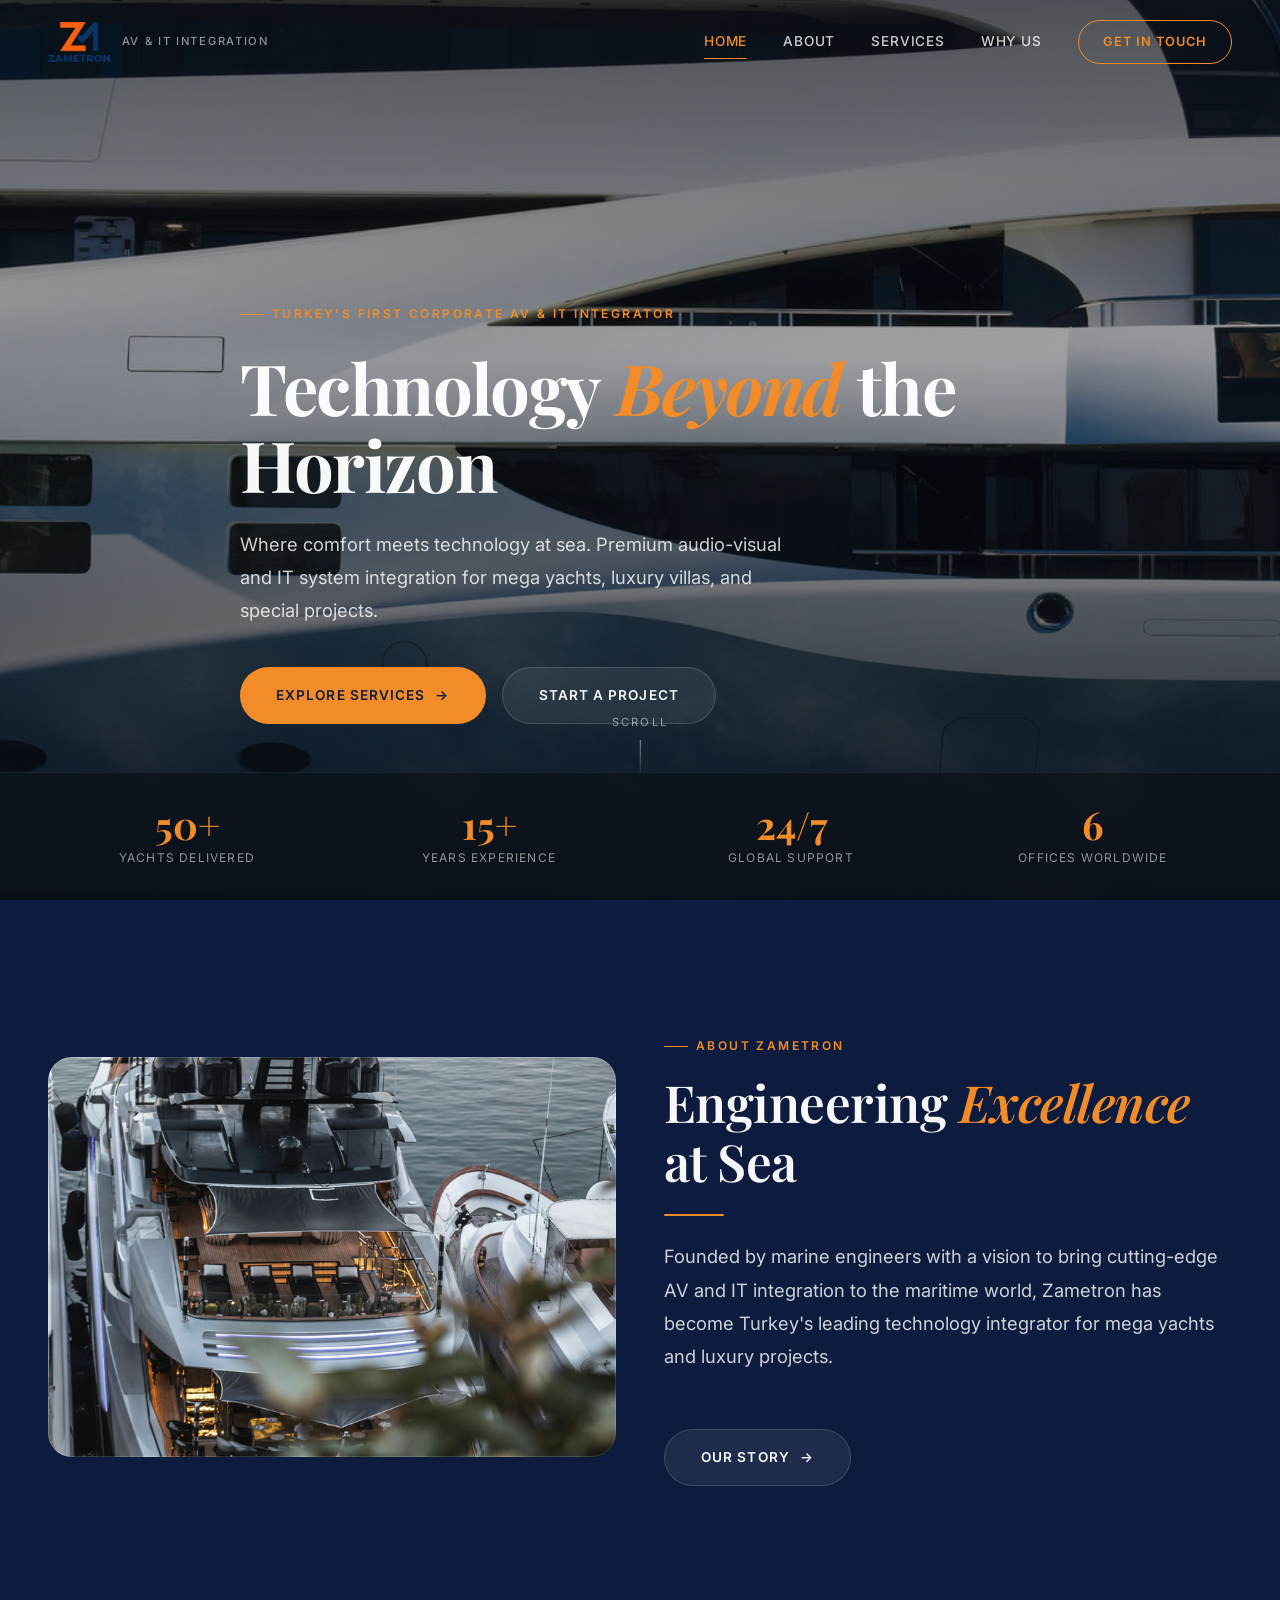
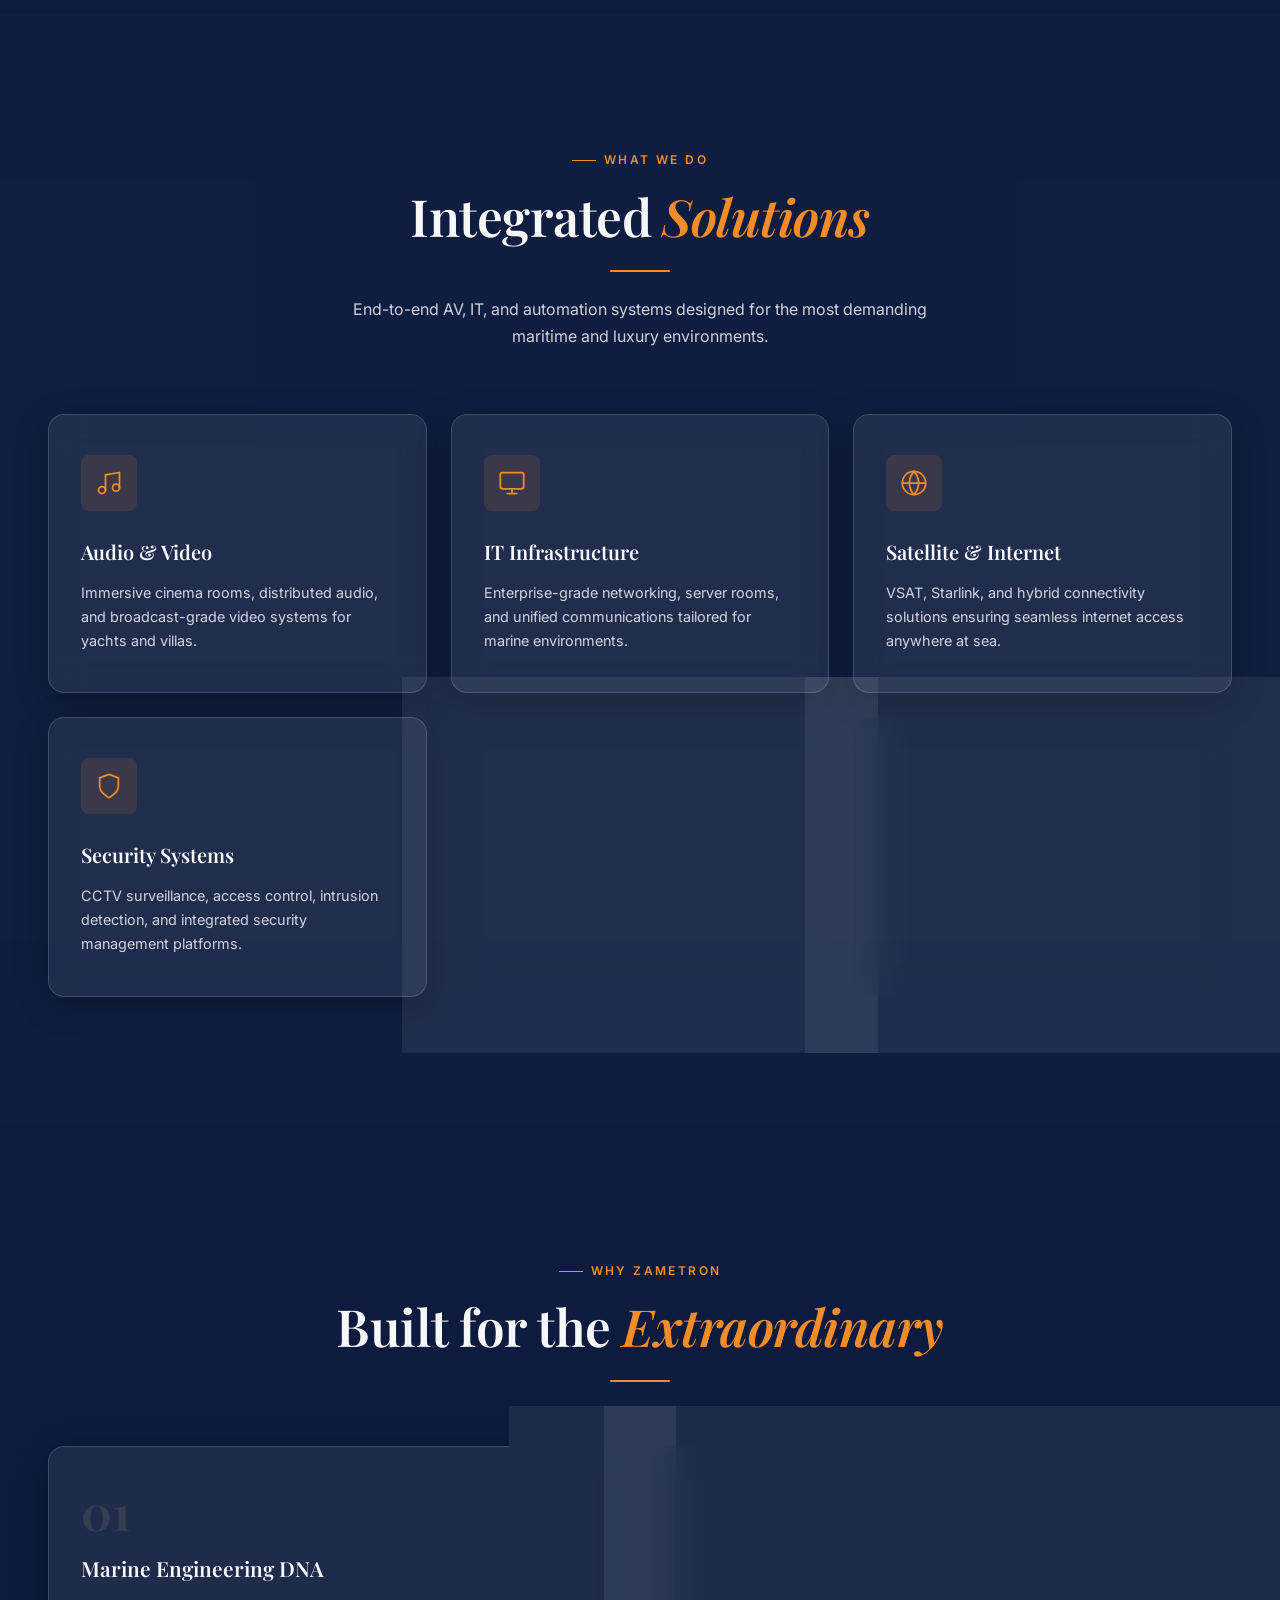
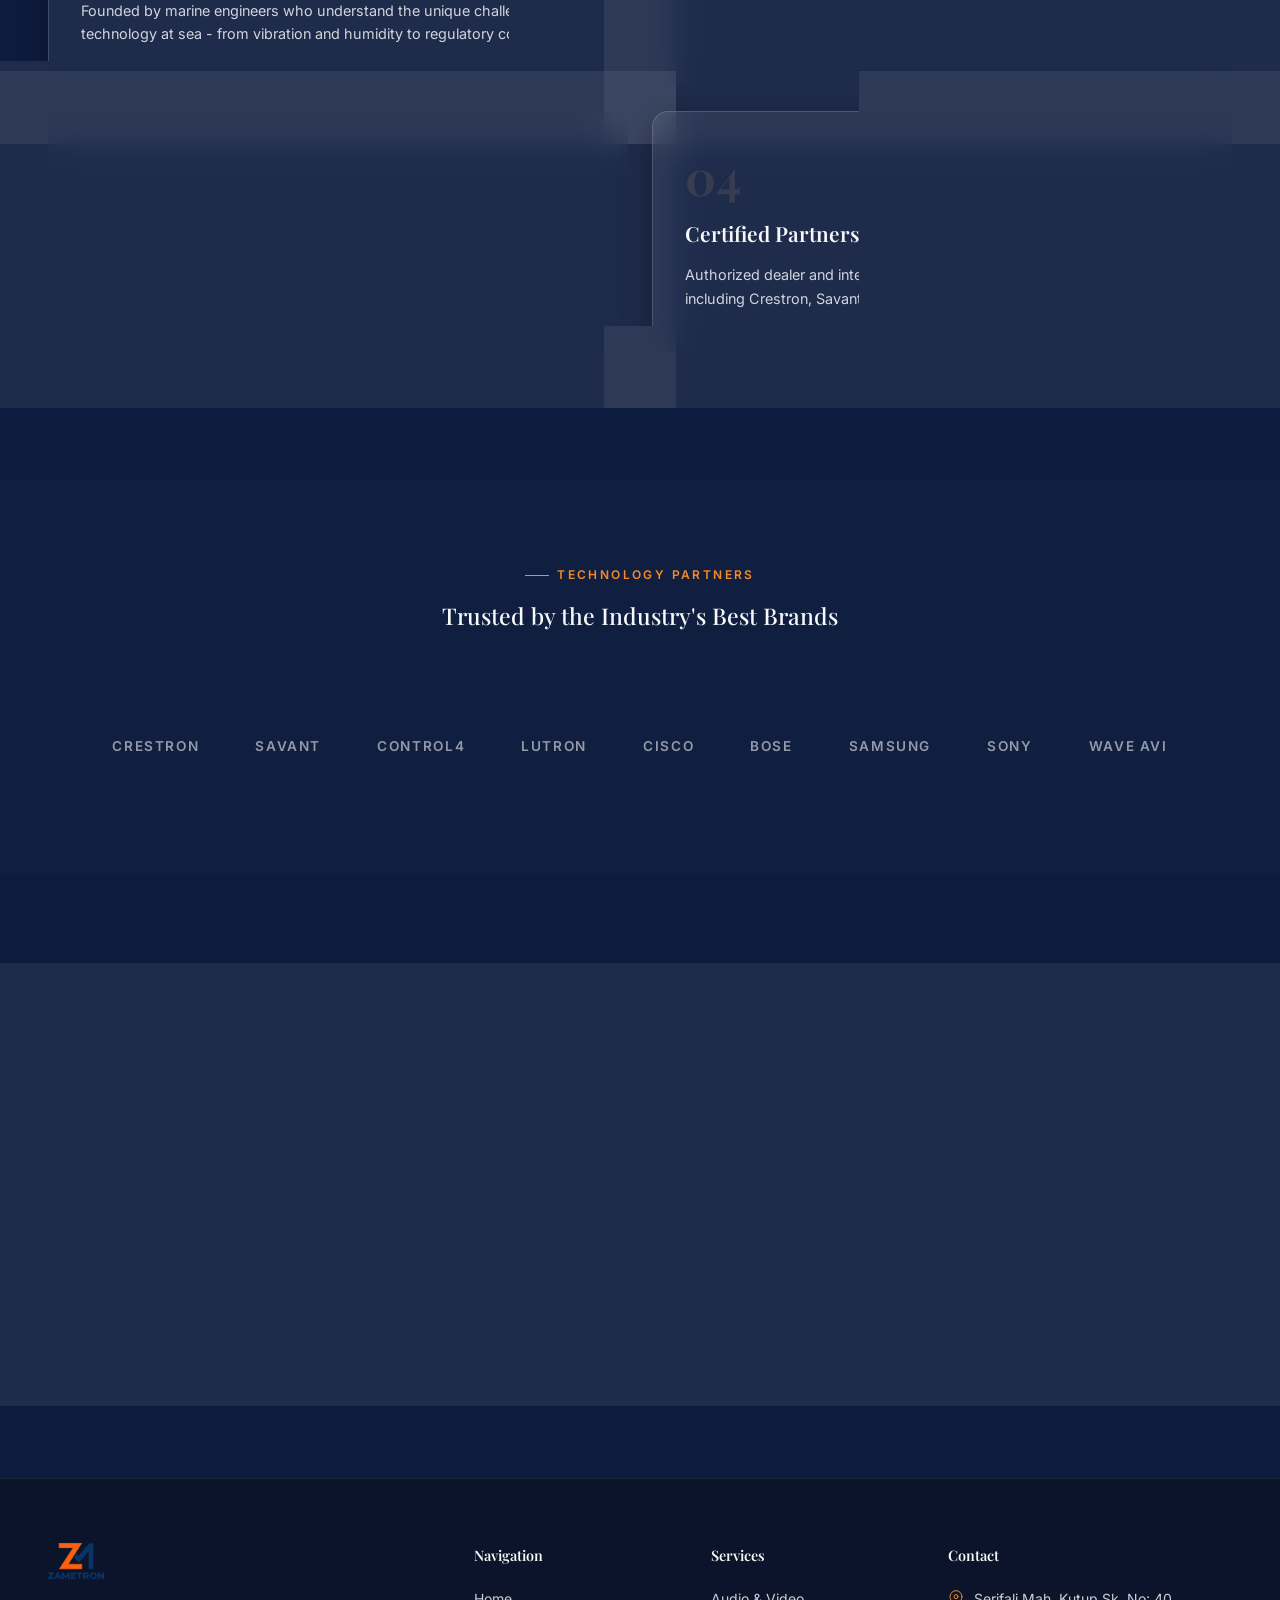
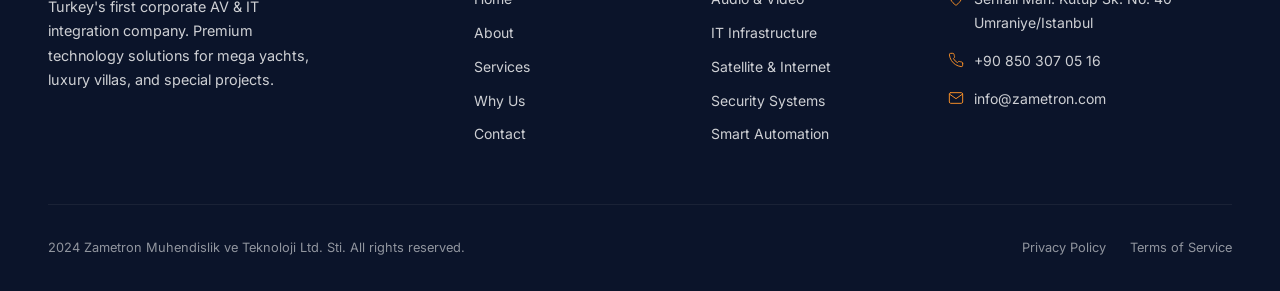
==== index.html @ a3fe6716 "Initial commit - Zametron website Glassmorphism premium marine design with blue-orange-white brand p" ====
<!DOCTYPE html>
<html lang="en">
<head>
  <meta charset="UTF-8">
  <meta name="viewport" content="width=device-width, initial-scale=1.0">
  <meta name="description" content="Zametron - Turkey's first corporate AV and IT integration company, specializing in mega yachts, luxury villas, and special projects.">
  <title>Zametron - AV &amp; IT Integration for Mega Yachts</title>
  <link rel="stylesheet" href="style.css">
  <link rel="preconnect" href="https://fonts.googleapis.com">
  <link rel="preconnect" href="https://fonts.gstatic.com" crossorigin>
  <link href="https://fonts.googleapis.com/css2?family=Playfair+Display:ital,wght@0,400;0,500;0,600;0,700;0,800;1,400;1,500;1,600;1,700&family=Inter:wght@300;400;500;600;700&display=swap" rel="stylesheet">
</head>
<body>

  <!-- Loading Screen -->
  <div class="loader" aria-hidden="true">
    <div class="loader__inner">
      <img src="images/logo.png" alt="" class="loader__logo">
      <div class="loader__bar"><div class="loader__bar-fill"></div></div>
    </div>
  </div>

  <!-- Particle Background -->
  <canvas id="particles-canvas" aria-hidden="true"></canvas>

  <!-- Cursor Glow -->
  <div class="cursor-glow" aria-hidden="true"></div>

  <!-- Navigation -->
  <header class="nav" role="banner">
    <div class="nav__inner">
      <a href="index.html" class="nav__logo" aria-label="Zametron Home">
        <img src="images/logo.png" alt="Zametron logo" class="nav__logo-img">
        <span class="nav__logo-tagline">AV &amp; IT Integration</span>
      </a>

      <nav class="nav__links" role="navigation" aria-label="Main navigation">
        <a href="index.html" class="nav__link nav__link--active">Home</a>
        <a href="about.html" class="nav__link">About</a>
        <a href="services.html" class="nav__link">Services</a>
        <a href="why-us.html" class="nav__link">Why Us</a>
        <a href="contact.html" class="nav__link nav__cta">Get in Touch</a>
      </nav>

      <button class="nav__toggle" aria-label="Toggle menu" aria-expanded="false">
        <span></span><span></span><span></span>
      </button>
    </div>

    <nav class="nav__mobile" role="navigation" aria-label="Mobile navigation">
      <a href="index.html" class="nav__link nav__link--active">Home</a>
      <a href="about.html" class="nav__link">About</a>
      <a href="services.html" class="nav__link">Services</a>
      <a href="why-us.html" class="nav__link">Why Us</a>
      <a href="contact.html" class="nav__cta">Get in Touch</a>
    </nav>
  </header>

  <!-- Hero -->
  <section class="hero">
    <div class="hero__bg">
      <img src="images/hero.jpg" alt="Mega yacht exterior with blue sky reflections">
    </div>
    <div class="hero__overlay"></div>

    <div class="hero__content">
      <p class="label hero__label">Turkey's First Corporate AV &amp; IT Integrator</p>
      <h1 class="heading-xl hero__title">
        <span class="word">Technology</span>
        <span class="word"><em class="text-accent">Beyond</em></span>
        <span class="word">the</span>
        <span class="word">Horizon</span>
      </h1>
      <p class="body-lg hero__subtitle">
        Where comfort meets technology at sea. Premium audio-visual and IT
        system integration for mega yachts, luxury villas, and special projects.
      </p>
      <div class="hero__actions">
        <a href="services.html" class="btn btn--gold">
          Explore Services
          <span class="btn__arrow" aria-hidden="true">&rarr;</span>
        </a>
        <a href="contact.html" class="btn btn--outline">Start a Project</a>
      </div>
    </div>

    <div class="hero__scroll" aria-hidden="true">
      <span>Scroll</span>
      <div class="hero__scroll-line"></div>
    </div>

    <div class="hero__stats">
      <div class="hero__stats-inner">
        <div class="stat">
          <div class="stat__number"><span data-count="50" data-suffix="+">0</span></div>
          <div class="stat__label">Yachts Delivered</div>
        </div>
        <div class="stat">
          <div class="stat__number"><span data-count="15" data-suffix="+">0</span></div>
          <div class="stat__label">Years Experience</div>
        </div>
        <div class="stat">
          <div class="stat__number"><span data-count="24" data-suffix="/7">0</span></div>
          <div class="stat__label">Global Support</div>
        </div>
        <div class="stat">
          <div class="stat__number"><span data-count="6" data-suffix="">0</span></div>
          <div class="stat__label">Offices Worldwide</div>
        </div>
      </div>
    </div>
  </section>

  <!-- About Teaser -->
  <section class="section">
    <div class="container">
      <div class="about-teaser">
        <div class="about-teaser__image reveal-left">
          <img src="images/about.jpg" alt="Yacht from above at night with warm lighting in marina">
        </div>
        <div class="about-teaser__content reveal-right">
          <p class="label">About Zametron</p>
          <h2 class="heading-lg">Engineering <em class="text-accent">Excellence</em> at Sea</h2>
          <div class="section-divider"></div>
          <p class="body-lg">
            Founded by marine engineers with a vision to bring cutting-edge AV and IT
            integration to the maritime world, Zametron has become Turkey's leading
            technology integrator for mega yachts and luxury projects.
          </p>
          <a href="about.html" class="btn btn--outline" style="margin-top: 24px;">
            Our Story
            <span class="btn__arrow" aria-hidden="true">&rarr;</span>
          </a>
        </div>
      </div>
    </div>
  </section>

  <!-- Services Grid -->
  <section class="section" style="background: rgba(255,255,255,0.01);">
    <div class="container">
      <div class="section__header section__header--center reveal">
        <p class="label">What We Do</p>
        <h2 class="heading-lg">Integrated <em class="text-accent">Solutions</em></h2>
        <div class="section-divider"></div>
        <p class="body-md">End-to-end AV, IT, and automation systems designed for the most demanding maritime and luxury environments.</p>
      </div>

      <div class="services-grid">
        <!-- Card 1 -->
        <div class="glass service-card reveal stagger-1">
          <div class="service-card__icon">
            <svg viewBox="0 0 24 24" fill="none" stroke="currentColor" stroke-width="1.5" stroke-linecap="round" stroke-linejoin="round"><path d="M9 18V5l12-2v13"/><circle cx="6" cy="18" r="3"/><circle cx="18" cy="16" r="3"/></svg>
          </div>
          <h3 class="service-card__title">Audio &amp; Video</h3>
          <p class="service-card__text">Immersive cinema rooms, distributed audio, and broadcast-grade video systems for yachts and villas.</p>
        </div>
        <!-- Card 2 -->
        <div class="glass service-card reveal stagger-2">
          <div class="service-card__icon">
            <svg viewBox="0 0 24 24" fill="none" stroke="currentColor" stroke-width="1.5" stroke-linecap="round" stroke-linejoin="round"><rect x="2" y="3" width="20" height="14" rx="2"/><line x1="8" y1="21" x2="16" y2="21"/><line x1="12" y1="17" x2="12" y2="21"/></svg>
          </div>
          <h3 class="service-card__title">IT Infrastructure</h3>
          <p class="service-card__text">Enterprise-grade networking, server rooms, and unified communications tailored for marine environments.</p>
        </div>
        <!-- Card 3 -->
        <div class="glass service-card reveal stagger-3">
          <div class="service-card__icon">
            <svg viewBox="0 0 24 24" fill="none" stroke="currentColor" stroke-width="1.5" stroke-linecap="round" stroke-linejoin="round"><circle cx="12" cy="12" r="10"/><line x1="2" y1="12" x2="22" y2="12"/><path d="M12 2a15.3 15.3 0 0 1 4 10 15.3 15.3 0 0 1-4 10 15.3 15.3 0 0 1-4-10 15.3 15.3 0 0 1 4-10z"/></svg>
          </div>
          <h3 class="service-card__title">Satellite &amp; Internet</h3>
          <p class="service-card__text">VSAT, Starlink, and hybrid connectivity solutions ensuring seamless internet access anywhere at sea.</p>
        </div>
        <!-- Card 4 -->
        <div class="glass service-card reveal stagger-4">
          <div class="service-card__icon">
            <svg viewBox="0 0 24 24" fill="none" stroke="currentColor" stroke-width="1.5" stroke-linecap="round" stroke-linejoin="round"><path d="M12 22s8-4 8-10V5l-8-3-8 3v7c0 6 8 10 8 10z"/></svg>
          </div>
          <h3 class="service-card__title">Security Systems</h3>
          <p class="service-card__text">CCTV surveillance, access control, intrusion detection, and integrated security management platforms.</p>
        </div>
        <!-- Card 5 -->
        <div class="glass service-card reveal stagger-5">
          <div class="service-card__icon">
            <svg viewBox="0 0 24 24" fill="none" stroke="currentColor" stroke-width="1.5" stroke-linecap="round" stroke-linejoin="round"><circle cx="12" cy="12" r="5"/><line x1="12" y1="1" x2="12" y2="3"/><line x1="12" y1="21" x2="12" y2="23"/><line x1="4.22" y1="4.22" x2="5.64" y2="5.64"/><line x1="18.36" y1="18.36" x2="19.78" y2="19.78"/><line x1="1" y1="12" x2="3" y2="12"/><line x1="21" y1="12" x2="23" y2="12"/><line x1="4.22" y1="19.78" x2="5.64" y2="18.36"/><line x1="18.36" y1="5.64" x2="19.78" y2="4.22"/></svg>
          </div>
          <h3 class="service-card__title">Lighting &amp; DMX</h3>
          <p class="service-card__text">Architectural lighting design, DMX control, LED integration, and mood-setting scene programming.</p>
        </div>
        <!-- Card 6 -->
        <div class="glass service-card reveal stagger-6">
          <div class="service-card__icon">
            <svg viewBox="0 0 24 24" fill="none" stroke="currentColor" stroke-width="1.5" stroke-linecap="round" stroke-linejoin="round"><path d="M3 9l9-7 9 7v11a2 2 0 0 1-2 2H5a2 2 0 0 1-2-2z"/><polyline points="9 22 9 12 15 12 15 22"/></svg>
          </div>
          <h3 class="service-card__title">Smart Automation</h3>
          <p class="service-card__text">Crestron, Savant, and Control4 programming for total environment control from a single interface.</p>
        </div>
      </div>
    </div>
  </section>

  <!-- Why Us Teaser -->
  <section class="section">
    <div class="container">
      <div class="section__header section__header--center reveal">
        <p class="label">Why Zametron</p>
        <h2 class="heading-lg">Built for the <em class="text-accent">Extraordinary</em></h2>
        <div class="section-divider"></div>
      </div>

      <div class="diff-grid">
        <div class="glass diff-card reveal stagger-1">
          <div class="diff-card__number">01</div>
          <h3 class="diff-card__title">Marine Engineering DNA</h3>
          <p class="diff-card__text">Founded by marine engineers who understand the unique challenges of technology at sea - from vibration and humidity to regulatory compliance.</p>
        </div>
        <div class="glass diff-card reveal stagger-2">
          <div class="diff-card__number">02</div>
          <h3 class="diff-card__title">Global Reach, Local Expertise</h3>
          <p class="diff-card__text">With offices across key maritime hubs and partnerships worldwide, we deliver consistent quality wherever your vessel is located.</p>
        </div>
        <div class="glass diff-card reveal stagger-3">
          <div class="diff-card__number">03</div>
          <h3 class="diff-card__title">24/7 Technical Support</h3>
          <p class="diff-card__text">Round-the-clock remote and on-site support ensures your systems perform flawlessly at all times, anywhere in the world.</p>
        </div>
        <div class="glass diff-card reveal stagger-4">
          <div class="diff-card__number">04</div>
          <h3 class="diff-card__title">Certified Partnerships</h3>
          <p class="diff-card__text">Authorized dealer and integrator for the world's leading technology brands including Crestron, Savant, Cisco, and Lutron.</p>
        </div>
      </div>
    </div>
  </section>

  <!-- Partner Strip -->
  <section class="section--sm" style="background: rgba(255,255,255,0.01);">
    <div class="container">
      <div class="section__header section__header--center reveal">
        <p class="label">Technology Partners</p>
        <h2 class="heading-sm">Trusted by the Industry's Best Brands</h2>
      </div>
      <div class="partners reveal">
        <span class="partners__item">Crestron</span>
        <span class="partners__item">Savant</span>
        <span class="partners__item">Control4</span>
        <span class="partners__item">Lutron</span>
        <span class="partners__item">Cisco</span>
        <span class="partners__item">Bose</span>
        <span class="partners__item">Samsung</span>
        <span class="partners__item">Sony</span>
        <span class="partners__item">Wave AVI</span>
      </div>
    </div>
  </section>

  <!-- CTA Banner -->
  <section class="section">
    <div class="container">
      <div class="glass cta-banner reveal-scale">
        <h2 class="heading-lg cta-banner__title">Ready to Start Your <em class="text-accent">Project</em>?</h2>
        <p class="body-md cta-banner__sub">From initial concept to final commissioning, our team is ready to bring your vision to life.</p>
        <a href="contact.html" class="btn btn--gold">
          Get in Touch
          <span class="btn__arrow" aria-hidden="true">&rarr;</span>
        </a>
      </div>
    </div>
  </section>

  <!-- Footer -->
  <footer class="footer">
    <div class="container">
      <div class="footer__grid">
        <div>
          <img src="images/logo.png" alt="Zametron logo" class="footer__brand-logo">
          <p class="footer__brand-text">Turkey's first corporate AV &amp; IT integration company. Premium technology solutions for mega yachts, luxury villas, and special projects.</p>
        </div>
        <div>
          <h4 class="footer__heading">Navigation</h4>
          <a href="index.html" class="footer__link">Home</a>
          <a href="about.html" class="footer__link">About</a>
          <a href="services.html" class="footer__link">Services</a>
          <a href="why-us.html" class="footer__link">Why Us</a>
          <a href="contact.html" class="footer__link">Contact</a>
        </div>
        <div>
          <h4 class="footer__heading">Services</h4>
          <a href="services.html" class="footer__link">Audio &amp; Video</a>
          <a href="services.html" class="footer__link">IT Infrastructure</a>
          <a href="services.html" class="footer__link">Satellite &amp; Internet</a>
          <a href="services.html" class="footer__link">Security Systems</a>
          <a href="services.html" class="footer__link">Smart Automation</a>
        </div>
        <div>
          <h4 class="footer__heading">Contact</h4>
          <div class="footer__contact-item">
            <svg viewBox="0 0 24 24" fill="none" stroke="currentColor" stroke-width="1.5" stroke-linecap="round" stroke-linejoin="round"><path d="M21 10c0 7-9 13-9 13s-9-6-9-13a9 9 0 0 1 18 0z"/><circle cx="12" cy="10" r="3"/></svg>
            <span>Serifali Mah. Kutup Sk. No: 40 Umraniye/Istanbul</span>
          </div>
          <div class="footer__contact-item">
            <svg viewBox="0 0 24 24" fill="none" stroke="currentColor" stroke-width="1.5" stroke-linecap="round" stroke-linejoin="round"><path d="M22 16.92v3a2 2 0 0 1-2.18 2 19.79 19.79 0 0 1-8.63-3.07 19.5 19.5 0 0 1-6-6 19.79 19.79 0 0 1-3.07-8.67A2 2 0 0 1 4.11 2h3a2 2 0 0 1 2 1.72 12.84 12.84 0 0 0 .7 2.81 2 2 0 0 1-.45 2.11L8.09 9.91a16 16 0 0 0 6 6l1.27-1.27a2 2 0 0 1 2.11-.45 12.84 12.84 0 0 0 2.81.7A2 2 0 0 1 22 16.92z"/></svg>
            <a href="tel:+908503070516">+90 850 307 05 16</a>
          </div>
          <div class="footer__contact-item">
            <svg viewBox="0 0 24 24" fill="none" stroke="currentColor" stroke-width="1.5" stroke-linecap="round" stroke-linejoin="round"><path d="M4 4h16c1.1 0 2 .9 2 2v12c0 1.1-.9 2-2 2H4c-1.1 0-2-.9-2-2V6c0-1.1.9-2 2-2z"/><polyline points="22,6 12,13 2,6"/></svg>
            <a href="mailto:info@zametron.com">info@zametron.com</a>
          </div>
        </div>
      </div>
      <div class="footer__bottom">
        <p class="footer__copy">2024 Zametron Muhendislik ve Teknoloji Ltd. Sti. All rights reserved.</p>
        <div class="footer__legal">
          <a href="#">Privacy Policy</a>
          <a href="#">Terms of Service</a>
        </div>
      </div>
    </div>
  </footer>

  <script src="main.js"></script>
</body>
</html>
---- style.css ----
/* =========================================================
   Zametron Muhendislik ve Teknoloji Ltd. Sti.
   Complete Redesign - Glassmorphism Premium Marine
   ========================================================= */

@import url('https://fonts.googleapis.com/css2?family=Playfair+Display:ital,wght@0,400;0,500;0,600;0,700;0,800;1,400;1,500;1,600;1,700&family=Inter:wght@300;400;500;600;700&display=swap');

/* =========================================================
   CSS Custom Properties
   ========================================================= */

:root {
  --bg-deep: #0D1B3E;
  --bg-surface: #122550;
  --bg-elevated: #1A3068;

  --glass-bg: rgba(255, 255, 255, 0.07);
  --glass-bg-hover: rgba(255, 255, 255, 0.12);
  --glass-border: rgba(255, 255, 255, 0.15);
  --glass-border-hover: rgba(255, 255, 255, 0.28);
  --glass-shadow: 0 8px 32px rgba(0, 0, 0, 0.3);
  --glass-blur: blur(16px);

  --gold: #F28C28;
  --gold-light: #F5A54D;
  --gold-dim: rgba(242, 140, 40, 0.15);
  --gold-glow: rgba(242, 140, 40, 0.3);

  --teal: #F28C28;
  --teal-light: #F5A54D;
  --teal-dim: rgba(242, 140, 40, 0.12);
  --teal-glow: rgba(242, 140, 40, 0.25);

  --white: #FFFFFF;
  --text-primary: rgba(255, 255, 255, 0.97);
  --text-secondary: rgba(255, 255, 255, 0.80);
  --text-muted: rgba(255, 255, 255, 0.55);

  --font-display: 'Playfair Display', Georgia, 'Times New Roman', serif;
  --font-body: 'Inter', -apple-system, BlinkMacSystemFont, sans-serif;

  --radius-sm: 8px;
  --radius-md: 16px;
  --radius-lg: 24px;
  --radius-xl: 32px;

  --ease-out-expo: cubic-bezier(0.16, 1, 0.3, 1);
  --ease-out-quart: cubic-bezier(0.25, 1, 0.5, 1);
  --ease-spring: cubic-bezier(0.34, 1.56, 0.64, 1);

  --container-max: 1280px;
  --section-pad: clamp(80px, 10vw, 140px);
  --section-pad-sm: clamp(48px, 6vw, 80px);
}

/* =========================================================
   Reset & Base
   ========================================================= */

*, *::before, *::after {
  margin: 0;
  padding: 0;
  box-sizing: border-box;
}

html {
  scroll-behavior: smooth;
  -webkit-text-size-adjust: 100%;
  font-size: 16px;
}

body {
  font-family: var(--font-body);
  background: var(--bg-deep);
  color: var(--text-primary);
  line-height: 1.7;
  overflow-x: hidden;
  -webkit-font-smoothing: antialiased;
  -moz-osx-font-smoothing: grayscale;
}

img {
  max-width: 100%;
  height: auto;
  display: block;
}

a {
  color: inherit;
  text-decoration: none;
  transition: color 0.3s ease;
}

ul, ol {
  list-style: none;
}

button {
  border: none;
  background: none;
  cursor: pointer;
  font-family: inherit;
  color: inherit;
}

input, textarea, select {
  font-family: inherit;
  font-size: inherit;
  color: inherit;
}

::selection {
  background: var(--gold);
  color: var(--bg-deep);
}

/* =========================================================
   Loading Screen
   ========================================================= */

.loader {
  position: fixed;
  inset: 0;
  z-index: 10000;
  background: var(--bg-deep);
  display: flex;
  align-items: center;
  justify-content: center;
  transition: opacity 0.6s var(--ease-out-expo), visibility 0.6s;
}

.loader.loaded {
  opacity: 0;
  visibility: hidden;
  pointer-events: none;
}

.loader__inner {
  text-align: center;
}

.loader__logo {
  width: 80px;
  height: auto;
  animation: loaderPulse 1.5s ease-in-out infinite;
}

.loader__bar {
  width: 120px;
  height: 2px;
  background: rgba(255, 255, 255, 0.1);
  border-radius: 2px;
  margin: 24px auto 0;
  overflow: hidden;
}

.loader__bar-fill {
  width: 0;
  height: 100%;
  background: linear-gradient(90deg, var(--teal), var(--gold));
  border-radius: 2px;
  animation: loaderFill 1.2s var(--ease-out-expo) forwards;
}

@keyframes loaderPulse {
  0%, 100% { opacity: 0.6; transform: scale(1); }
  50% { opacity: 1; transform: scale(1.05); }
}

@keyframes loaderFill {
  to { width: 100%; }
}

/* =========================================================
   Particle Canvas
   ========================================================= */

#particles-canvas {
  position: fixed;
  inset: 0;
  z-index: 0;
  pointer-events: none;
}

/* =========================================================
   Cursor Glow
   ========================================================= */

.cursor-glow {
  position: fixed;
  width: 400px;
  height: 400px;
  border-radius: 50%;
  background: radial-gradient(circle, rgba(0, 180, 216, 0.06) 0%, transparent 70%);
  pointer-events: none;
  z-index: 1;
  transform: translate(-50%, -50%);
  transition: opacity 0.3s ease;
  will-change: left, top;
}

/* =========================================================
   Container
   ========================================================= */

.container {
  width: 100%;
  max-width: var(--container-max);
  margin: 0 auto;
  padding: 0 clamp(20px, 4vw, 48px);
}

/* =========================================================
   Navigation
   ========================================================= */

.nav {
  position: fixed;
  top: 0;
  left: 0;
  right: 0;
  z-index: 1000;
  padding: 20px 0;
  transition: all 0.4s var(--ease-out-expo);
}

.nav--scrolled {
  padding: 12px 0;
  background: rgba(11, 15, 23, 0.85);
  backdrop-filter: blur(20px);
  -webkit-backdrop-filter: blur(20px);
  border-bottom: 1px solid rgba(255, 255, 255, 0.06);
}

.nav__inner {
  max-width: var(--container-max);
  margin: 0 auto;
  padding: 0 clamp(20px, 4vw, 48px);
  display: flex;
  align-items: center;
  justify-content: space-between;
}

.nav__logo {
  display: flex;
  align-items: center;
  gap: 12px;
  z-index: 1001;
}

.nav__logo-img {
  height: 40px;
  width: auto;
  transition: transform 0.3s var(--ease-spring);
}

.nav__logo:hover .nav__logo-img {
  transform: scale(1.05);
}

.nav__logo-tagline {
  font-size: 0.7rem;
  letter-spacing: 0.15em;
  text-transform: uppercase;
  color: var(--text-muted);
  font-weight: 500;
}

.nav__links {
  display: flex;
  align-items: center;
  gap: 36px;
}

.nav__link {
  font-size: 0.85rem;
  font-weight: 500;
  letter-spacing: 0.06em;
  text-transform: uppercase;
  color: var(--text-secondary);
  position: relative;
  padding: 4px 0;
  transition: color 0.3s ease;
}

.nav__link::after {
  content: '';
  position: absolute;
  bottom: -2px;
  left: 0;
  width: 0;
  height: 1px;
  background: var(--gold);
  transition: width 0.4s var(--ease-out-expo);
}

.nav__link:hover,
.nav__link--active {
  color: var(--white);
}

.nav__link:hover::after,
.nav__link--active::after {
  width: 100%;
}

.nav__link--active {
  color: var(--gold);
}

.nav__cta {
  font-size: 0.8rem;
  font-weight: 600;
  letter-spacing: 0.08em;
  text-transform: uppercase;
  padding: 10px 24px;
  border: 1px solid var(--gold);
  color: var(--gold);
  border-radius: 100px;
  transition: all 0.3s ease;
}

.nav__cta:hover {
  background: var(--gold);
  color: var(--bg-deep);
}

/* Mobile toggle */
.nav__toggle {
  display: none;
  flex-direction: column;
  gap: 6px;
  width: 28px;
  padding: 4px 0;
  z-index: 1001;
}

.nav__toggle span {
  display: block;
  height: 2px;
  background: var(--text-primary);
  border-radius: 2px;
  transition: all 0.3s ease;
  transform-origin: center;
}

.nav__toggle.open span:nth-child(1) {
  transform: translateY(8px) rotate(45deg);
}

.nav__toggle.open span:nth-child(2) {
  opacity: 0;
  transform: scaleX(0);
}

.nav__toggle.open span:nth-child(3) {
  transform: translateY(-8px) rotate(-45deg);
}

/* Mobile menu overlay */
.nav__mobile {
  display: none;
  position: fixed;
  inset: 0;
  z-index: 999;
  background: rgba(11, 15, 23, 0.97);
  backdrop-filter: blur(24px);
  -webkit-backdrop-filter: blur(24px);
  flex-direction: column;
  align-items: center;
  justify-content: center;
  gap: 32px;
  opacity: 0;
  visibility: hidden;
  transition: opacity 0.4s ease, visibility 0.4s ease;
}

.nav__mobile.open {
  opacity: 1;
  visibility: visible;
}

.nav__mobile .nav__link {
  font-size: 1.4rem;
  letter-spacing: 0.1em;
  font-family: var(--font-display);
  text-transform: none;
  font-weight: 500;
}

.nav__mobile .nav__cta {
  margin-top: 16px;
  font-size: 0.9rem;
  padding: 14px 32px;
}

@media (max-width: 900px) {
  .nav__links {
    display: none;
  }
  .nav__toggle {
    display: flex;
  }
  .nav__mobile {
    display: flex;
  }
}

/* =========================================================
   Glass Card (reusable)
   ========================================================= */

.glass {
  background: var(--glass-bg);
  backdrop-filter: var(--glass-blur);
  -webkit-backdrop-filter: var(--glass-blur);
  border: 1px solid var(--glass-border);
  box-shadow: var(--glass-shadow);
  border-radius: var(--radius-md);
  position: relative;
  overflow: hidden;
}

.glass::before {
  content: '';
  position: absolute;
  inset: 0;
  border-radius: inherit;
  background: radial-gradient(
    600px circle at var(--mouse-x, 50%) var(--mouse-y, 50%),
    rgba(0, 180, 216, 0.04),
    transparent 40%
  );
  pointer-events: none;
  opacity: 0;
  transition: opacity 0.4s ease;
}

.glass:hover::before {
  opacity: 1;
}

.glass--gold::before {
  background: radial-gradient(
    600px circle at var(--mouse-x, 50%) var(--mouse-y, 50%),
    rgba(200, 169, 107, 0.06),
    transparent 40%
  );
}

/* =========================================================
   Typography Utilities
   ========================================================= */

.heading-xl {
  font-family: var(--font-display);
  font-size: clamp(2.8rem, 5.5vw, 5rem);
  font-weight: 700;
  line-height: 1.1;
  letter-spacing: -0.02em;
}

.heading-lg {
  font-family: var(--font-display);
  font-size: clamp(2rem, 4vw, 3.5rem);
  font-weight: 600;
  line-height: 1.15;
  letter-spacing: -0.01em;
}

.heading-md {
  font-family: var(--font-display);
  font-size: clamp(1.5rem, 2.5vw, 2.2rem);
  font-weight: 600;
  line-height: 1.25;
}

.heading-sm {
  font-family: var(--font-display);
  font-size: clamp(1.1rem, 1.8vw, 1.5rem);
  font-weight: 500;
  line-height: 1.3;
}

.text-accent {
  font-style: italic;
  color: var(--gold);
}

.text-teal {
  color: var(--teal);
}

.label {
  font-size: 0.75rem;
  font-weight: 600;
  letter-spacing: 0.2em;
  text-transform: uppercase;
  color: var(--teal);
  display: inline-flex;
  align-items: center;
  gap: 8px;
}

.label::before {
  content: '';
  width: 24px;
  height: 1px;
  background: var(--teal);
}

.body-lg {
  font-size: 1.15rem;
  line-height: 1.8;
  color: var(--text-secondary);
}

.body-md {
  font-size: 1rem;
  line-height: 1.7;
  color: var(--text-secondary);
}

.body-sm {
  font-size: 0.875rem;
  line-height: 1.6;
  color: var(--text-muted);
}

/* =========================================================
   Buttons
   ========================================================= */

.btn {
  display: inline-flex;
  align-items: center;
  gap: 10px;
  font-weight: 600;
  font-size: 0.85rem;
  letter-spacing: 0.08em;
  text-transform: uppercase;
  padding: 16px 36px;
  border-radius: 100px;
  transition: all 0.4s var(--ease-out-expo);
  position: relative;
  overflow: hidden;
}

.btn--gold {
  background: var(--gold);
  color: var(--bg-deep);
}

.btn--gold:hover {
  background: var(--gold-light);
  transform: translateY(-2px);
  box-shadow: 0 8px 24px var(--gold-glow);
}

.btn--outline {
  border: 1px solid var(--glass-border);
  color: var(--text-primary);
  background: var(--glass-bg);
  backdrop-filter: blur(8px);
  -webkit-backdrop-filter: blur(8px);
}

.btn--outline:hover {
  border-color: var(--gold);
  color: var(--gold);
  transform: translateY(-2px);
}

.btn--teal {
  background: var(--teal);
  color: var(--bg-deep);
}

.btn--teal:hover {
  background: var(--teal-light);
  transform: translateY(-2px);
  box-shadow: 0 8px 24px var(--teal-glow);
}

.btn__arrow {
  transition: transform 0.3s ease;
}

.btn:hover .btn__arrow {
  transform: translateX(4px);
}

/* =========================================================
   Hero
   ========================================================= */

.hero {
  position: relative;
  min-height: 100vh;
  display: flex;
  flex-direction: column;
  justify-content: center;
  overflow: hidden;
}

.hero__bg {
  position: absolute;
  inset: 0;
  z-index: 0;
}

.hero__bg img {
  width: 100%;
  height: 100%;
  object-fit: cover;
  object-position: center;
  will-change: transform;
}

.hero__overlay {
  position: absolute;
  inset: 0;
  background:
    linear-gradient(180deg,
      rgba(11, 15, 23, 0.7) 0%,
      rgba(11, 15, 23, 0.3) 40%,
      rgba(11, 15, 23, 0.6) 70%,
      rgba(11, 15, 23, 0.95) 100%
    );
  z-index: 1;
}

.hero__content {
  position: relative;
  z-index: 2;
  max-width: var(--container-max);
  margin: 0 auto;
  padding: 0 clamp(20px, 4vw, 48px);
  padding-top: 120px;
}

.hero__label {
  margin-bottom: 24px;
  opacity: 0;
  transform: translateY(20px);
  animation: heroFadeUp 0.8s 0.6s var(--ease-out-expo) forwards;
}

.hero__title {
  max-width: 800px;
  margin-bottom: 24px;
}

.hero__title .word {
  display: inline-block;
  opacity: 0;
  transform: translateY(40px);
  animation: heroWordReveal 0.7s var(--ease-out-expo) forwards;
}

.hero__subtitle {
  max-width: 560px;
  margin-bottom: 40px;
  opacity: 0;
  transform: translateY(20px);
  animation: heroFadeUp 0.8s 1.4s var(--ease-out-expo) forwards;
}

.hero__actions {
  display: flex;
  flex-wrap: wrap;
  gap: 16px;
  opacity: 0;
  transform: translateY(20px);
  animation: heroFadeUp 0.8s 1.6s var(--ease-out-expo) forwards;
}

@keyframes heroWordReveal {
  to {
    opacity: 1;
    transform: translateY(0);
  }
}

@keyframes heroFadeUp {
  to {
    opacity: 1;
    transform: translateY(0);
  }
}

/* Hero Scroll Indicator */
.hero__scroll {
  position: absolute;
  bottom: 120px;
  left: 50%;
  transform: translateX(-50%);
  z-index: 2;
  display: flex;
  flex-direction: column;
  align-items: center;
  gap: 8px;
  color: var(--text-muted);
  font-size: 0.7rem;
  letter-spacing: 0.2em;
  text-transform: uppercase;
  animation: scrollBounce 2s infinite;
}

.hero__scroll-line {
  width: 1px;
  height: 40px;
  background: linear-gradient(to bottom, var(--text-muted), transparent);
  animation: scrollLine 2s infinite;
}

@keyframes scrollBounce {
  0%, 100% { transform: translateX(-50%) translateY(0); }
  50% { transform: translateX(-50%) translateY(8px); }
}

@keyframes scrollLine {
  0% { opacity: 1; transform: scaleY(1); }
  50% { opacity: 0.3; transform: scaleY(0.5); }
  100% { opacity: 1; transform: scaleY(1); }
}

/* Hero Stats Bar */
.hero__stats {
  position: absolute;
  bottom: 0;
  left: 0;
  right: 0;
  z-index: 2;
  background: rgba(11, 15, 23, 0.6);
  backdrop-filter: blur(20px);
  -webkit-backdrop-filter: blur(20px);
  border-top: 1px solid rgba(255, 255, 255, 0.06);
}

.hero__stats-inner {
  max-width: var(--container-max);
  margin: 0 auto;
  padding: 32px clamp(20px, 4vw, 48px);
  display: grid;
  grid-template-columns: repeat(4, 1fr);
  gap: 24px;
}

.stat {
  text-align: center;
}

.stat__number {
  font-family: var(--font-display);
  font-size: clamp(1.8rem, 3vw, 2.8rem);
  font-weight: 700;
  color: var(--gold);
  line-height: 1;
  margin-bottom: 4px;
}

.stat__label {
  font-size: 0.75rem;
  letter-spacing: 0.1em;
  text-transform: uppercase;
  color: var(--text-muted);
}

@media (max-width: 600px) {
  .hero__stats-inner {
    grid-template-columns: repeat(2, 1fr);
    gap: 24px 16px;
  }
}

/* =========================================================
   Mini Hero (Interior Pages)
   ========================================================= */

.mini-hero {
  position: relative;
  padding: clamp(140px, 18vw, 200px) 0 var(--section-pad-sm);
  overflow: hidden;
}

.mini-hero__bg {
  position: absolute;
  inset: 0;
  z-index: 0;
}

.mini-hero__bg img {
  width: 100%;
  height: 100%;
  object-fit: cover;
  opacity: 0.25;
  will-change: transform;
}

.mini-hero__overlay {
  position: absolute;
  inset: 0;
  background: linear-gradient(180deg,
    var(--bg-deep) 0%,
    rgba(11, 15, 23, 0.5) 50%,
    var(--bg-deep) 100%
  );
  z-index: 1;
}

.mini-hero__content {
  position: relative;
  z-index: 2;
}

.mini-hero__title {
  margin-bottom: 16px;
}

.mini-hero__sub {
  max-width: 600px;
}

/* =========================================================
   Sections
   ========================================================= */

.section {
  position: relative;
  z-index: 2;
  padding: var(--section-pad) 0;
}

.section--sm {
  padding: var(--section-pad-sm) 0;
}

.section__header {
  margin-bottom: clamp(40px, 5vw, 64px);
  max-width: 640px;
}

.section__header--center {
  margin-left: auto;
  margin-right: auto;
  text-align: center;
}

.section__header .label {
  margin-bottom: 16px;
}

.section__header .heading-lg {
  margin-bottom: 16px;
}

/* Divider line accent */
.section-divider {
  width: 60px;
  height: 2px;
  background: linear-gradient(90deg, var(--gold), var(--teal));
  border-radius: 2px;
  margin: 24px 0;
}

.section__header--center .section-divider {
  margin-left: auto;
  margin-right: auto;
}

/* =========================================================
   Services Grid
   ========================================================= */

.services-grid {
  display: grid;
  grid-template-columns: repeat(3, 1fr);
  gap: 24px;
}

.service-card {
  padding: 40px 32px;
  transition: all 0.4s var(--ease-out-expo);
  cursor: default;
}

.service-card:hover {
  transform: translateY(-6px);
  border-color: var(--glass-border-hover);
  box-shadow: 0 16px 48px rgba(0, 0, 0, 0.5);
}

.service-card__icon {
  width: 56px;
  height: 56px;
  border-radius: var(--radius-sm);
  background: var(--teal-dim);
  display: flex;
  align-items: center;
  justify-content: center;
  margin-bottom: 24px;
  transition: background 0.3s ease;
}

.service-card:hover .service-card__icon {
  background: var(--teal-glow);
}

.service-card__icon svg {
  width: 28px;
  height: 28px;
  color: var(--teal);
}

.service-card__title {
  font-family: var(--font-display);
  font-size: 1.25rem;
  font-weight: 600;
  margin-bottom: 12px;
}

.service-card__text {
  font-size: 0.9rem;
  line-height: 1.65;
  color: var(--text-secondary);
}

@media (max-width: 900px) {
  .services-grid {
    grid-template-columns: repeat(2, 1fr);
  }
}

@media (max-width: 600px) {
  .services-grid {
    grid-template-columns: 1fr;
  }
}

/* =========================================================
   About Teaser (Home Page)
   ========================================================= */

.about-teaser {
  display: grid;
  grid-template-columns: 1fr 1fr;
  gap: 48px;
  align-items: center;
}

.about-teaser__image {
  border-radius: var(--radius-lg);
  overflow: hidden;
  position: relative;
}

.about-teaser__image img {
  width: 100%;
  height: 400px;
  object-fit: cover;
  transition: transform 0.6s var(--ease-out-expo);
}

.about-teaser__image:hover img {
  transform: scale(1.03);
}

.about-teaser__image::after {
  content: '';
  position: absolute;
  inset: 0;
  border: 1px solid var(--glass-border);
  border-radius: inherit;
  pointer-events: none;
}

.about-teaser__content .label {
  margin-bottom: 16px;
}

.about-teaser__content .heading-lg {
  margin-bottom: 16px;
}

.about-teaser__content .body-lg {
  margin-bottom: 32px;
}

@media (max-width: 768px) {
  .about-teaser {
    grid-template-columns: 1fr;
  }
  .about-teaser__image img {
    height: 280px;
  }
}

/* =========================================================
   Why Us / Differentiators
   ========================================================= */

.diff-grid {
  display: grid;
  grid-template-columns: repeat(2, 1fr);
  gap: 24px;
}

.diff-card {
  padding: 40px 32px;
  transition: all 0.4s var(--ease-out-expo);
}

.diff-card:hover {
  transform: translateY(-4px);
  border-color: var(--glass-border-hover);
}

.diff-card__number {
  font-family: var(--font-display);
  font-size: 3rem;
  font-weight: 700;
  color: rgba(200, 169, 107, 0.15);
  line-height: 1;
  margin-bottom: 16px;
}

.diff-card__title {
  font-family: var(--font-display);
  font-size: 1.3rem;
  font-weight: 600;
  margin-bottom: 12px;
}

.diff-card__text {
  font-size: 0.9rem;
  color: var(--text-secondary);
  line-height: 1.65;
}

@media (max-width: 700px) {
  .diff-grid {
    grid-template-columns: 1fr;
  }
}

/* =========================================================
   Partner Strip
   ========================================================= */

.partners {
  display: flex;
  flex-wrap: wrap;
  align-items: center;
  justify-content: center;
  gap: 40px 56px;
  padding: 40px 0;
}

.partners__item {
  font-family: var(--font-body);
  font-size: 0.85rem;
  font-weight: 600;
  letter-spacing: 0.12em;
  text-transform: uppercase;
  color: var(--text-muted);
  transition: color 0.3s ease;
}

.partners__item:hover {
  color: var(--text-secondary);
}

/* =========================================================
   CTA Banner
   ========================================================= */

.cta-banner {
  padding: 64px 48px;
  text-align: center;
  position: relative;
  overflow: hidden;
  background:
    radial-gradient(ellipse at 30% 50%, var(--gold-dim), transparent 50%),
    radial-gradient(ellipse at 70% 50%, var(--teal-dim), transparent 50%),
    var(--glass-bg);
}

.cta-banner__title {
  margin-bottom: 16px;
}

.cta-banner__sub {
  margin-bottom: 32px;
  max-width: 480px;
  margin-left: auto;
  margin-right: auto;
}

@media (max-width: 600px) {
  .cta-banner {
    padding: 48px 24px;
  }
}

/* =========================================================
   Timeline
   ========================================================= */

.timeline {
  position: relative;
  padding-left: 40px;
}

.timeline::before {
  content: '';
  position: absolute;
  left: 15px;
  top: 0;
  bottom: 0;
  width: 1px;
  background: linear-gradient(to bottom, var(--gold), var(--teal), transparent);
}

.timeline__item {
  position: relative;
  margin-bottom: 48px;
}

.timeline__item:last-child {
  margin-bottom: 0;
}

.timeline__dot {
  position: absolute;
  left: -33px;
  top: 4px;
  width: 12px;
  height: 12px;
  border-radius: 50%;
  background: var(--gold);
  border: 2px solid var(--bg-deep);
  box-shadow: 0 0 12px var(--gold-glow);
}

.timeline__year {
  font-family: var(--font-display);
  font-size: 0.85rem;
  font-weight: 600;
  color: var(--teal);
  letter-spacing: 0.1em;
  margin-bottom: 8px;
}

.timeline__title {
  font-family: var(--font-display);
  font-size: 1.2rem;
  font-weight: 600;
  margin-bottom: 8px;
}

.timeline__text {
  font-size: 0.9rem;
  color: var(--text-secondary);
  line-height: 1.6;
}

/* =========================================================
   Service Detail Block
   ========================================================= */

.service-detail {
  display: grid;
  grid-template-columns: 1fr 1fr;
  gap: 48px;
  align-items: center;
  margin-bottom: 80px;
}

.service-detail:last-child {
  margin-bottom: 0;
}

.service-detail--reverse {
  direction: rtl;
}

.service-detail--reverse > * {
  direction: ltr;
}

.service-detail__image {
  border-radius: var(--radius-lg);
  overflow: hidden;
  position: relative;
}

.service-detail__image img {
  width: 100%;
  height: 360px;
  object-fit: cover;
}

.service-detail__image::after {
  content: '';
  position: absolute;
  inset: 0;
  border: 1px solid var(--glass-border);
  border-radius: inherit;
  pointer-events: none;
}

.service-detail__content .label {
  margin-bottom: 12px;
}

.service-detail__content .heading-md {
  margin-bottom: 16px;
}

.service-detail__content .body-md {
  margin-bottom: 24px;
}

.feature-list {
  display: flex;
  flex-direction: column;
  gap: 10px;
  margin-bottom: 24px;
}

.feature-list__item {
  display: flex;
  align-items: center;
  gap: 10px;
  font-size: 0.9rem;
  color: var(--text-secondary);
}

.feature-list__item::before {
  content: '';
  width: 6px;
  height: 6px;
  border-radius: 50%;
  background: var(--teal);
  flex-shrink: 0;
}

.brand-pills {
  display: flex;
  flex-wrap: wrap;
  gap: 8px;
}

.brand-pill {
  font-size: 0.7rem;
  font-weight: 600;
  letter-spacing: 0.08em;
  text-transform: uppercase;
  padding: 6px 14px;
  border-radius: 100px;
  background: var(--glass-bg);
  border: 1px solid var(--glass-border);
  color: var(--text-muted);
  transition: all 0.3s ease;
}

.brand-pill:hover {
  border-color: var(--teal);
  color: var(--teal);
}

@media (max-width: 768px) {
  .service-detail {
    grid-template-columns: 1fr;
  }
  .service-detail--reverse {
    direction: ltr;
  }
  .service-detail__image img {
    height: 260px;
  }
}

/* =========================================================
   Process Steps
   ========================================================= */

.process-grid {
  display: grid;
  grid-template-columns: repeat(4, 1fr);
  gap: 24px;
  position: relative;
}

.process-grid::before {
  content: '';
  position: absolute;
  top: 44px;
  left: 10%;
  right: 10%;
  height: 1px;
  background: linear-gradient(90deg, transparent, var(--glass-border), var(--glass-border), transparent);
}

.process-card {
  text-align: center;
  padding: 40px 24px;
  position: relative;
}

.process-card__step {
  font-family: var(--font-display);
  font-size: 2rem;
  font-weight: 700;
  color: var(--gold);
  margin-bottom: 16px;
  line-height: 1;
}

.process-card__title {
  font-family: var(--font-display);
  font-size: 1.1rem;
  font-weight: 600;
  margin-bottom: 8px;
}

.process-card__text {
  font-size: 0.85rem;
  color: var(--text-secondary);
  line-height: 1.6;
}

@media (max-width: 768px) {
  .process-grid {
    grid-template-columns: repeat(2, 1fr);
  }
  .process-grid::before {
    display: none;
  }
}

@media (max-width: 480px) {
  .process-grid {
    grid-template-columns: 1fr;
  }
}

/* =========================================================
   Comparison Table
   ========================================================= */

.compare-table {
  width: 100%;
  border-collapse: separate;
  border-spacing: 0;
  overflow: hidden;
  border-radius: var(--radius-md);
  background: var(--glass-bg);
  border: 1px solid var(--glass-border);
}

.compare-table th,
.compare-table td {
  padding: 18px 24px;
  text-align: left;
  border-bottom: 1px solid rgba(255, 255, 255, 0.05);
}

.compare-table thead th {
  font-size: 0.8rem;
  font-weight: 600;
  letter-spacing: 0.1em;
  text-transform: uppercase;
  color: var(--text-muted);
  background: rgba(255, 255, 255, 0.02);
}

.compare-table thead th:nth-child(2) {
  color: var(--gold);
}

.compare-table tbody td:first-child {
  font-weight: 500;
  color: var(--text-primary);
}

.compare-table tbody td {
  font-size: 0.9rem;
  color: var(--text-secondary);
}

.compare-table tbody tr:last-child td {
  border-bottom: none;
}

.check-yes {
  color: var(--teal);
  font-weight: 600;
}

.check-no {
  color: var(--text-muted);
}

/* =========================================================
   Testimonial Cards
   ========================================================= */

.testimonial-grid {
  display: grid;
  grid-template-columns: repeat(3, 1fr);
  gap: 24px;
}

.testimonial-card {
  padding: 36px 28px;
  transition: all 0.4s var(--ease-out-expo);
}

.testimonial-card:hover {
  transform: translateY(-4px);
}

.testimonial-card__quote {
  font-family: var(--font-display);
  font-style: italic;
  font-size: 1rem;
  line-height: 1.7;
  color: var(--text-secondary);
  margin-bottom: 24px;
  position: relative;
  padding-top: 32px;
}

.testimonial-card__quote::before {
  content: '\201C';
  position: absolute;
  top: -8px;
  left: 0;
  font-size: 4rem;
  color: var(--gold-dim);
  line-height: 1;
  font-family: var(--font-display);
}

.testimonial-card__author {
  font-weight: 600;
  font-size: 0.9rem;
  margin-bottom: 2px;
}

.testimonial-card__role {
  font-size: 0.8rem;
  color: var(--text-muted);
}

@media (max-width: 768px) {
  .testimonial-grid {
    grid-template-columns: 1fr;
  }
}

/* =========================================================
   Contact Form
   ========================================================= */

.contact-layout {
  display: grid;
  grid-template-columns: 1fr 1fr;
  gap: 48px;
}

.form-group {
  margin-bottom: 24px;
}

.form-label {
  display: block;
  font-size: 0.8rem;
  font-weight: 600;
  letter-spacing: 0.08em;
  text-transform: uppercase;
  color: var(--text-muted);
  margin-bottom: 8px;
}

.form-input,
.form-textarea,
.form-select {
  width: 100%;
  padding: 14px 18px;
  background: rgba(255, 255, 255, 0.03);
  border: 1px solid var(--glass-border);
  border-radius: var(--radius-sm);
  color: var(--text-primary);
  transition: all 0.3s ease;
  outline: none;
}

.form-input:focus,
.form-textarea:focus,
.form-select:focus {
  border-color: var(--teal);
  box-shadow: 0 0 0 3px var(--teal-dim);
}

.form-textarea {
  min-height: 140px;
  resize: vertical;
}

.form-select {
  appearance: none;
  background-image: url("data:image/svg+xml,%3Csvg width='12' height='8' viewBox='0 0 12 8' fill='none' xmlns='http://www.w3.org/2000/svg'%3E%3Cpath d='M1 1.5L6 6.5L11 1.5' stroke='rgba(255,255,255,0.4)' stroke-width='1.5' stroke-linecap='round' stroke-linejoin='round'/%3E%3C/svg%3E");
  background-repeat: no-repeat;
  background-position: right 16px center;
  cursor: pointer;
}

.form-select option {
  background: var(--bg-deep);
}

.contact-info-grid {
  display: grid;
  grid-template-columns: 1fr;
  gap: 20px;
}

.contact-info-card {
  padding: 28px 24px;
  display: flex;
  gap: 16px;
  align-items: flex-start;
}

.contact-info-card__icon {
  width: 44px;
  height: 44px;
  border-radius: var(--radius-sm);
  background: var(--teal-dim);
  display: flex;
  align-items: center;
  justify-content: center;
  flex-shrink: 0;
}

.contact-info-card__icon svg {
  width: 20px;
  height: 20px;
  color: var(--teal);
}

.contact-info-card__title {
  font-weight: 600;
  font-size: 0.85rem;
  margin-bottom: 4px;
}

.contact-info-card__text {
  font-size: 0.9rem;
  color: var(--text-secondary);
  line-height: 1.5;
}

.contact-info-card__text a {
  color: var(--teal);
  transition: color 0.3s ease;
}

.contact-info-card__text a:hover {
  color: var(--teal-light);
}

@media (max-width: 768px) {
  .contact-layout {
    grid-template-columns: 1fr;
  }
}

/* =========================================================
   Map Placeholder
   ========================================================= */

.map-placeholder {
  width: 100%;
  height: 320px;
  border-radius: var(--radius-md);
  background: var(--glass-bg);
  border: 1px solid var(--glass-border);
  display: flex;
  align-items: center;
  justify-content: center;
  overflow: hidden;
  position: relative;
}

.map-placeholder__inner {
  text-align: center;
  color: var(--text-muted);
}

.map-placeholder__inner svg {
  width: 48px;
  height: 48px;
  margin-bottom: 12px;
  opacity: 0.3;
}

/* =========================================================
   Footer
   ========================================================= */

.footer {
  position: relative;
  z-index: 2;
  border-top: 1px solid rgba(255, 255, 255, 0.06);
  padding: 64px 0 32px;
  background: rgba(11, 15, 23, 0.5);
}

.footer__grid {
  display: grid;
  grid-template-columns: 2fr 1fr 1fr 1.5fr;
  gap: 48px;
  margin-bottom: 48px;
}

.footer__brand-logo {
  height: 36px;
  width: auto;
  margin-bottom: 16px;
}

.footer__brand-text {
  font-size: 0.9rem;
  color: var(--text-secondary);
  line-height: 1.7;
  max-width: 280px;
}

.footer__heading {
  font-family: var(--font-display);
  font-size: 0.9rem;
  font-weight: 600;
  margin-bottom: 20px;
  color: var(--text-primary);
}

.footer__link {
  display: block;
  font-size: 0.875rem;
  color: var(--text-secondary);
  margin-bottom: 10px;
  transition: color 0.3s ease;
}

.footer__link:hover {
  color: var(--gold);
}

.footer__contact-item {
  display: flex;
  gap: 10px;
  align-items: flex-start;
  margin-bottom: 14px;
  font-size: 0.875rem;
  color: var(--text-secondary);
}

.footer__contact-item svg {
  width: 16px;
  height: 16px;
  color: var(--teal);
  flex-shrink: 0;
  margin-top: 3px;
}

.footer__bottom {
  padding-top: 32px;
  border-top: 1px solid rgba(255, 255, 255, 0.06);
  display: flex;
  justify-content: space-between;
  align-items: center;
  flex-wrap: wrap;
  gap: 16px;
}

.footer__copy {
  font-size: 0.8rem;
  color: var(--text-muted);
}

.footer__legal {
  display: flex;
  gap: 24px;
}

.footer__legal a {
  font-size: 0.8rem;
  color: var(--text-muted);
  transition: color 0.3s ease;
}

.footer__legal a:hover {
  color: var(--text-secondary);
}

@media (max-width: 768px) {
  .footer__grid {
    grid-template-columns: 1fr 1fr;
    gap: 32px;
  }
}

@media (max-width: 480px) {
  .footer__grid {
    grid-template-columns: 1fr;
  }
  .footer__bottom {
    flex-direction: column;
    text-align: center;
  }
}

/* =========================================================
   Scroll Reveal Animations
   ========================================================= */

.reveal {
  opacity: 0;
  transform: translateY(30px);
  transition: opacity 0.8s var(--ease-out-expo), transform 0.8s var(--ease-out-expo);
}

.reveal.visible {
  opacity: 1;
  transform: translateY(0);
}

.reveal-left {
  opacity: 0;
  transform: translateX(-40px);
  transition: opacity 0.8s var(--ease-out-expo), transform 0.8s var(--ease-out-expo);
}

.reveal-left.visible {
  opacity: 1;
  transform: translateX(0);
}

.reveal-right {
  opacity: 0;
  transform: translateX(40px);
  transition: opacity 0.8s var(--ease-out-expo), transform 0.8s var(--ease-out-expo);
}

.reveal-right.visible {
  opacity: 1;
  transform: translateX(0);
}

.reveal-scale {
  opacity: 0;
  transform: scale(0.95);
  transition: opacity 0.8s var(--ease-out-expo), transform 0.8s var(--ease-out-expo);
}

.reveal-scale.visible {
  opacity: 1;
  transform: scale(1);
}

/* Stagger delays */
.stagger-1 { transition-delay: 0.05s; }
.stagger-2 { transition-delay: 0.1s; }
.stagger-3 { transition-delay: 0.15s; }
.stagger-4 { transition-delay: 0.2s; }
.stagger-5 { transition-delay: 0.25s; }
.stagger-6 { transition-delay: 0.3s; }
.stagger-7 { transition-delay: 0.35s; }
.stagger-8 { transition-delay: 0.4s; }

/* =========================================================
   Emergency CTA
   ========================================================= */

.emergency-cta {
  padding: 48px 40px;
  text-align: center;
  background:
    radial-gradient(ellipse at 50% 50%, var(--gold-dim), transparent 60%),
    var(--glass-bg);
  border-color: rgba(200, 169, 107, 0.2);
}

.emergency-cta__title {
  margin-bottom: 12px;
}

.emergency-cta__text {
  margin-bottom: 24px;
  max-width: 500px;
  margin-left: auto;
  margin-right: auto;
}

/* =========================================================
   Values Grid
   ========================================================= */

.values-grid {
  display: grid;
  grid-template-columns: repeat(3, 1fr);
  gap: 24px;
}

.value-card {
  padding: 36px 28px;
  text-align: center;
  transition: all 0.4s var(--ease-out-expo);
}

.value-card:hover {
  transform: translateY(-4px);
  border-color: var(--glass-border-hover);
}

.value-card__icon {
  font-size: 2rem;
  margin-bottom: 16px;
  display: block;
  color: var(--teal);
}

.value-card__title {
  font-family: var(--font-display);
  font-size: 1.15rem;
  font-weight: 600;
  margin-bottom: 10px;
}

.value-card__text {
  font-size: 0.875rem;
  color: var(--text-secondary);
  line-height: 1.65;
}

@media (max-width: 768px) {
  .values-grid {
    grid-template-columns: 1fr;
  }
}

/* =========================================================
   Team Grid
   ========================================================= */

.team-grid {
  display: grid;
  grid-template-columns: repeat(3, 1fr);
  gap: 24px;
}

.team-card {
  text-align: center;
  padding: 40px 24px;
  transition: all 0.4s var(--ease-out-expo);
}

.team-card:hover {
  transform: translateY(-4px);
}

.team-card__avatar {
  width: 80px;
  height: 80px;
  border-radius: 50%;
  background: linear-gradient(135deg, var(--teal-dim), var(--gold-dim));
  margin: 0 auto 20px;
  display: flex;
  align-items: center;
  justify-content: center;
  border: 2px solid var(--glass-border);
}

.team-card__avatar-text {
  font-family: var(--font-display);
  font-size: 1.3rem;
  font-weight: 600;
  color: var(--text-secondary);
}

.team-card__avatar-img {
  width: 100%;
  height: 100%;
  border-radius: 50%;
  object-fit: cover;
  object-position: center top;
}

.team-card__name {
  font-family: var(--font-display);
  font-size: 1.1rem;
  font-weight: 600;
  margin-bottom: 4px;
}

.team-card__role {
  font-size: 0.8rem;
  color: var(--teal);
  letter-spacing: 0.05em;
  margin-bottom: 12px;
}

.team-card__text {
  font-size: 0.85rem;
  color: var(--text-secondary);
  line-height: 1.6;
}

@media (max-width: 768px) {
  .team-grid {
    grid-template-columns: 1fr;
  }
}

/* =========================================================
   About Content Split
   ========================================================= */

.about-split {
  display: grid;
  grid-template-columns: 1fr 1fr;
  gap: 64px;
  align-items: center;
}

.about-split--reverse {
  direction: rtl;
}

.about-split--reverse > * {
  direction: ltr;
}

.about-split__image {
  border-radius: var(--radius-lg);
  overflow: hidden;
  position: relative;
}

.about-split__image img {
  width: 100%;
  height: 480px;
  object-fit: cover;
}

.about-split__image::after {
  content: '';
  position: absolute;
  inset: 0;
  border: 1px solid var(--glass-border);
  border-radius: inherit;
  pointer-events: none;
}

@media (max-width: 768px) {
  .about-split {
    grid-template-columns: 1fr;
    gap: 32px;
  }
  .about-split--reverse {
    direction: ltr;
  }
  .about-split__image img {
    height: 300px;
  }
}

/* =========================================================
   Stat Counters (horizontal row)
   ========================================================= */

.stats-row {
  display: grid;
  grid-template-columns: repeat(4, 1fr);
  gap: 24px;
}

.stat-card {
  text-align: center;
  padding: 40px 24px;
}

.stat-card__number {
  font-family: var(--font-display);
  font-size: clamp(2.2rem, 4vw, 3.5rem);
  font-weight: 700;
  color: var(--gold);
  line-height: 1;
  margin-bottom: 8px;
}

.stat-card__label {
  font-size: 0.8rem;
  letter-spacing: 0.08em;
  text-transform: uppercase;
  color: var(--text-muted);
}

@media (max-width: 768px) {
  .stats-row {
    grid-template-columns: repeat(2, 1fr);
  }
}

@media (max-width: 480px) {
  .stats-row {
    grid-template-columns: 1fr;
  }
}

/* =========================================================
   Generic Utility
   ========================================================= */

.mb-0 { margin-bottom: 0; }
.mb-1 { margin-bottom: 8px; }
.mb-2 { margin-bottom: 16px; }
.mb-3 { margin-bottom: 24px; }
.mb-4 { margin-bottom: 32px; }
.mb-5 { margin-bottom: 48px; }
.mt-0 { margin-top: 0; }
.mt-3 { margin-top: 24px; }

.text-center { text-align: center; }

.sr-only {
  position: absolute;
  width: 1px;
  height: 1px;
  padding: 0;
  margin: -1px;
  overflow: hidden;
  clip: rect(0, 0, 0, 0);
  white-space: nowrap;
  border: 0;
}

/* =========================================================
   Responsive Image Full Width
   ========================================================= */

.full-image {
  width: 100%;
  border-radius: var(--radius-lg);
  overflow: hidden;
  position: relative;
}

.full-image img {
  width: 100%;
  height: 400px;
  object-fit: cover;
}

.full-image::after {
  content: '';
  position: absolute;
  inset: 0;
  border: 1px solid var(--glass-border);
  border-radius: inherit;
  pointer-events: none;
}

@media (max-width: 768px) {
  .full-image img {
    height: 260px;
  }
}
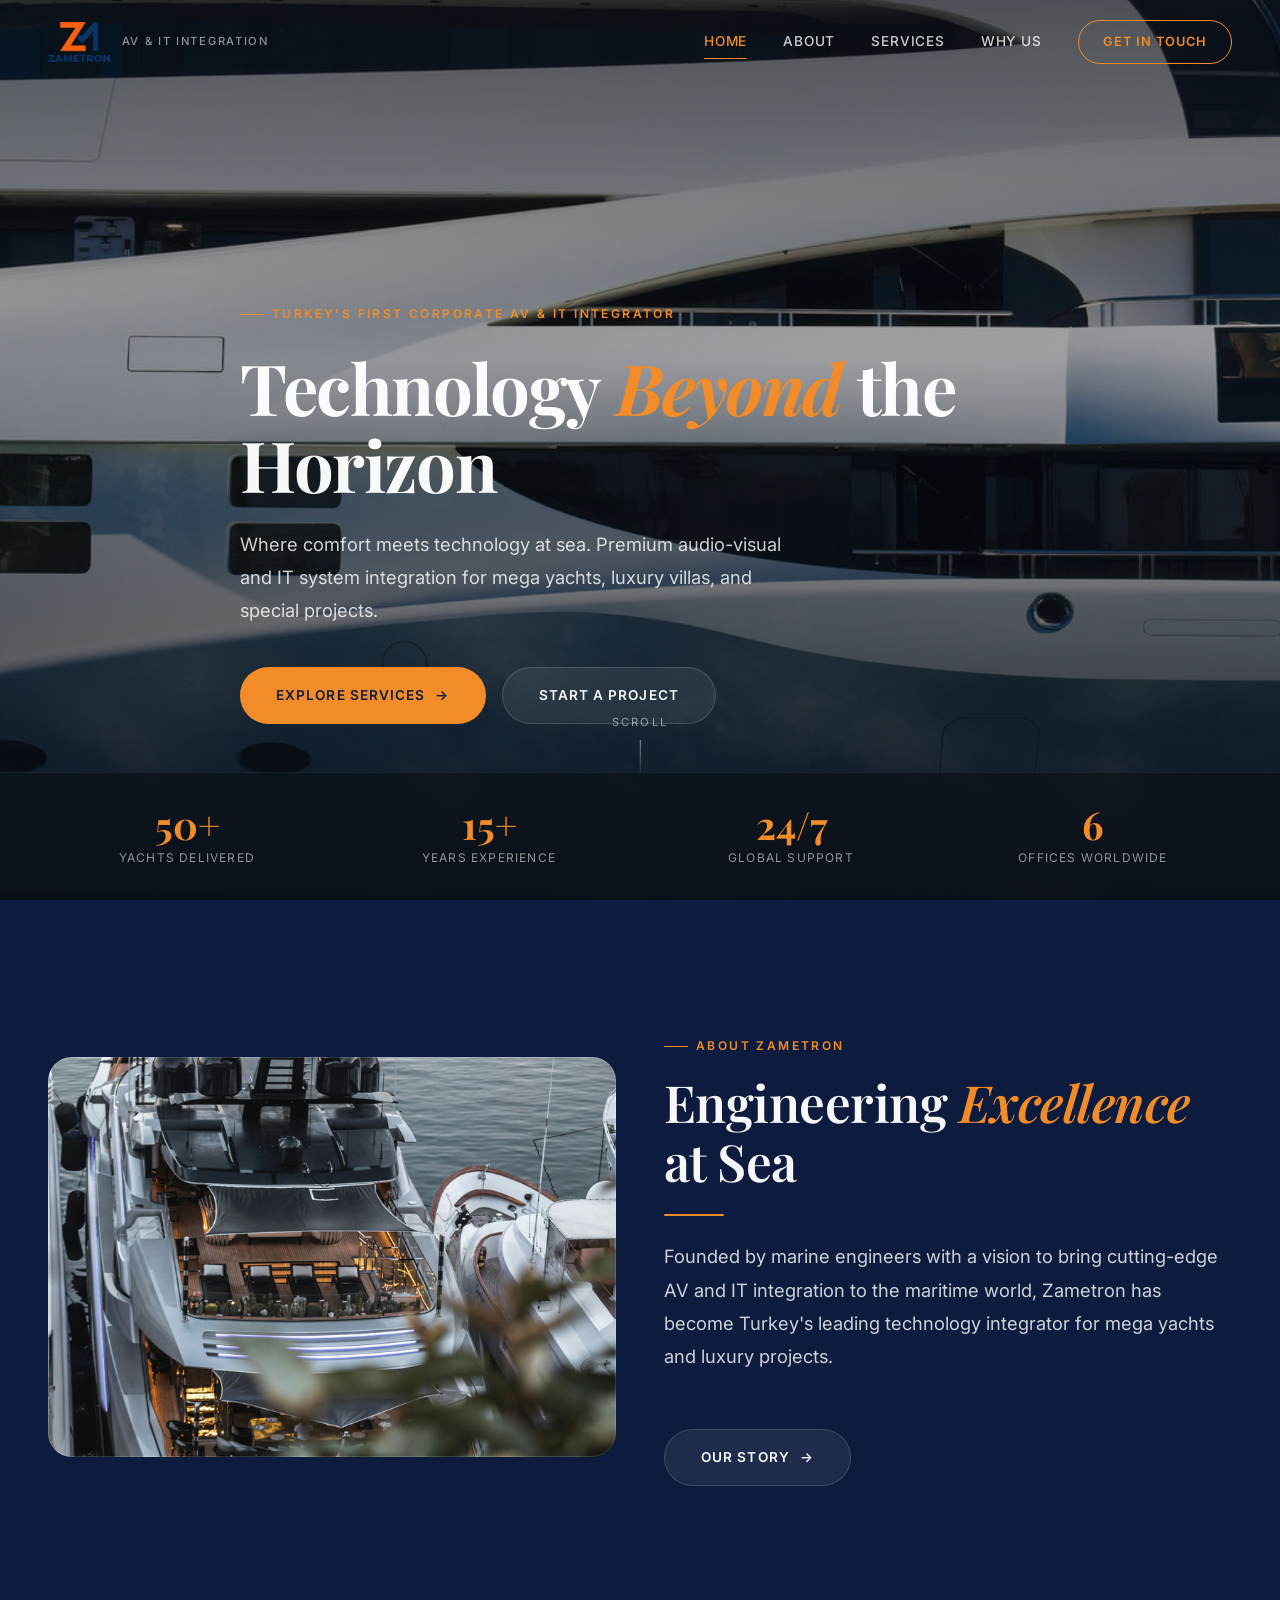
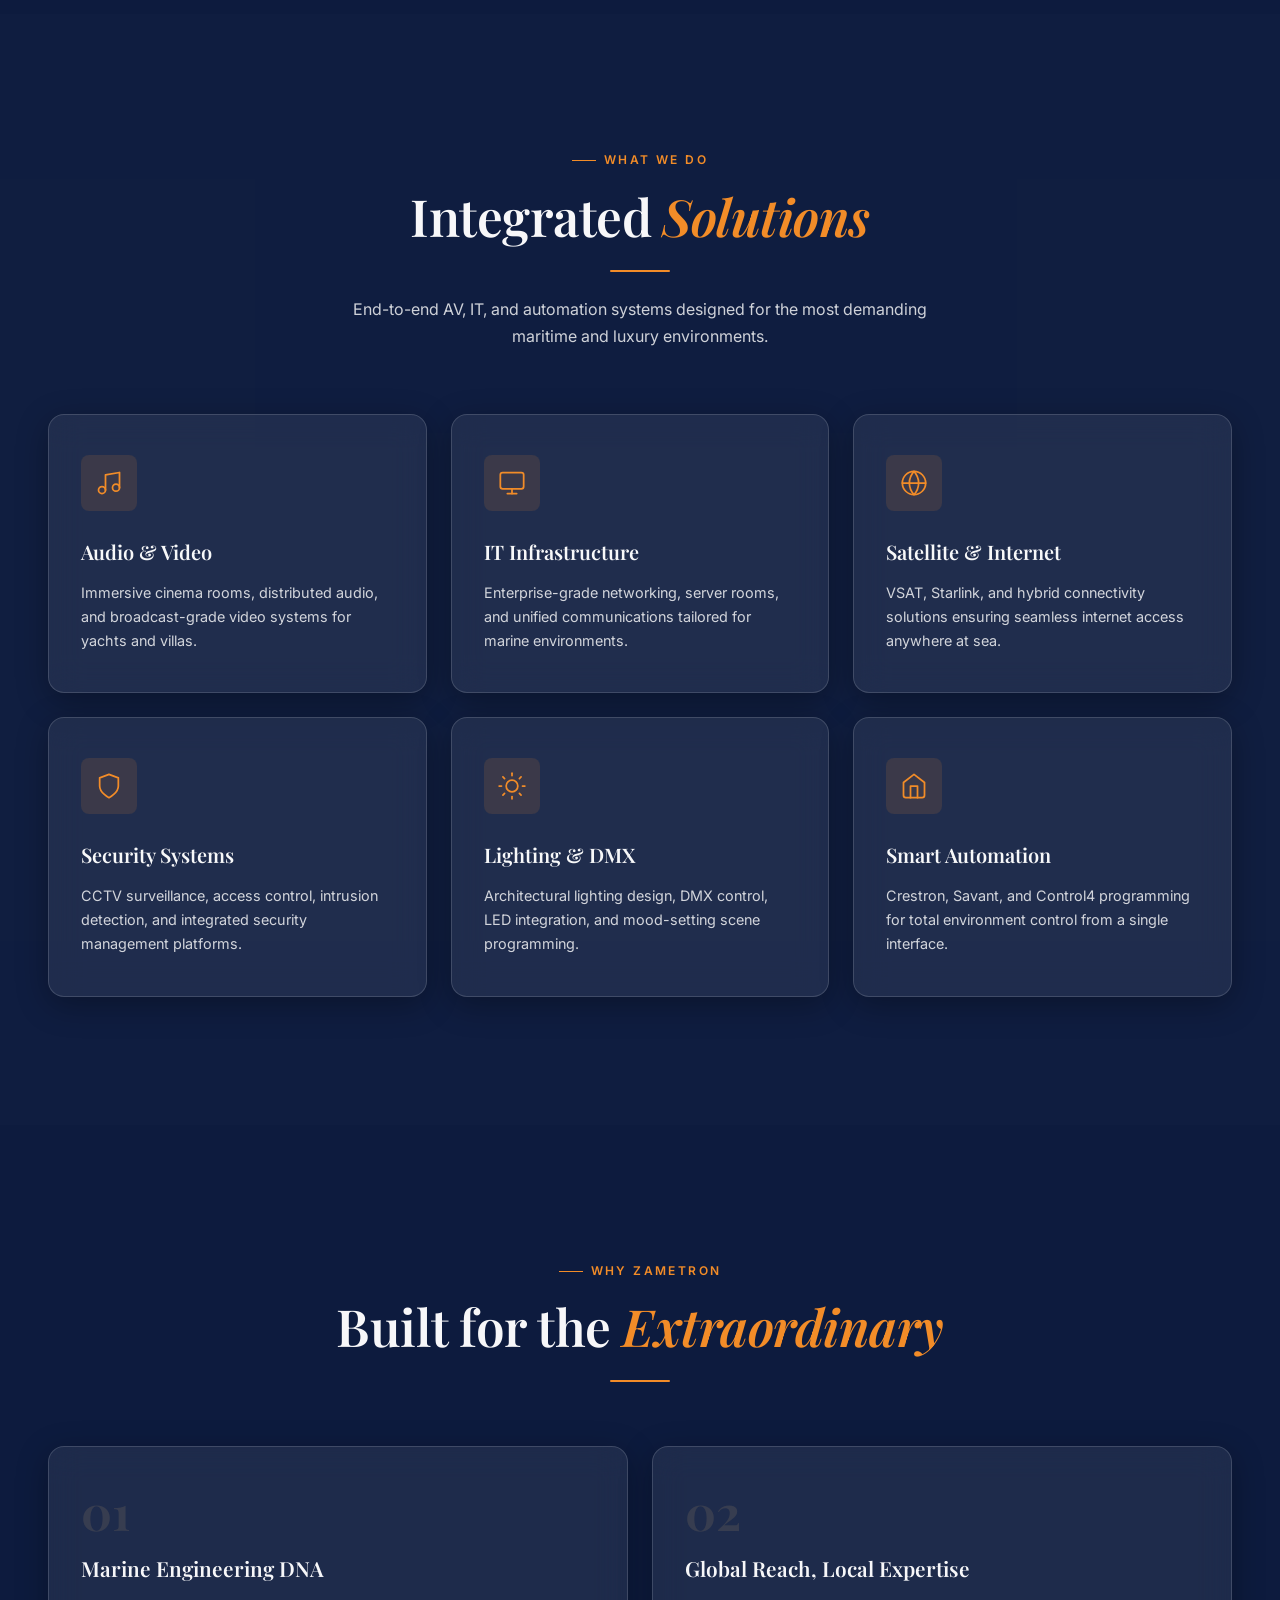
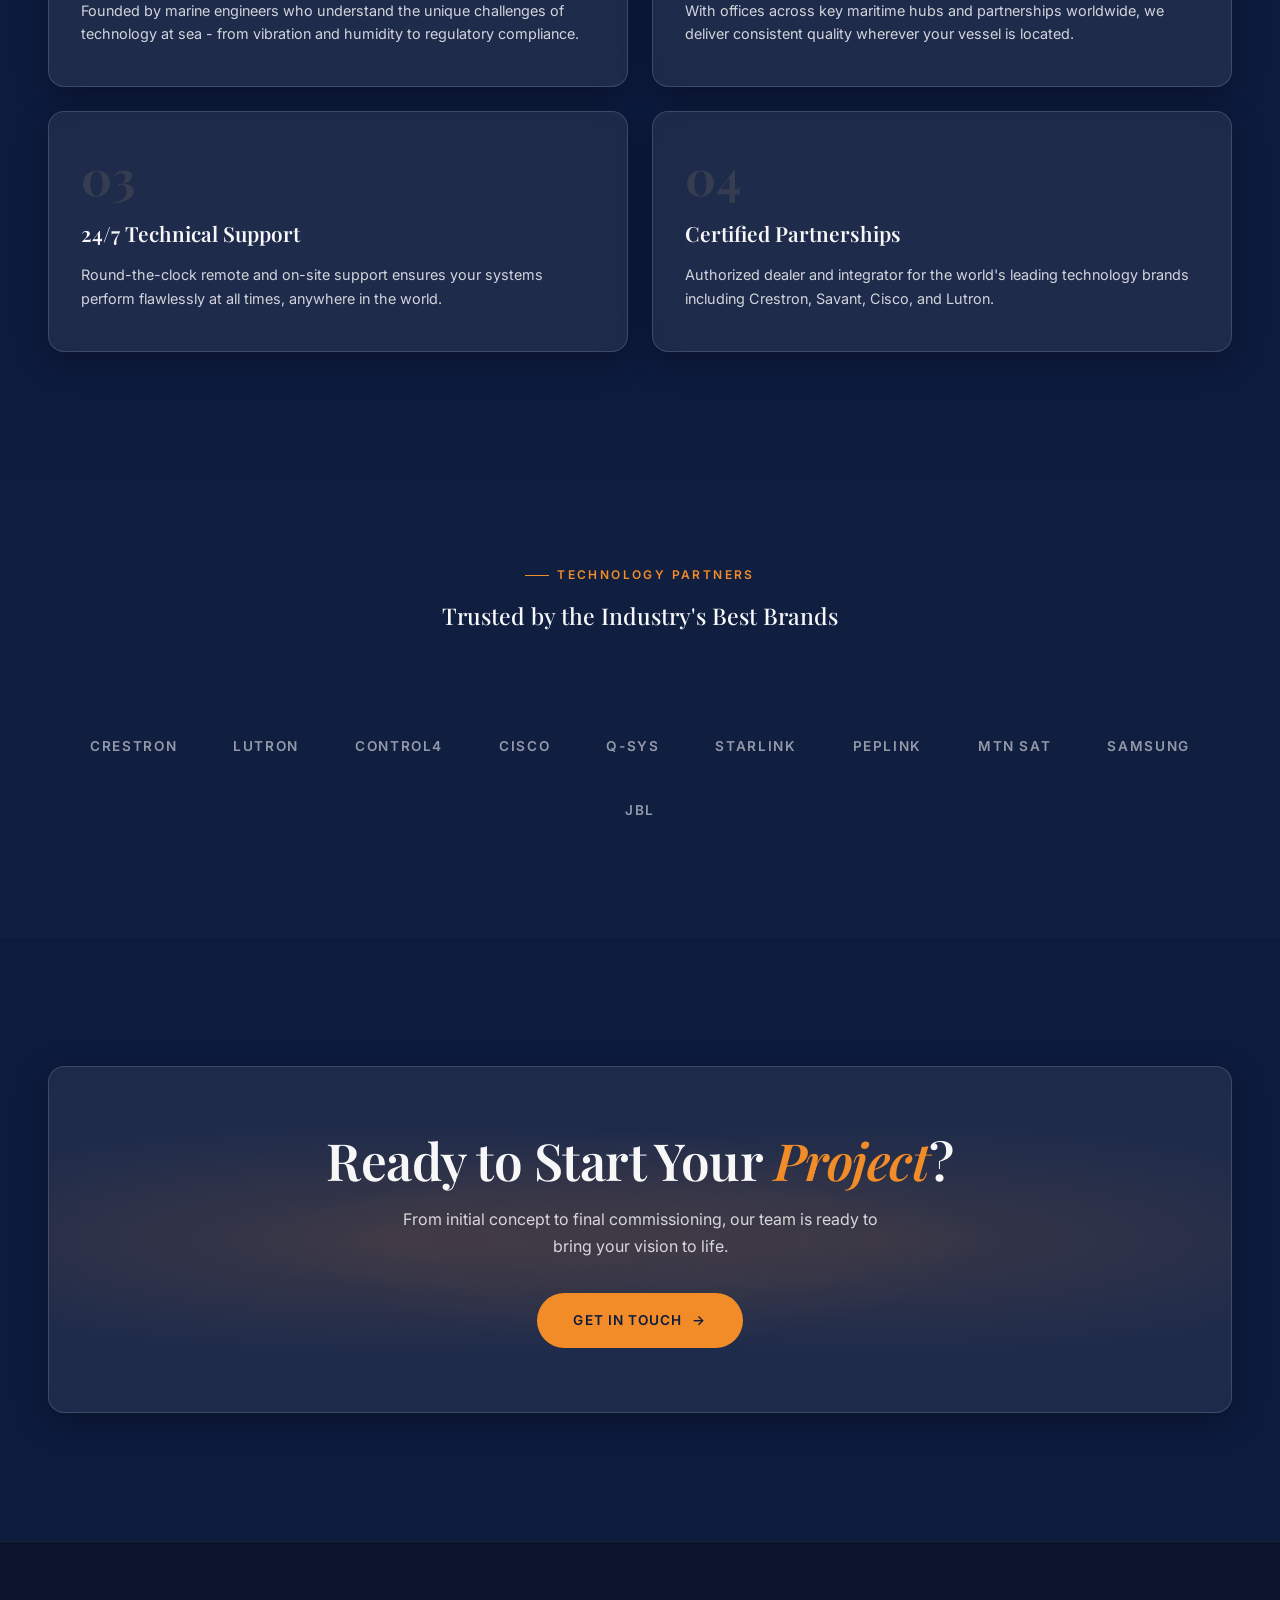
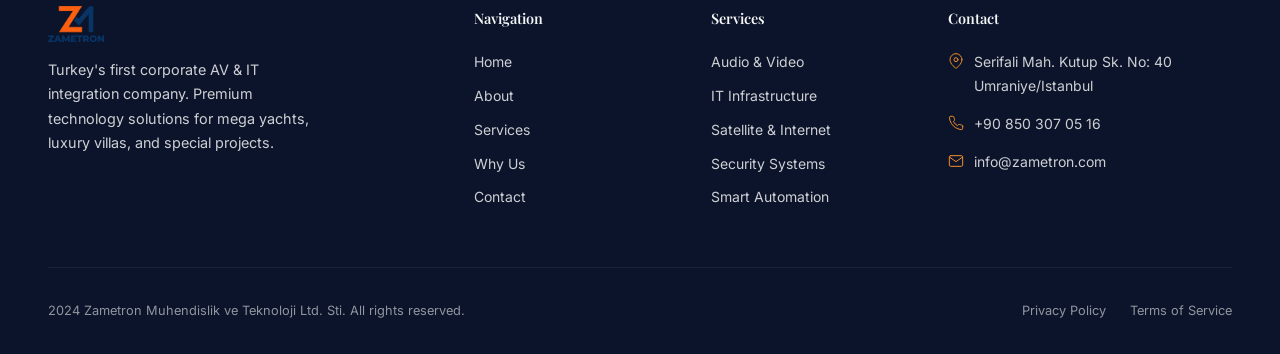
==== commit 7e3c0104: "Update content with real company info and brand palette - About: real vision, mission, founders stor" ====
--- a/index.html
+++ b/index.html
@@ -242,14 +242,15 @@
       </div>
       <div class="partners reveal">
         <span class="partners__item">Crestron</span>
-        <span class="partners__item">Savant</span>
+        <span class="partners__item">Lutron</span>
         <span class="partners__item">Control4</span>
-        <span class="partners__item">Lutron</span>
         <span class="partners__item">Cisco</span>
-        <span class="partners__item">Bose</span>
+        <span class="partners__item">Q-SYS</span>
+        <span class="partners__item">Starlink</span>
+        <span class="partners__item">Peplink</span>
+        <span class="partners__item">MTN SAT</span>
         <span class="partners__item">Samsung</span>
-        <span class="partners__item">Sony</span>
-        <span class="partners__item">Wave AVI</span>
+        <span class="partners__item">JBL</span>
       </div>
     </div>
   </section>
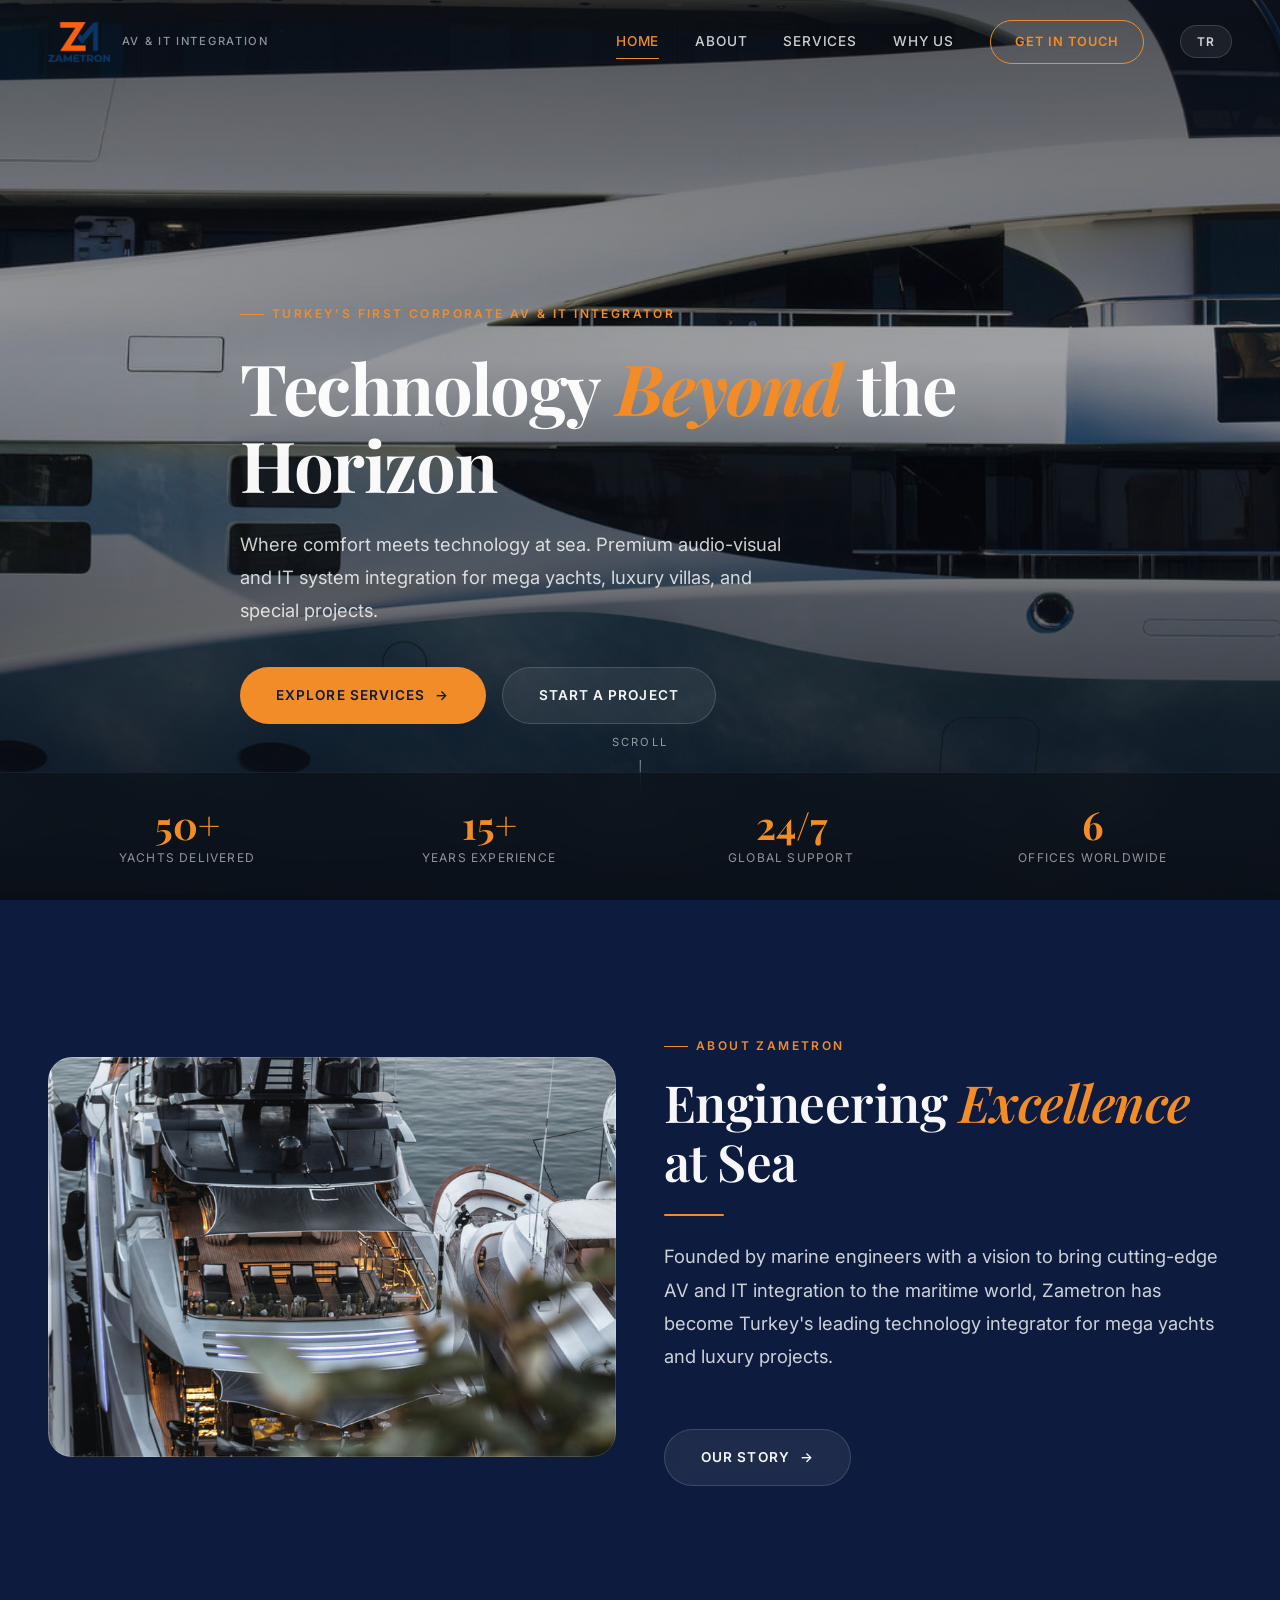
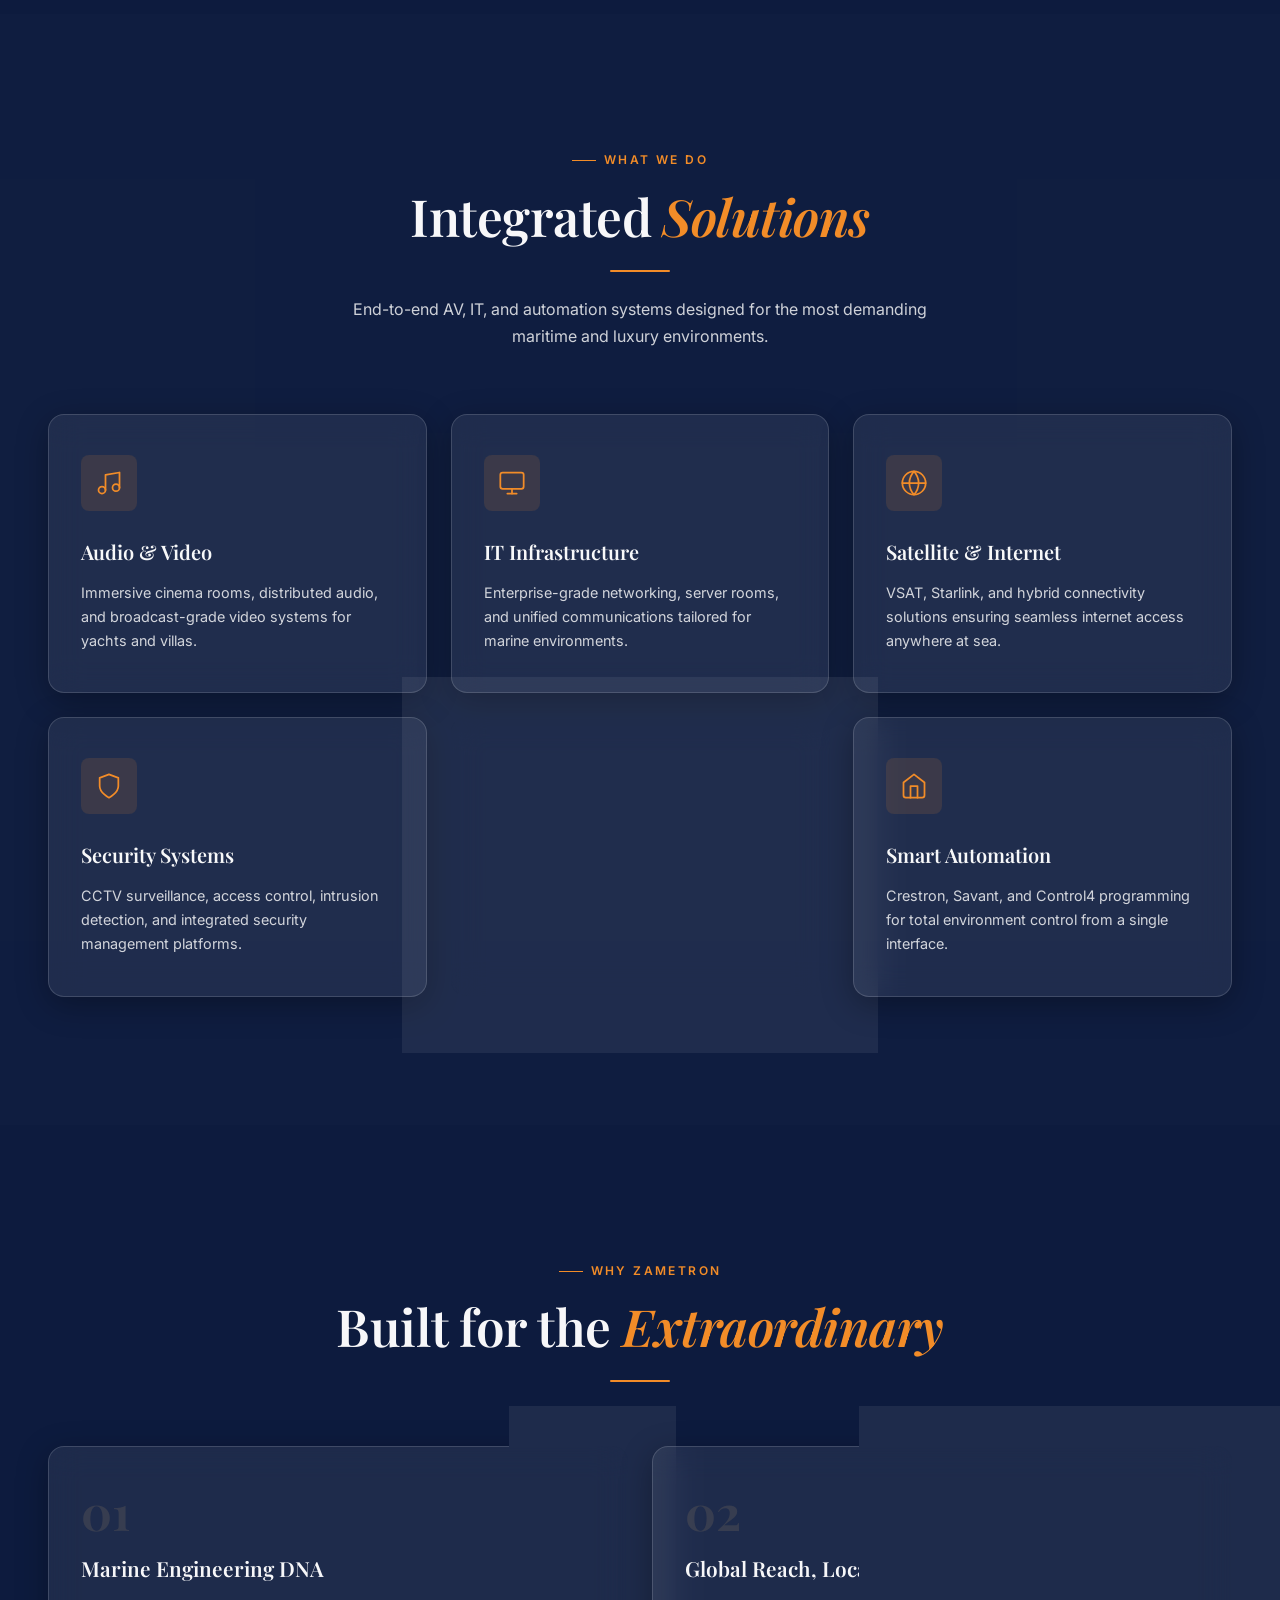
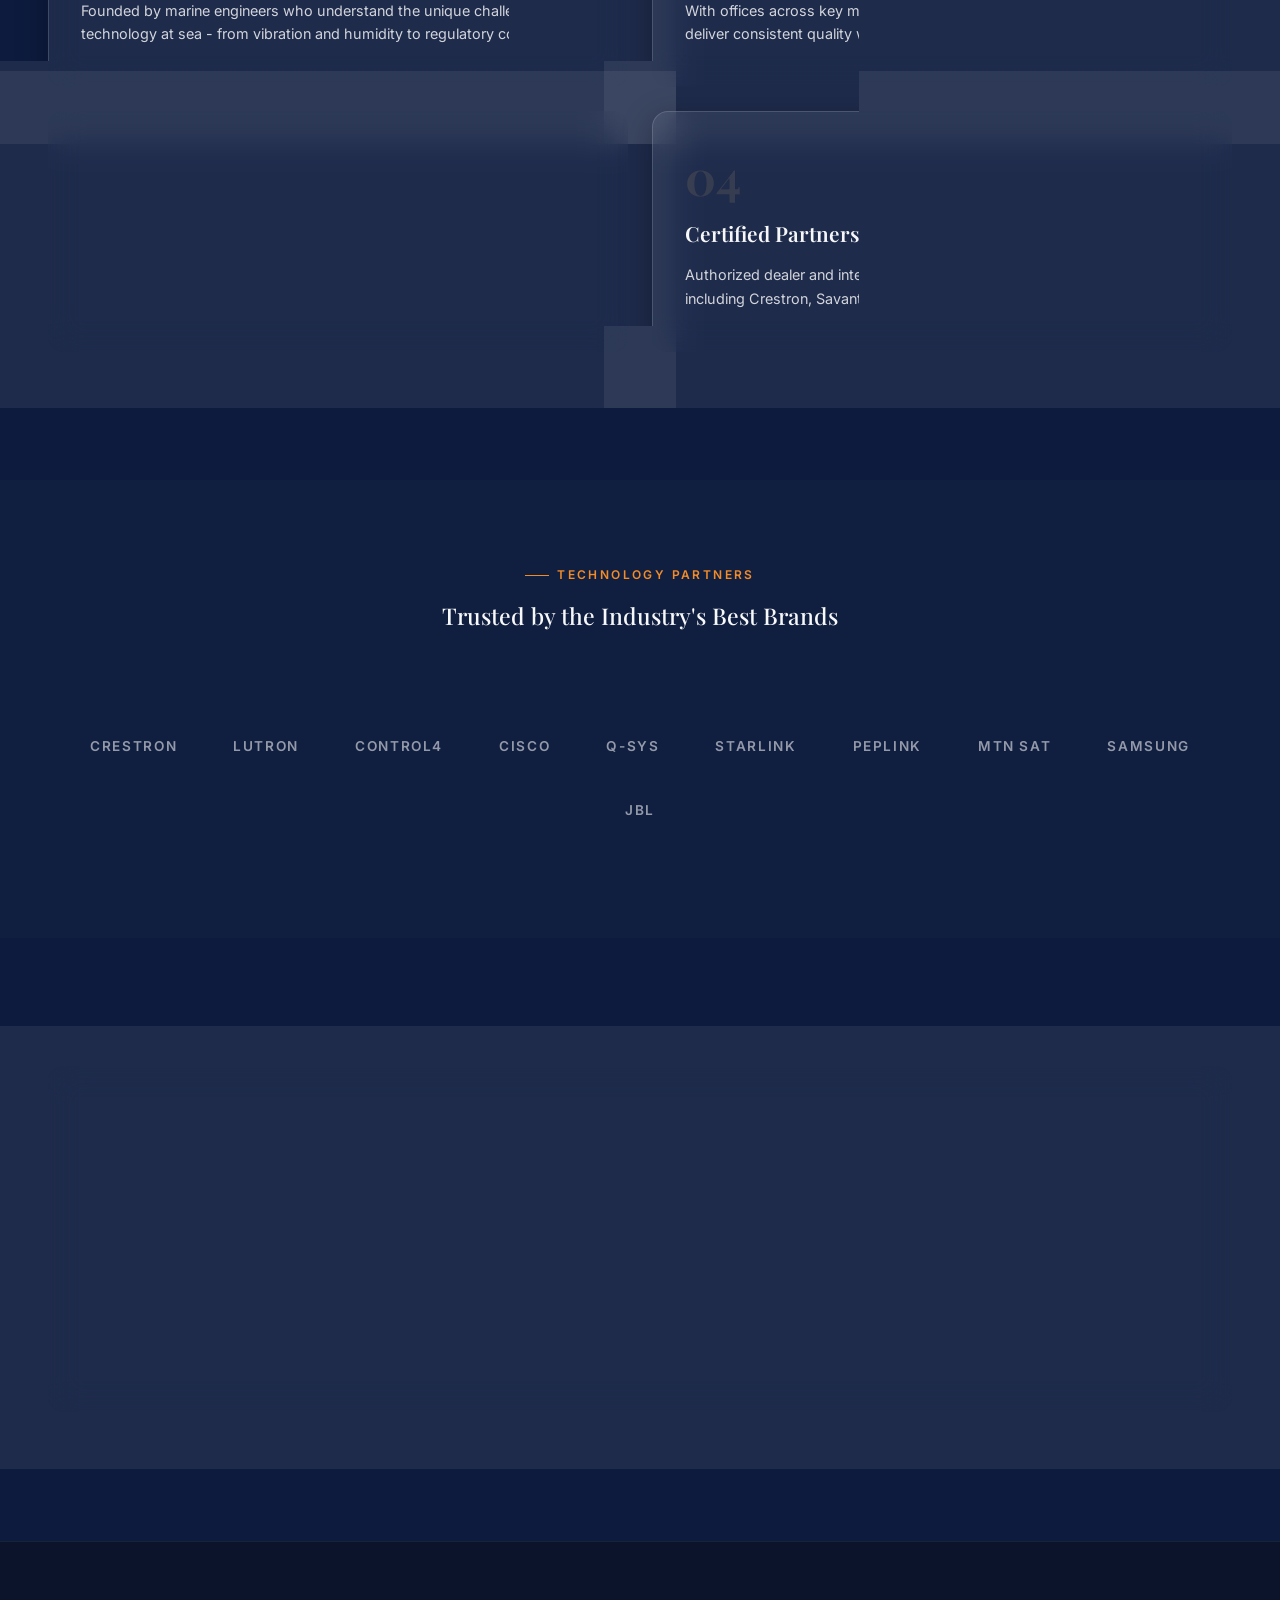
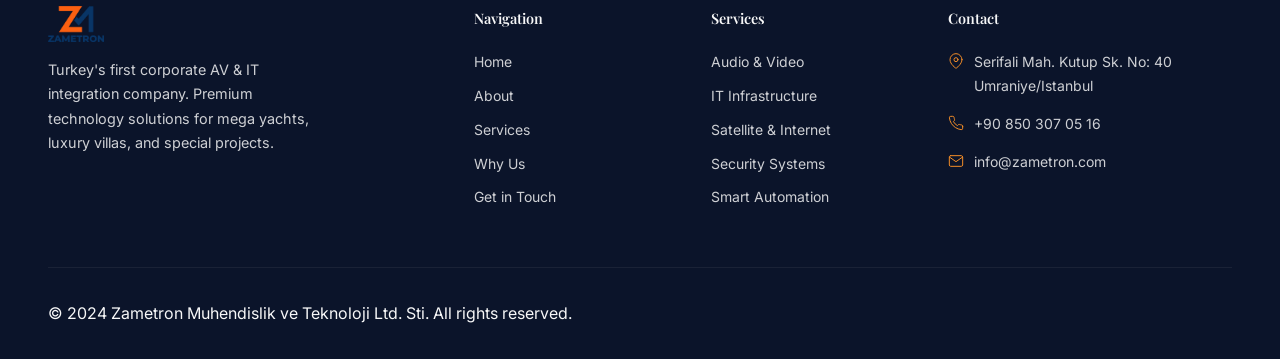
==== commit 4e77fbec: "fix scroll overlap, add i18n EN/TR with geolocation, lang switcher, GH Pages deploy workflow" ====
--- a/index.html
+++ b/index.html
@@ -35,11 +35,11 @@
       </a>
 
       <nav class="nav__links" role="navigation" aria-label="Main navigation">
-        <a href="index.html" class="nav__link nav__link--active">Home</a>
-        <a href="about.html" class="nav__link">About</a>
-        <a href="services.html" class="nav__link">Services</a>
-        <a href="why-us.html" class="nav__link">Why Us</a>
-        <a href="contact.html" class="nav__link nav__cta">Get in Touch</a>
+        <a href="index.html" class="nav__link nav__link--active" data-i18n="nav.home">Home</a>
+        <a href="about.html" class="nav__link" data-i18n="nav.about">About</a>
+        <a href="services.html" class="nav__link" data-i18n="nav.services">Services</a>
+        <a href="why-us.html" class="nav__link" data-i18n="nav.whyUs">Why Us</a>
+        <a href="contact.html" class="nav__link nav__cta" data-i18n="nav.contact">Get in Touch</a>
       </nav>
 
       <button class="nav__toggle" aria-label="Toggle menu" aria-expanded="false">
@@ -48,11 +48,11 @@
     </div>
 
     <nav class="nav__mobile" role="navigation" aria-label="Mobile navigation">
-      <a href="index.html" class="nav__link nav__link--active">Home</a>
-      <a href="about.html" class="nav__link">About</a>
-      <a href="services.html" class="nav__link">Services</a>
-      <a href="why-us.html" class="nav__link">Why Us</a>
-      <a href="contact.html" class="nav__cta">Get in Touch</a>
+      <a href="index.html" class="nav__link nav__link--active" data-i18n="nav.home">Home</a>
+      <a href="about.html" class="nav__link" data-i18n="nav.about">About</a>
+      <a href="services.html" class="nav__link" data-i18n="nav.services">Services</a>
+      <a href="why-us.html" class="nav__link" data-i18n="nav.whyUs">Why Us</a>
+      <a href="contact.html" class="nav__cta" data-i18n="nav.contact">Get in Touch</a>
     </nav>
   </header>
 
@@ -64,28 +64,28 @@
     <div class="hero__overlay"></div>
 
     <div class="hero__content">
-      <p class="label hero__label">Turkey's First Corporate AV &amp; IT Integrator</p>
+      <p class="label hero__label" data-i18n="hero.label">Turkey's First Corporate AV &amp; IT Integrator</p>
       <h1 class="heading-xl hero__title">
-        <span class="word">Technology</span>
-        <span class="word"><em class="text-accent">Beyond</em></span>
-        <span class="word">the</span>
-        <span class="word">Horizon</span>
+        <span class="word" data-i18n="hero.title.1">Technology</span>
+        <span class="word"><em class="text-accent" data-i18n="hero.title.2">Beyond</em></span>
+        <span class="word" data-i18n="hero.title.3">the</span>
+        <span class="word" data-i18n="hero.title.4">Horizon</span>
       </h1>
-      <p class="body-lg hero__subtitle">
+      <p class="body-lg hero__subtitle" data-i18n="hero.subtitle">
         Where comfort meets technology at sea. Premium audio-visual and IT
         system integration for mega yachts, luxury villas, and special projects.
       </p>
       <div class="hero__actions">
         <a href="services.html" class="btn btn--gold">
-          Explore Services
+          <span data-i18n="hero.explore">Explore Services</span>
           <span class="btn__arrow" aria-hidden="true">&rarr;</span>
         </a>
-        <a href="contact.html" class="btn btn--outline">Start a Project</a>
+        <a href="contact.html" class="btn btn--outline" data-i18n="hero.startProject">Start a Project</a>
       </div>
     </div>
 
     <div class="hero__scroll" aria-hidden="true">
-      <span>Scroll</span>
+      <span data-i18n="hero.scroll">Scroll</span>
       <div class="hero__scroll-line"></div>
     </div>
 
@@ -93,19 +93,19 @@
       <div class="hero__stats-inner">
         <div class="stat">
           <div class="stat__number"><span data-count="50" data-suffix="+">0</span></div>
-          <div class="stat__label">Yachts Delivered</div>
+          <div class="stat__label" data-i18n="stats.yachts">Yachts Delivered</div>
         </div>
         <div class="stat">
           <div class="stat__number"><span data-count="15" data-suffix="+">0</span></div>
-          <div class="stat__label">Years Experience</div>
+          <div class="stat__label" data-i18n="stats.years">Years Experience</div>
         </div>
         <div class="stat">
           <div class="stat__number"><span data-count="24" data-suffix="/7">0</span></div>
-          <div class="stat__label">Global Support</div>
+          <div class="stat__label" data-i18n="stats.support">Global Support</div>
         </div>
         <div class="stat">
           <div class="stat__number"><span data-count="6" data-suffix="">0</span></div>
-          <div class="stat__label">Offices Worldwide</div>
+          <div class="stat__label" data-i18n="stats.offices">Offices Worldwide</div>
         </div>
       </div>
     </div>
@@ -119,16 +119,16 @@
           <img src="images/about.jpg" alt="Yacht from above at night with warm lighting in marina">
         </div>
         <div class="about-teaser__content reveal-right">
-          <p class="label">About Zametron</p>
-          <h2 class="heading-lg">Engineering <em class="text-accent">Excellence</em> at Sea</h2>
+          <p class="label" data-i18n="about.label">About Zametron</p>
+          <h2 class="heading-lg" data-i18n="about.heading">Engineering <em class="text-accent">Excellence</em> at Sea</h2>
           <div class="section-divider"></div>
-          <p class="body-lg">
+          <p class="body-lg" data-i18n="about.text">
             Founded by marine engineers with a vision to bring cutting-edge AV and IT
             integration to the maritime world, Zametron has become Turkey's leading
             technology integrator for mega yachts and luxury projects.
           </p>
           <a href="about.html" class="btn btn--outline" style="margin-top: 24px;">
-            Our Story
+            <span data-i18n="about.story">Our Story</span>
             <span class="btn__arrow" aria-hidden="true">&rarr;</span>
           </a>
         </div>
@@ -140,60 +140,54 @@
   <section class="section" style="background: rgba(255,255,255,0.01);">
     <div class="container">
       <div class="section__header section__header--center reveal">
-        <p class="label">What We Do</p>
-        <h2 class="heading-lg">Integrated <em class="text-accent">Solutions</em></h2>
+        <p class="label" data-i18n="services.label">What We Do</p>
+        <h2 class="heading-lg" data-i18n="services.heading">Integrated <em class="text-accent">Solutions</em></h2>
         <div class="section-divider"></div>
-        <p class="body-md">End-to-end AV, IT, and automation systems designed for the most demanding maritime and luxury environments.</p>
+        <p class="body-md" data-i18n="services.sub">End-to-end AV, IT, and automation systems designed for the most demanding maritime and luxury environments.</p>
       </div>
 
       <div class="services-grid">
-        <!-- Card 1 -->
         <div class="glass service-card reveal stagger-1">
           <div class="service-card__icon">
             <svg viewBox="0 0 24 24" fill="none" stroke="currentColor" stroke-width="1.5" stroke-linecap="round" stroke-linejoin="round"><path d="M9 18V5l12-2v13"/><circle cx="6" cy="18" r="3"/><circle cx="18" cy="16" r="3"/></svg>
           </div>
-          <h3 class="service-card__title">Audio &amp; Video</h3>
-          <p class="service-card__text">Immersive cinema rooms, distributed audio, and broadcast-grade video systems for yachts and villas.</p>
-        </div>
-        <!-- Card 2 -->
+          <h3 class="service-card__title" data-i18n="srv.av.title">Audio &amp; Video</h3>
+          <p class="service-card__text" data-i18n="srv.av.text">Immersive cinema rooms, distributed audio, and broadcast-grade video systems for yachts and villas.</p>
+        </div>
         <div class="glass service-card reveal stagger-2">
           <div class="service-card__icon">
             <svg viewBox="0 0 24 24" fill="none" stroke="currentColor" stroke-width="1.5" stroke-linecap="round" stroke-linejoin="round"><rect x="2" y="3" width="20" height="14" rx="2"/><line x1="8" y1="21" x2="16" y2="21"/><line x1="12" y1="17" x2="12" y2="21"/></svg>
           </div>
-          <h3 class="service-card__title">IT Infrastructure</h3>
-          <p class="service-card__text">Enterprise-grade networking, server rooms, and unified communications tailored for marine environments.</p>
-        </div>
-        <!-- Card 3 -->
+          <h3 class="service-card__title" data-i18n="srv.it.title">IT Infrastructure</h3>
+          <p class="service-card__text" data-i18n="srv.it.text">Enterprise-grade networking, server rooms, and unified communications tailored for marine environments.</p>
+        </div>
         <div class="glass service-card reveal stagger-3">
           <div class="service-card__icon">
             <svg viewBox="0 0 24 24" fill="none" stroke="currentColor" stroke-width="1.5" stroke-linecap="round" stroke-linejoin="round"><circle cx="12" cy="12" r="10"/><line x1="2" y1="12" x2="22" y2="12"/><path d="M12 2a15.3 15.3 0 0 1 4 10 15.3 15.3 0 0 1-4 10 15.3 15.3 0 0 1-4-10 15.3 15.3 0 0 1 4-10z"/></svg>
           </div>
-          <h3 class="service-card__title">Satellite &amp; Internet</h3>
-          <p class="service-card__text">VSAT, Starlink, and hybrid connectivity solutions ensuring seamless internet access anywhere at sea.</p>
-        </div>
-        <!-- Card 4 -->
+          <h3 class="service-card__title" data-i18n="srv.sat.title">Satellite &amp; Internet</h3>
+          <p class="service-card__text" data-i18n="srv.sat.text">VSAT, Starlink, and hybrid connectivity solutions ensuring seamless internet access anywhere at sea.</p>
+        </div>
         <div class="glass service-card reveal stagger-4">
           <div class="service-card__icon">
             <svg viewBox="0 0 24 24" fill="none" stroke="currentColor" stroke-width="1.5" stroke-linecap="round" stroke-linejoin="round"><path d="M12 22s8-4 8-10V5l-8-3-8 3v7c0 6 8 10 8 10z"/></svg>
           </div>
-          <h3 class="service-card__title">Security Systems</h3>
-          <p class="service-card__text">CCTV surveillance, access control, intrusion detection, and integrated security management platforms.</p>
-        </div>
-        <!-- Card 5 -->
+          <h3 class="service-card__title" data-i18n="srv.sec.title">Security Systems</h3>
+          <p class="service-card__text" data-i18n="srv.sec.text">CCTV surveillance, access control, intrusion detection, and integrated security management platforms.</p>
+        </div>
         <div class="glass service-card reveal stagger-5">
           <div class="service-card__icon">
             <svg viewBox="0 0 24 24" fill="none" stroke="currentColor" stroke-width="1.5" stroke-linecap="round" stroke-linejoin="round"><circle cx="12" cy="12" r="5"/><line x1="12" y1="1" x2="12" y2="3"/><line x1="12" y1="21" x2="12" y2="23"/><line x1="4.22" y1="4.22" x2="5.64" y2="5.64"/><line x1="18.36" y1="18.36" x2="19.78" y2="19.78"/><line x1="1" y1="12" x2="3" y2="12"/><line x1="21" y1="12" x2="23" y2="12"/><line x1="4.22" y1="19.78" x2="5.64" y2="18.36"/><line x1="18.36" y1="5.64" x2="19.78" y2="4.22"/></svg>
           </div>
-          <h3 class="service-card__title">Lighting &amp; DMX</h3>
-          <p class="service-card__text">Architectural lighting design, DMX control, LED integration, and mood-setting scene programming.</p>
-        </div>
-        <!-- Card 6 -->
+          <h3 class="service-card__title" data-i18n="srv.light.title">Lighting &amp; DMX</h3>
+          <p class="service-card__text" data-i18n="srv.light.text">Architectural lighting design, DMX control, LED integration, and mood-setting scene programming.</p>
+        </div>
         <div class="glass service-card reveal stagger-6">
           <div class="service-card__icon">
             <svg viewBox="0 0 24 24" fill="none" stroke="currentColor" stroke-width="1.5" stroke-linecap="round" stroke-linejoin="round"><path d="M3 9l9-7 9 7v11a2 2 0 0 1-2 2H5a2 2 0 0 1-2-2z"/><polyline points="9 22 9 12 15 12 15 22"/></svg>
           </div>
-          <h3 class="service-card__title">Smart Automation</h3>
-          <p class="service-card__text">Crestron, Savant, and Control4 programming for total environment control from a single interface.</p>
+          <h3 class="service-card__title" data-i18n="srv.auto.title">Smart Automation</h3>
+          <p class="service-card__text" data-i18n="srv.auto.text">Crestron, Savant, and Control4 programming for total environment control from a single interface.</p>
         </div>
       </div>
     </div>
@@ -203,31 +197,31 @@
   <section class="section">
     <div class="container">
       <div class="section__header section__header--center reveal">
-        <p class="label">Why Zametron</p>
-        <h2 class="heading-lg">Built for the <em class="text-accent">Extraordinary</em></h2>
+        <p class="label" data-i18n="why.label">Why Zametron</p>
+        <h2 class="heading-lg" data-i18n="why.heading">Built for the <em class="text-accent">Extraordinary</em></h2>
         <div class="section-divider"></div>
       </div>
 
       <div class="diff-grid">
         <div class="glass diff-card reveal stagger-1">
           <div class="diff-card__number">01</div>
-          <h3 class="diff-card__title">Marine Engineering DNA</h3>
-          <p class="diff-card__text">Founded by marine engineers who understand the unique challenges of technology at sea - from vibration and humidity to regulatory compliance.</p>
+          <h3 class="diff-card__title" data-i18n="diff.1.title">Marine Engineering DNA</h3>
+          <p class="diff-card__text" data-i18n="diff.1.text">Founded by marine engineers who understand the unique challenges of technology at sea - from vibration and humidity to regulatory compliance.</p>
         </div>
         <div class="glass diff-card reveal stagger-2">
           <div class="diff-card__number">02</div>
-          <h3 class="diff-card__title">Global Reach, Local Expertise</h3>
-          <p class="diff-card__text">With offices across key maritime hubs and partnerships worldwide, we deliver consistent quality wherever your vessel is located.</p>
+          <h3 class="diff-card__title" data-i18n="diff.2.title">Global Reach, Local Expertise</h3>
+          <p class="diff-card__text" data-i18n="diff.2.text">With offices across key maritime hubs and partnerships worldwide, we deliver consistent quality wherever your vessel is located.</p>
         </div>
         <div class="glass diff-card reveal stagger-3">
           <div class="diff-card__number">03</div>
-          <h3 class="diff-card__title">24/7 Technical Support</h3>
-          <p class="diff-card__text">Round-the-clock remote and on-site support ensures your systems perform flawlessly at all times, anywhere in the world.</p>
+          <h3 class="diff-card__title" data-i18n="diff.3.title">24/7 Technical Support</h3>
+          <p class="diff-card__text" data-i18n="diff.3.text">Round-the-clock remote and on-site support ensures your systems perform flawlessly at all times, anywhere in the world.</p>
         </div>
         <div class="glass diff-card reveal stagger-4">
           <div class="diff-card__number">04</div>
-          <h3 class="diff-card__title">Certified Partnerships</h3>
-          <p class="diff-card__text">Authorized dealer and integrator for the world's leading technology brands including Crestron, Savant, Cisco, and Lutron.</p>
+          <h3 class="diff-card__title" data-i18n="diff.4.title">Certified Partnerships</h3>
+          <p class="diff-card__text" data-i18n="diff.4.text">Authorized dealer and integrator for the world's leading technology brands including Crestron, Savant, Cisco, and Lutron.</p>
         </div>
       </div>
     </div>
@@ -237,8 +231,8 @@
   <section class="section--sm" style="background: rgba(255,255,255,0.01);">
     <div class="container">
       <div class="section__header section__header--center reveal">
-        <p class="label">Technology Partners</p>
-        <h2 class="heading-sm">Trusted by the Industry's Best Brands</h2>
+        <p class="label" data-i18n="partners.label">Technology Partners</p>
+        <h2 class="heading-sm" data-i18n="partners.heading">Trusted by the Industry's Best Brands</h2>
       </div>
       <div class="partners reveal">
         <span class="partners__item">Crestron</span>
@@ -259,10 +253,10 @@
   <section class="section">
     <div class="container">
       <div class="glass cta-banner reveal-scale">
-        <h2 class="heading-lg cta-banner__title">Ready to Start Your <em class="text-accent">Project</em>?</h2>
-        <p class="body-md cta-banner__sub">From initial concept to final commissioning, our team is ready to bring your vision to life.</p>
+        <h2 class="heading-lg cta-banner__title" data-i18n="cta.heading">Ready to Start Your <em class="text-accent">Project</em>?</h2>
+        <p class="body-md cta-banner__sub" data-i18n="cta.sub">From initial concept to final commissioning, our team is ready to bring your vision to life.</p>
         <a href="contact.html" class="btn btn--gold">
-          Get in Touch
+          <span data-i18n="cta.button">Get in Touch</span>
           <span class="btn__arrow" aria-hidden="true">&rarr;</span>
         </a>
       </div>
@@ -275,26 +269,26 @@
       <div class="footer__grid">
         <div>
           <img src="images/logo.png" alt="Zametron logo" class="footer__brand-logo">
-          <p class="footer__brand-text">Turkey's first corporate AV &amp; IT integration company. Premium technology solutions for mega yachts, luxury villas, and special projects.</p>
+          <p class="footer__brand-text" data-i18n="footer.brandText">Turkey's first corporate AV &amp; IT integration company. Premium technology solutions for mega yachts, luxury villas, and special projects.</p>
         </div>
         <div>
-          <h4 class="footer__heading">Navigation</h4>
-          <a href="index.html" class="footer__link">Home</a>
-          <a href="about.html" class="footer__link">About</a>
-          <a href="services.html" class="footer__link">Services</a>
-          <a href="why-us.html" class="footer__link">Why Us</a>
-          <a href="contact.html" class="footer__link">Contact</a>
+          <h4 class="footer__heading" data-i18n="footer.nav">Navigation</h4>
+          <a href="index.html" class="footer__link" data-i18n="nav.home">Home</a>
+          <a href="about.html" class="footer__link" data-i18n="nav.about">About</a>
+          <a href="services.html" class="footer__link" data-i18n="nav.services">Services</a>
+          <a href="why-us.html" class="footer__link" data-i18n="nav.whyUs">Why Us</a>
+          <a href="contact.html" class="footer__link" data-i18n="nav.contact">Contact</a>
         </div>
         <div>
-          <h4 class="footer__heading">Services</h4>
-          <a href="services.html" class="footer__link">Audio &amp; Video</a>
-          <a href="services.html" class="footer__link">IT Infrastructure</a>
-          <a href="services.html" class="footer__link">Satellite &amp; Internet</a>
-          <a href="services.html" class="footer__link">Security Systems</a>
-          <a href="services.html" class="footer__link">Smart Automation</a>
+          <h4 class="footer__heading" data-i18n="footer.services">Services</h4>
+          <a href="services.html" class="footer__link" data-i18n="srv.av.title">Audio &amp; Video</a>
+          <a href="services.html" class="footer__link" data-i18n="srv.it.title">IT Infrastructure</a>
+          <a href="services.html" class="footer__link" data-i18n="srv.sat.title">Satellite &amp; Internet</a>
+          <a href="services.html" class="footer__link" data-i18n="srv.sec.title">Security Systems</a>
+          <a href="services.html" class="footer__link" data-i18n="srv.auto.title">Smart Automation</a>
         </div>
         <div>
-          <h4 class="footer__heading">Contact</h4>
+          <h4 class="footer__heading" data-i18n="footer.contact">Contact</h4>
           <div class="footer__contact-item">
             <svg viewBox="0 0 24 24" fill="none" stroke="currentColor" stroke-width="1.5" stroke-linecap="round" stroke-linejoin="round"><path d="M21 10c0 7-9 13-9 13s-9-6-9-13a9 9 0 0 1 18 0z"/><circle cx="12" cy="10" r="3"/></svg>
             <span>Serifali Mah. Kutup Sk. No: 40 Umraniye/Istanbul</span>
@@ -310,15 +304,12 @@
         </div>
       </div>
       <div class="footer__bottom">
-        <p class="footer__copy">2024 Zametron Muhendislik ve Teknoloji Ltd. Sti. All rights reserved.</p>
-        <div class="footer__legal">
-          <a href="#">Privacy Policy</a>
-          <a href="#">Terms of Service</a>
-        </div>
+        <p data-i18n="footer.copyright">&copy; 2024 Zametron Muhendislik ve Teknoloji Ltd. Sti. All rights reserved.</p>
       </div>
     </div>
   </footer>
 
+  <script src="i18n.js"></script>
   <script src="main.js"></script>
 </body>
 </html>
--- a/style.css
+++ b/style.css
@@ -323,6 +323,36 @@
 .nav__cta:hover {
   background: var(--gold);
   color: var(--bg-deep);
+}
+
+/* Language Switcher */
+.lang-switch {
+  font-size: 0.75rem;
+  font-weight: 600;
+  letter-spacing: 0.08em;
+  text-transform: uppercase;
+  padding: 8px 16px;
+  border: 1px solid var(--glass-border);
+  color: var(--text-secondary);
+  border-radius: 100px;
+  background: var(--glass-bg);
+  backdrop-filter: blur(8px);
+  -webkit-backdrop-filter: blur(8px);
+  cursor: pointer;
+  transition: all 0.3s ease;
+  font-family: var(--font-body);
+}
+
+.lang-switch:hover {
+  border-color: var(--gold);
+  color: var(--gold);
+  background: var(--glass-bg-hover);
+}
+
+.lang-switch--mobile {
+  margin-top: 16px;
+  font-size: 0.9rem;
+  padding: 12px 28px;
 }
 
 /* Mobile toggle */
@@ -692,10 +722,10 @@
 /* Hero Scroll Indicator */
 .hero__scroll {
   position: absolute;
-  bottom: 120px;
+  bottom: 100px;
   left: 50%;
   transform: translateX(-50%);
-  z-index: 2;
+  z-index: 1;
   display: flex;
   flex-direction: column;
   align-items: center;
@@ -704,7 +734,14 @@
   font-size: 0.7rem;
   letter-spacing: 0.2em;
   text-transform: uppercase;
+  pointer-events: none;
   animation: scrollBounce 2s infinite;
+}
+
+@media (max-height: 750px) {
+  .hero__scroll {
+    display: none;
+  }
 }
 
 .hero__scroll-line {
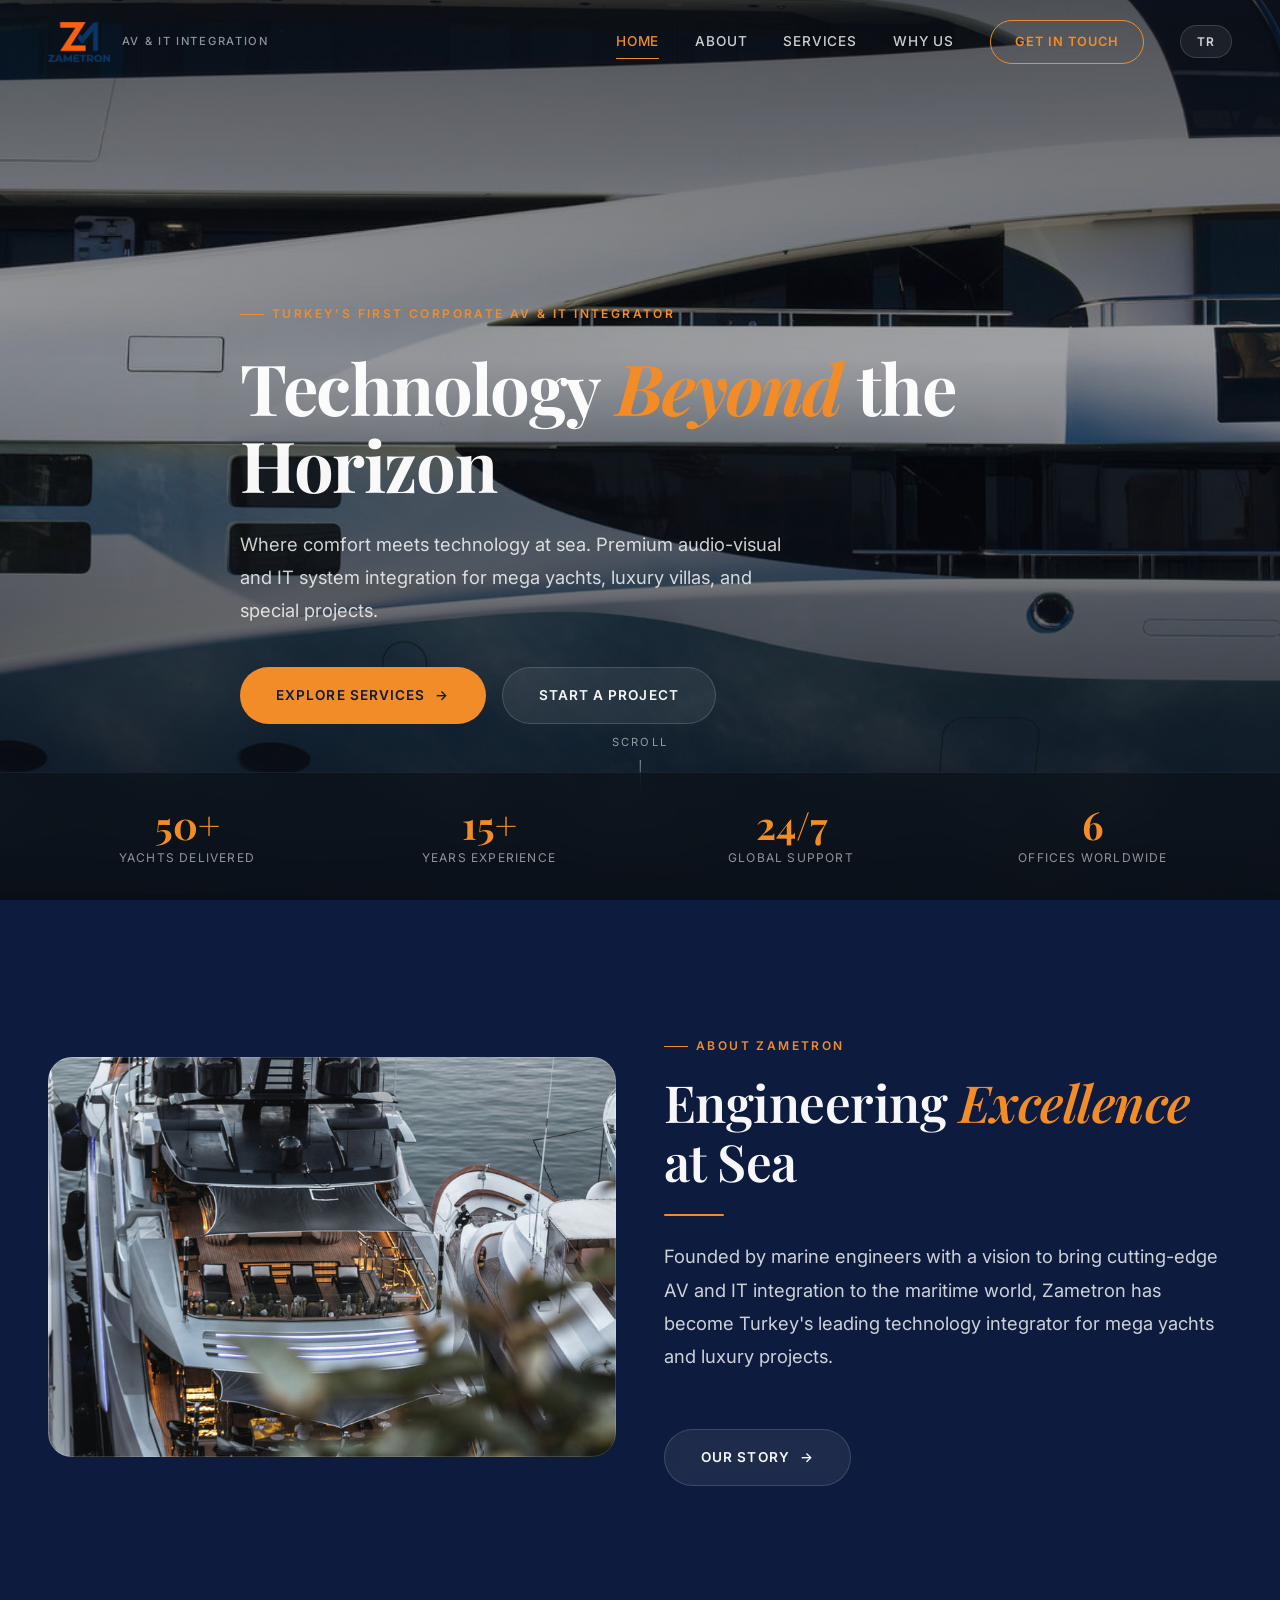
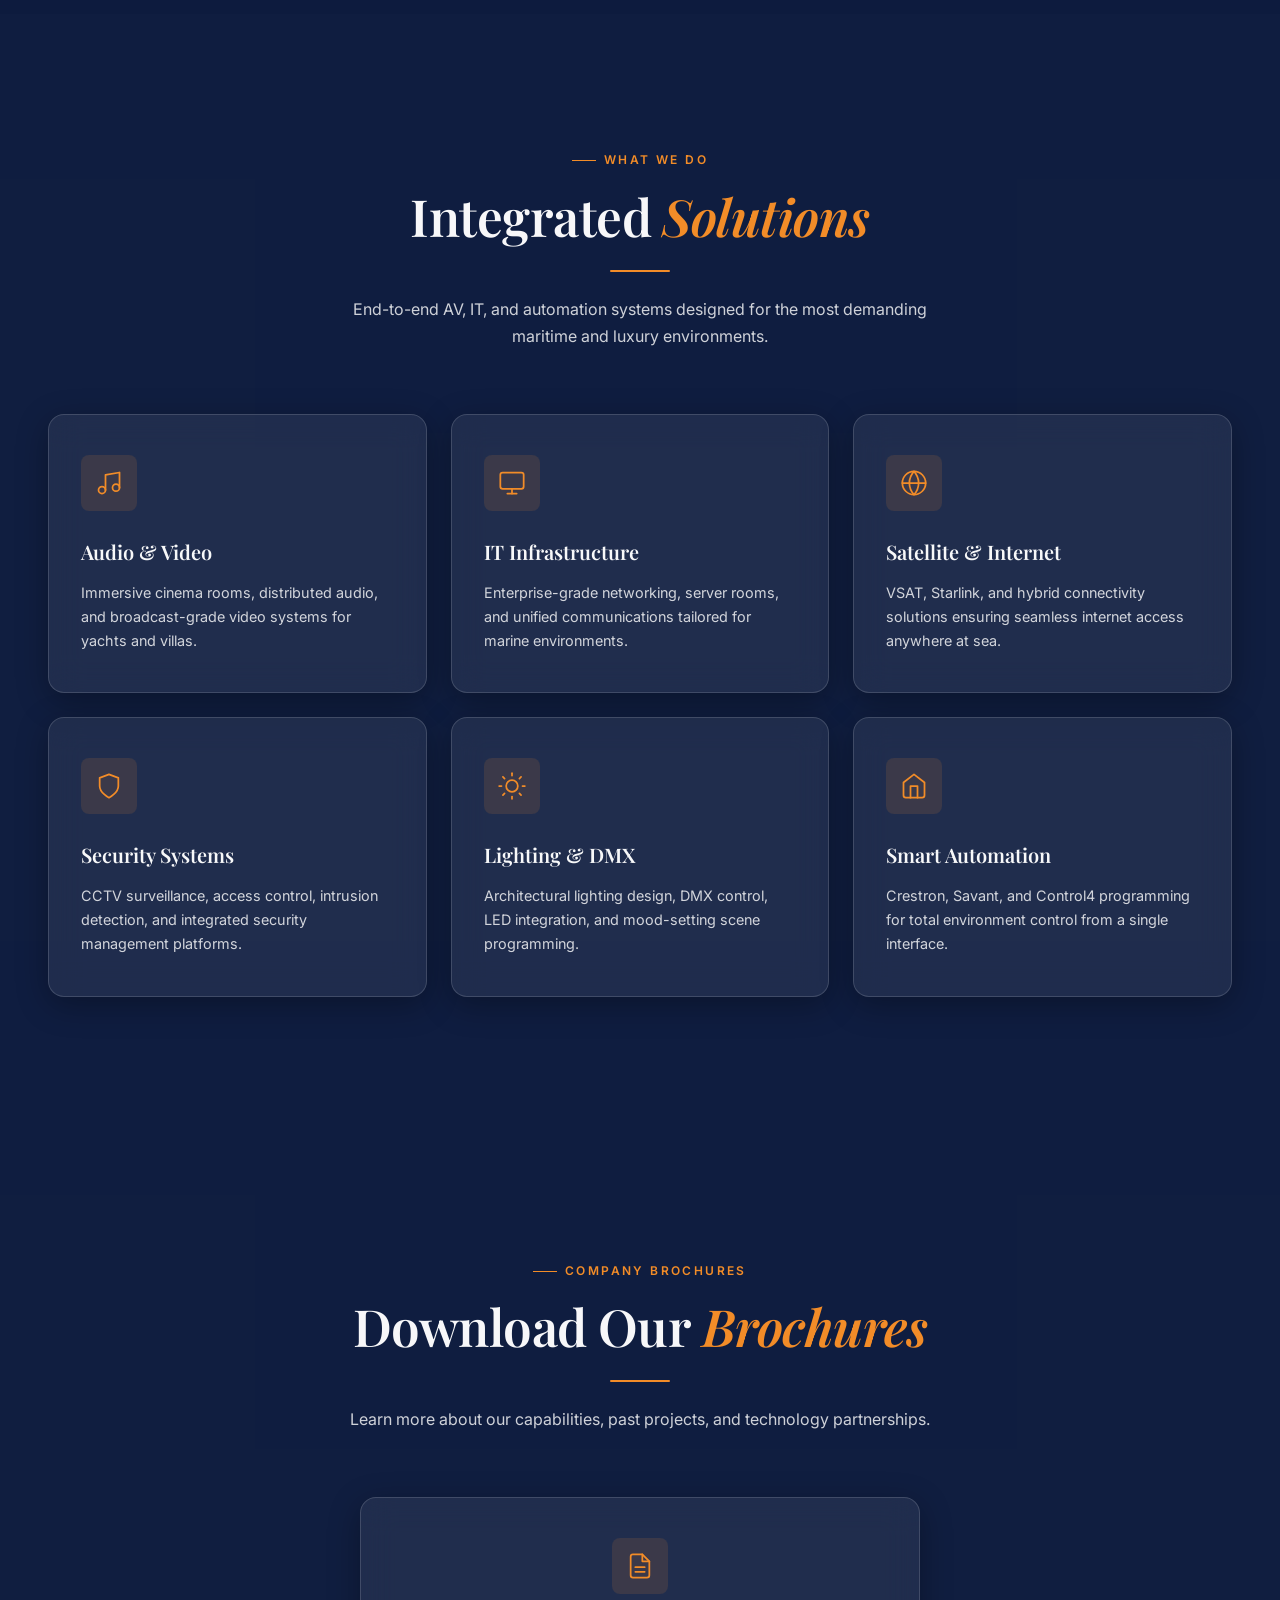
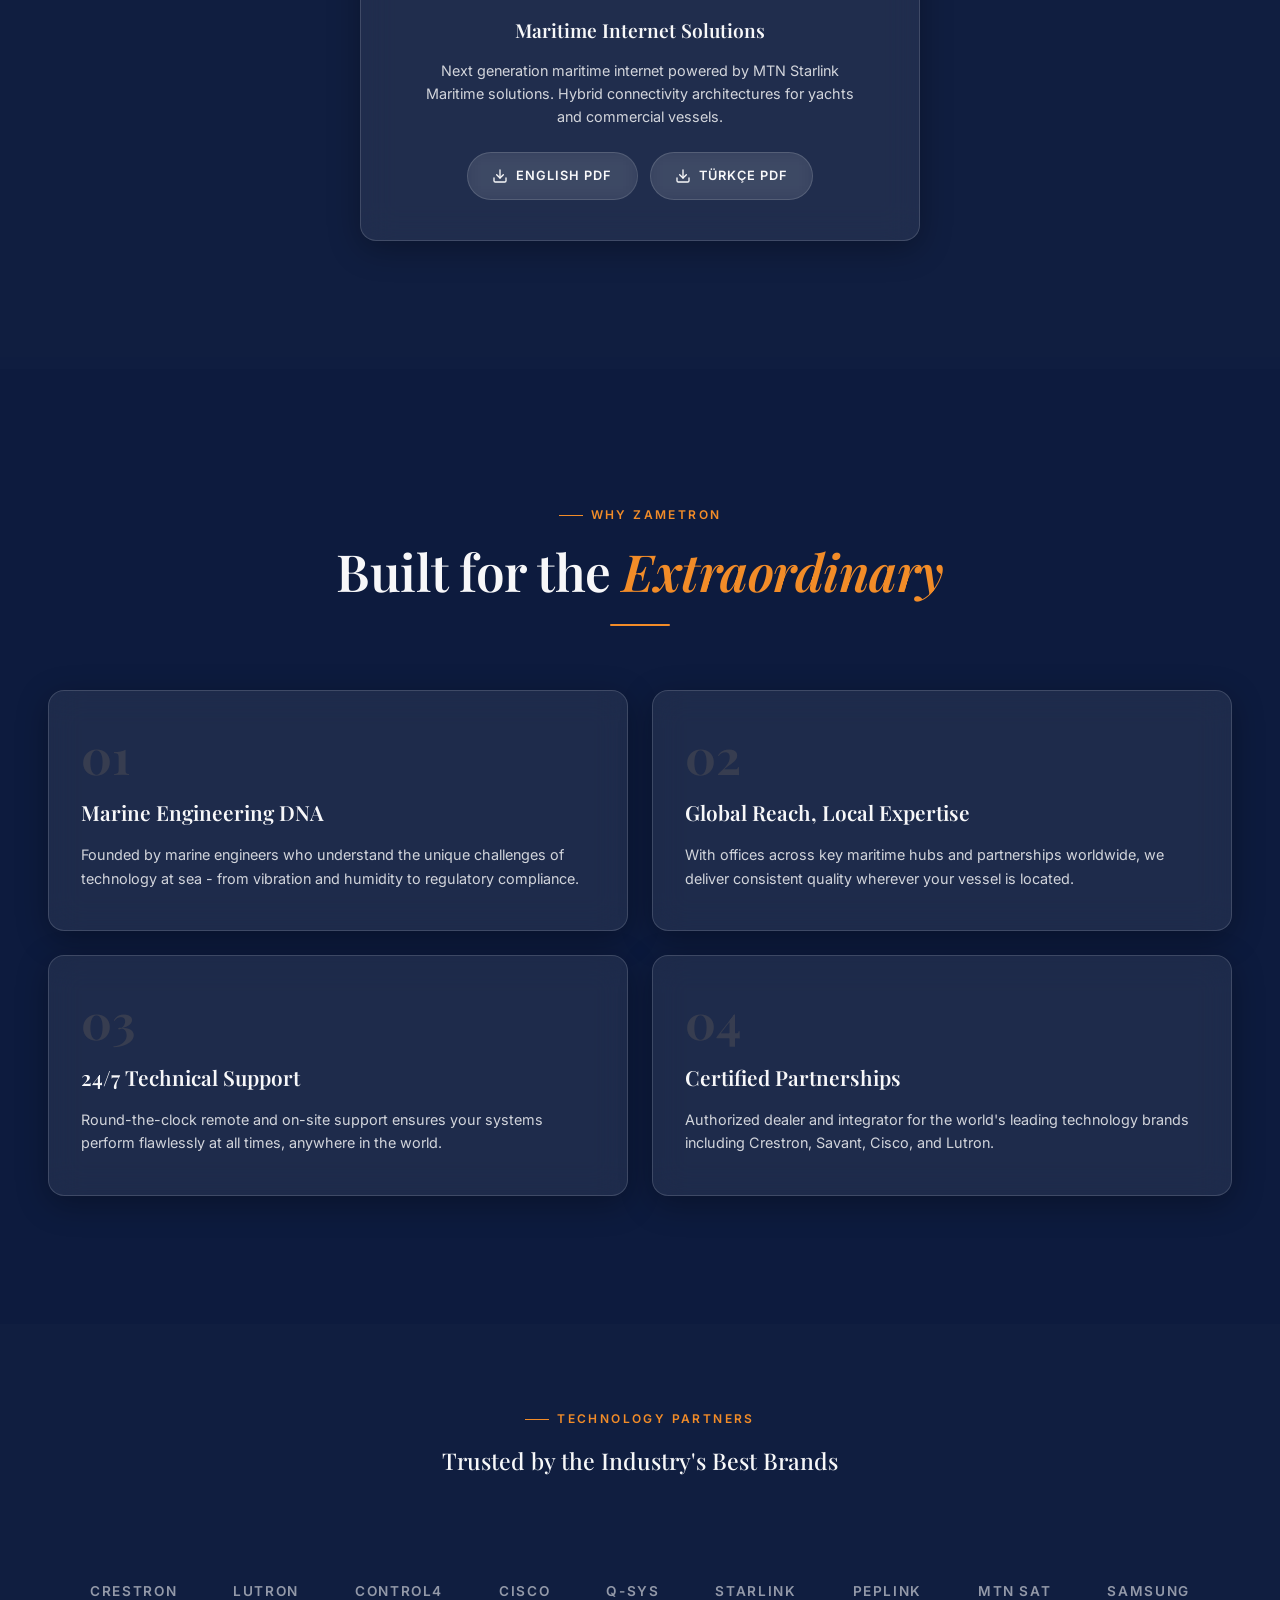
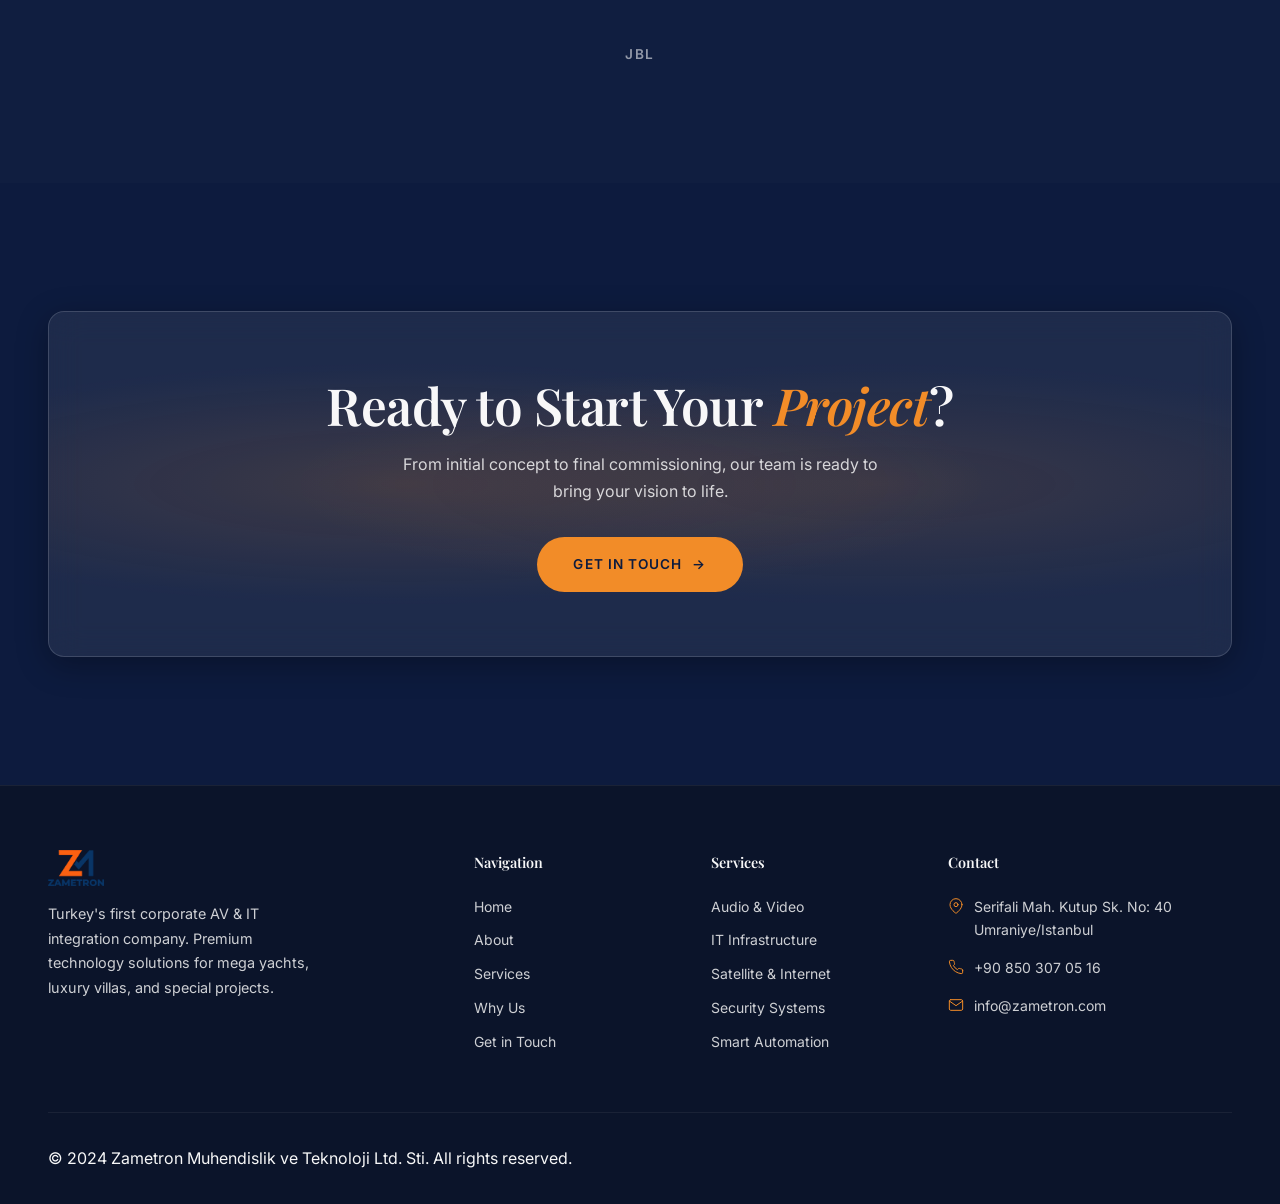
==== commit b24946ad: "add brochure section with EN & TR PDF downloads" ====
--- a/index.html
+++ b/index.html
@@ -193,6 +193,38 @@
     </div>
   </section>
 
+  <!-- Brochures -->
+  <section class="section" style="background: rgba(255,255,255,0.01);">
+    <div class="container">
+      <div class="section__header section__header--center reveal">
+        <p class="label" data-i18n="brochures.label">Company Brochures</p>
+        <h2 class="heading-lg" data-i18n="brochures.heading">Download Our <em class="text-accent">Brochures</em></h2>
+        <div class="section-divider"></div>
+        <p class="body-md" data-i18n="brochures.sub">Learn more about our capabilities, past projects, and technology partnerships.</p>
+      </div>
+
+      <div class="brochure-grid">
+        <div class="glass brochure-card reveal stagger-1">
+          <div class="brochure-card__icon">
+            <svg viewBox="0 0 24 24" fill="none" stroke="currentColor" stroke-width="1.5" stroke-linecap="round" stroke-linejoin="round"><path d="M14 2H6a2 2 0 0 0-2 2v16a2 2 0 0 0 2 2h12a2 2 0 0 0 2-2V8z"/><polyline points="14 2 14 8 20 8"/><line x1="16" y1="13" x2="8" y2="13"/><line x1="16" y1="17" x2="8" y2="17"/></svg>
+          </div>
+          <h3 class="brochure-card__title">Maritime Internet Solutions</h3>
+          <p class="brochure-card__text">Next generation maritime internet powered by MTN Starlink Maritime solutions. Hybrid connectivity architectures for yachts and commercial vessels.</p>
+          <div class="brochure-card__langs">
+            <a href="brochures/Zametron-Maritime-Internet-EN.pdf" class="btn btn--outline" download>
+              <svg viewBox="0 0 24 24" fill="none" stroke="currentColor" stroke-width="2" stroke-linecap="round" stroke-linejoin="round" width="16" height="16"><path d="M21 15v4a2 2 0 0 1-2 2H5a2 2 0 0 1-2-2v-4"/><polyline points="7 10 12 15 17 10"/><line x1="12" y1="15" x2="12" y2="3"/></svg>
+              English PDF
+            </a>
+            <a href="brochures/Zametron-Maritime-Internet-TR.pdf" class="btn btn--outline" download>
+              <svg viewBox="0 0 24 24" fill="none" stroke="currentColor" stroke-width="2" stroke-linecap="round" stroke-linejoin="round" width="16" height="16"><path d="M21 15v4a2 2 0 0 1-2 2H5a2 2 0 0 1-2-2v-4"/><polyline points="7 10 12 15 17 10"/><line x1="12" y1="15" x2="12" y2="3"/></svg>
+              T&uuml;rk&ccedil;e PDF
+            </a>
+          </div>
+        </div>
+      </div>
+    </div>
+  </section>
+
   <!-- Why Us Teaser -->
   <section class="section">
     <div class="container">
--- a/style.css
+++ b/style.css
@@ -252,6 +252,14 @@
   height: 40px;
   width: auto;
   transition: transform 0.3s var(--ease-spring);
+}
+@media (max-width: 400px) {
+  .nav__logo-img {
+    height: 30px;
+  }
+  .nav__logo-tagline {
+    font-size: 0.6rem;
+  }
 }
 
 .nav__logo:hover .nav__logo-img {
@@ -667,6 +675,24 @@
   margin: 0 auto;
   padding: 0 clamp(20px, 4vw, 48px);
   padding-top: 120px;
+}
+@media (max-width: 600px) {
+  .hero__content {
+    padding-top: 100px;
+  }
+  .hero__actions {
+    flex-direction: column;
+    width: 100%;
+  }
+  .hero__actions .btn {
+    width: 100%;
+    justify-content: center;
+  }
+}
+@media (max-width: 400px) {
+  .hero__content {
+    padding-top: 80px;
+  }
 }
 
 .hero__label {
@@ -810,6 +836,18 @@
     gap: 24px 16px;
   }
 }
+@media (max-width: 400px) {
+  .hero__stats-inner {
+    grid-template-columns: 1fr;
+    padding: 24px 16px;
+  }
+  .stat__number {
+    font-size: 1.6rem;
+  }
+  .stat__label {
+    font-size: 0.7rem;
+  }
+}
 
 /* =========================================================
    Mini Hero (Interior Pages)
@@ -1137,6 +1175,96 @@
 @media (max-width: 600px) {
   .cta-banner {
     padding: 48px 24px;
+  }
+  .emergency-cta {
+    padding: 32px 20px;
+  }
+}
+@media (max-width: 400px) {
+  .cta-banner {
+    padding: 36px 16px;
+  }
+}
+
+/* =========================================================
+   Brochure Section
+   ========================================================= */
+
+.brochure-grid {
+  display: flex;
+  justify-content: center;
+  gap: 24px;
+}
+
+.brochure-card {
+  padding: 40px 32px;
+  text-align: center;
+  max-width: 560px;
+  width: 100%;
+  transition: all 0.4s var(--ease-out-expo);
+}
+
+.brochure-card:hover {
+  transform: translateY(-4px);
+  border-color: var(--glass-border-hover);
+}
+
+.brochure-card__icon {
+  width: 56px;
+  height: 56px;
+  border-radius: var(--radius-sm);
+  background: var(--teal-dim);
+  display: flex;
+  align-items: center;
+  justify-content: center;
+  margin: 0 auto 20px;
+  color: var(--teal);
+}
+
+.brochure-card__icon svg {
+  width: 28px;
+  height: 28px;
+}
+
+.brochure-card__title {
+  font-family: var(--font-display);
+  font-size: 1.2rem;
+  font-weight: 600;
+  margin-bottom: 12px;
+}
+
+.brochure-card__text {
+  font-size: 0.9rem;
+  color: var(--text-secondary);
+  line-height: 1.6;
+  max-width: 440px;
+  margin: 0 auto 24px;
+}
+
+.brochure-card__langs {
+  display: flex;
+  flex-wrap: wrap;
+  gap: 12px;
+  justify-content: center;
+}
+
+.brochure-card__langs .btn {
+  padding: 12px 24px;
+  font-size: 0.8rem;
+  gap: 8px;
+}
+
+@media (max-width: 480px) {
+  .brochure-card {
+    padding: 32px 20px;
+  }
+  .brochure-card__langs {
+    flex-direction: column;
+    align-items: center;
+  }
+  .brochure-card__langs .btn {
+    width: 100%;
+    justify-content: center;
   }
 }
 
@@ -1623,6 +1751,12 @@
 .map-placeholder {
   width: 100%;
   height: 320px;
+}
+@media (max-width: 600px) {
+  .map-placeholder {
+    height: 200px;
+  }
+}
   border-radius: var(--radius-md);
   background: var(--glass-bg);
   border: 1px solid var(--glass-border);
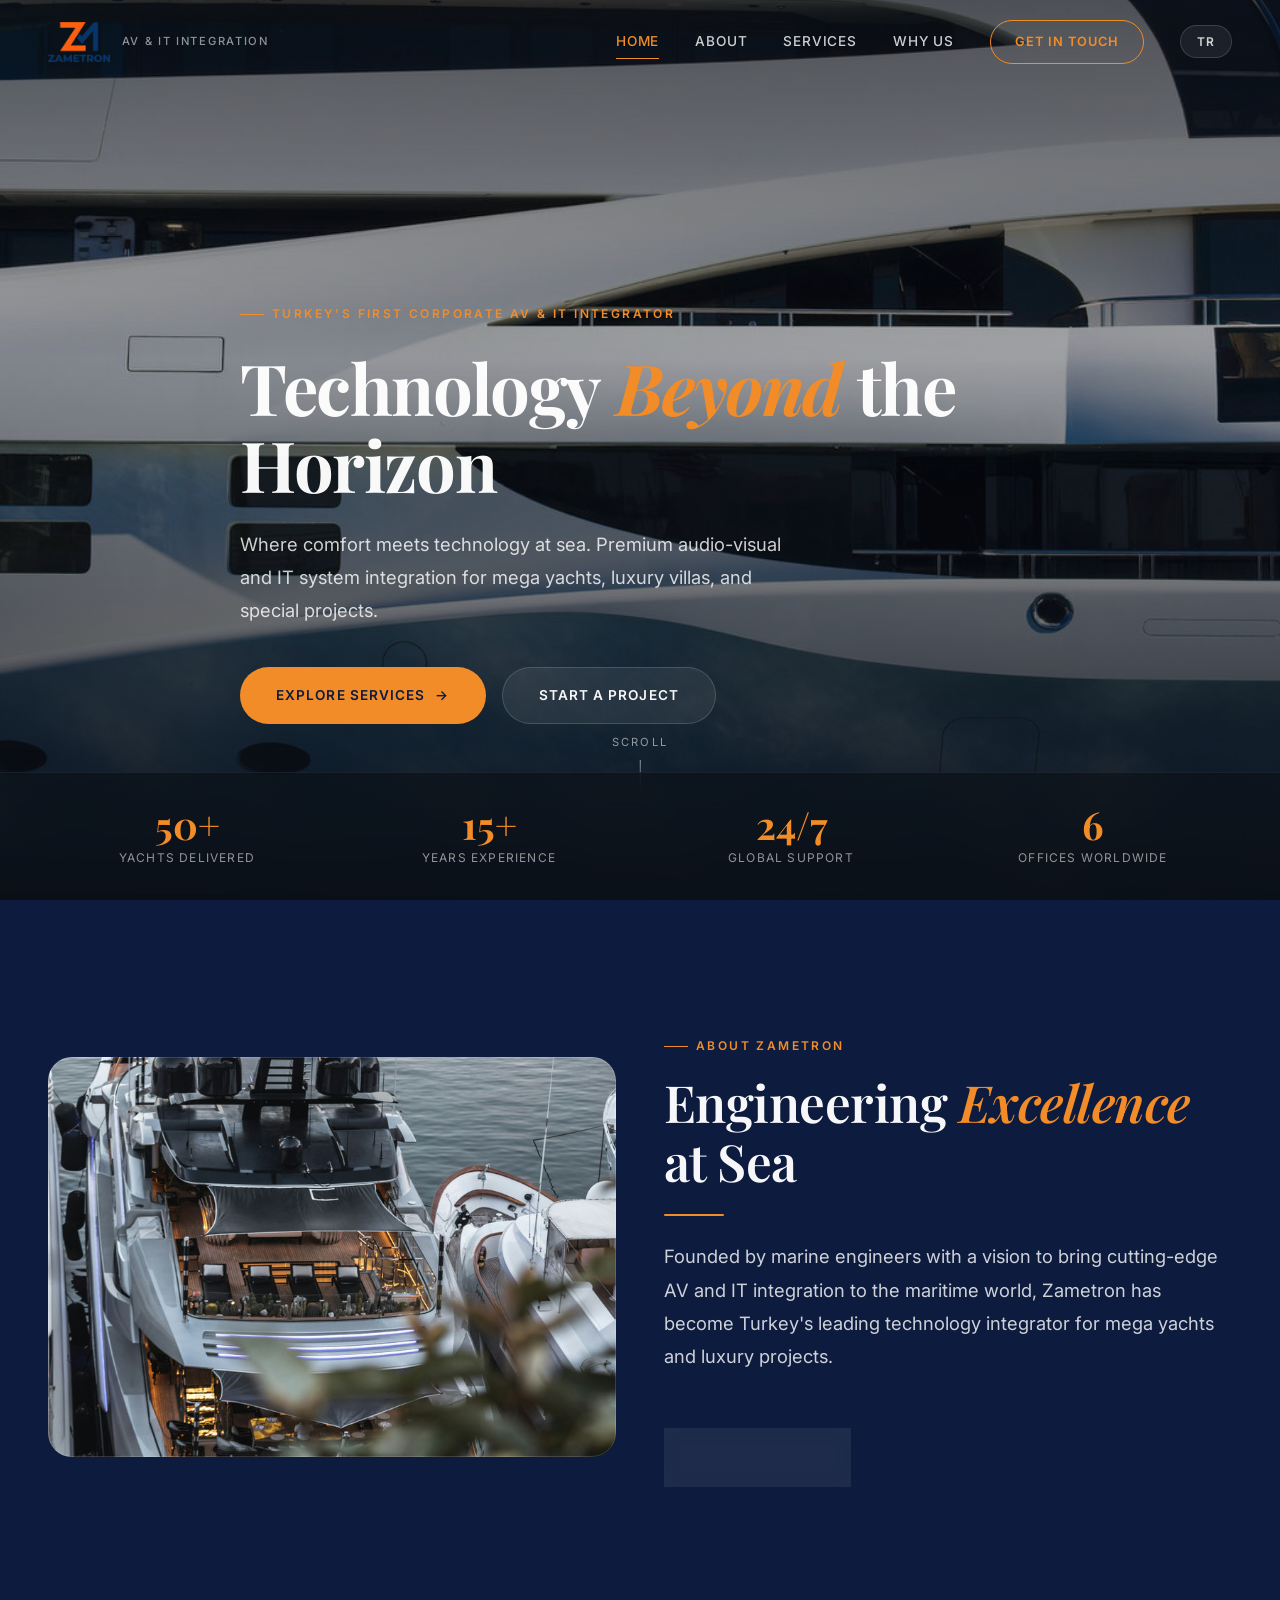
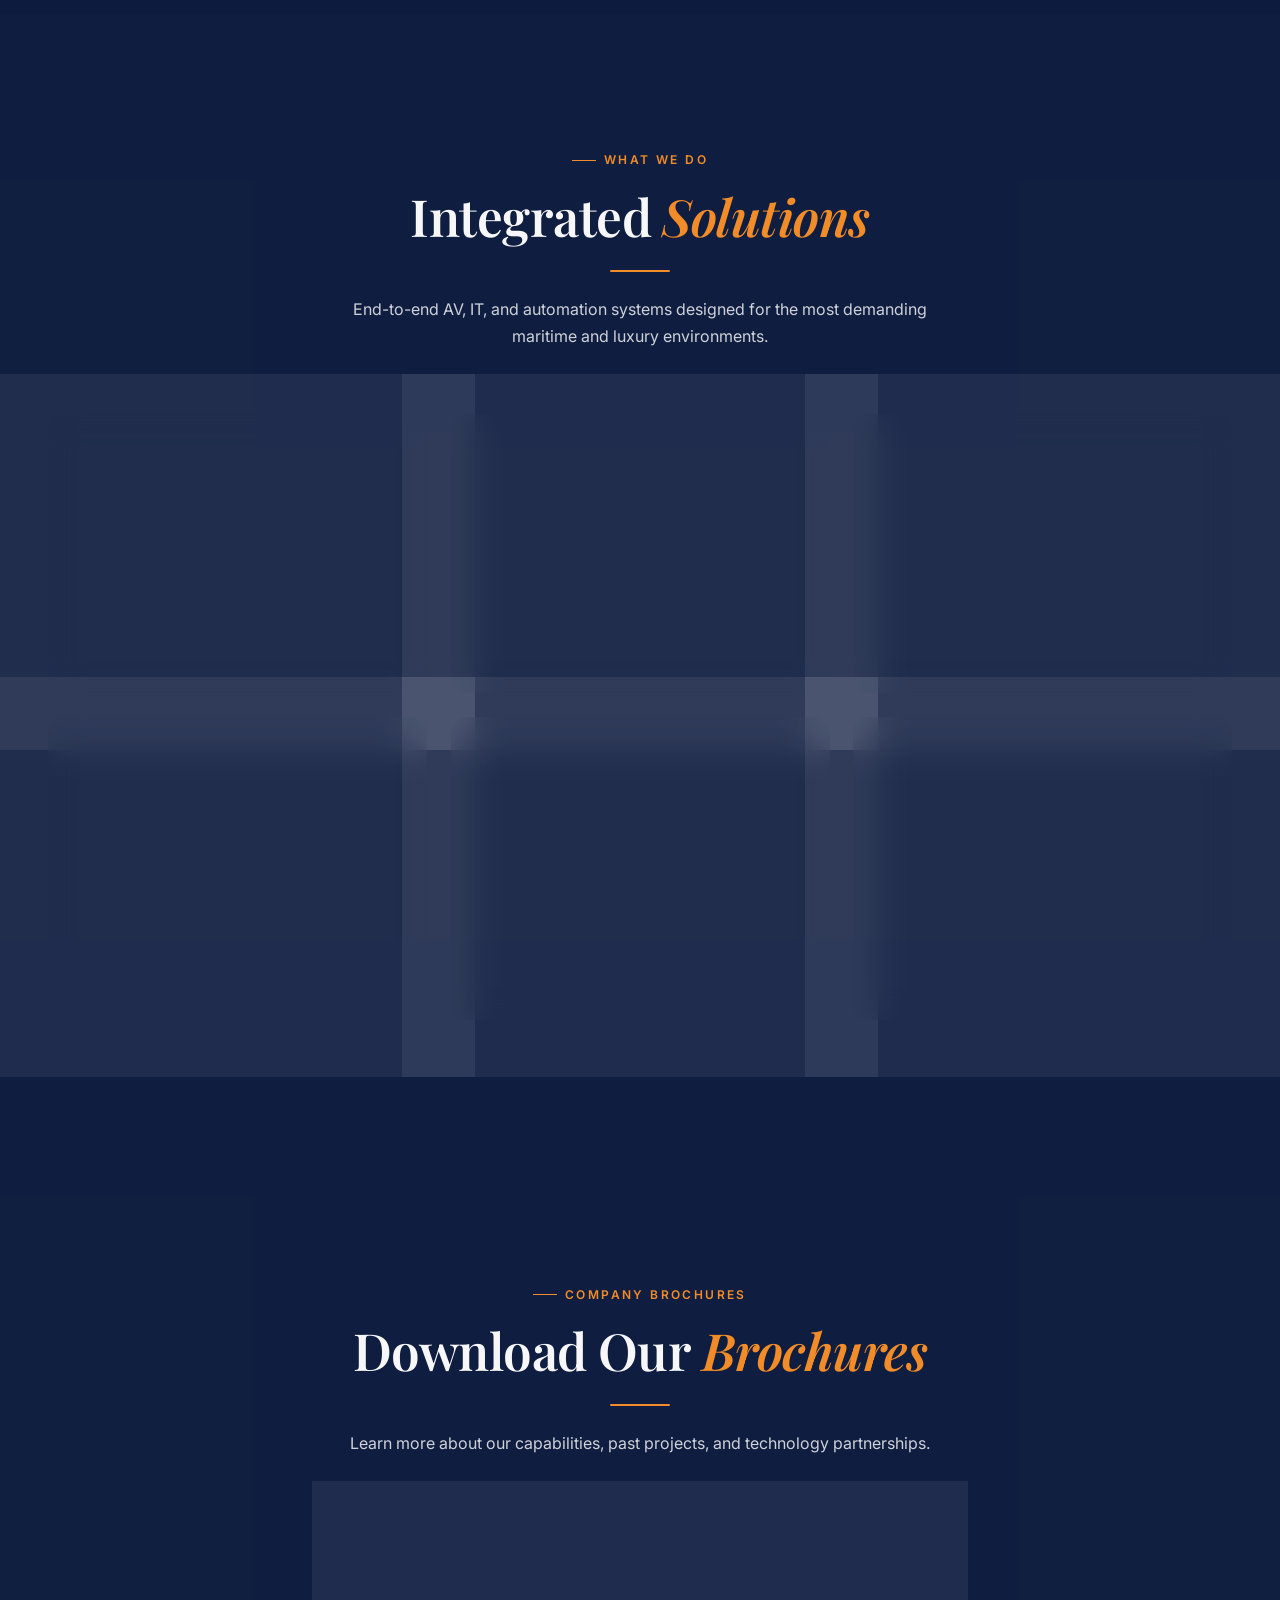
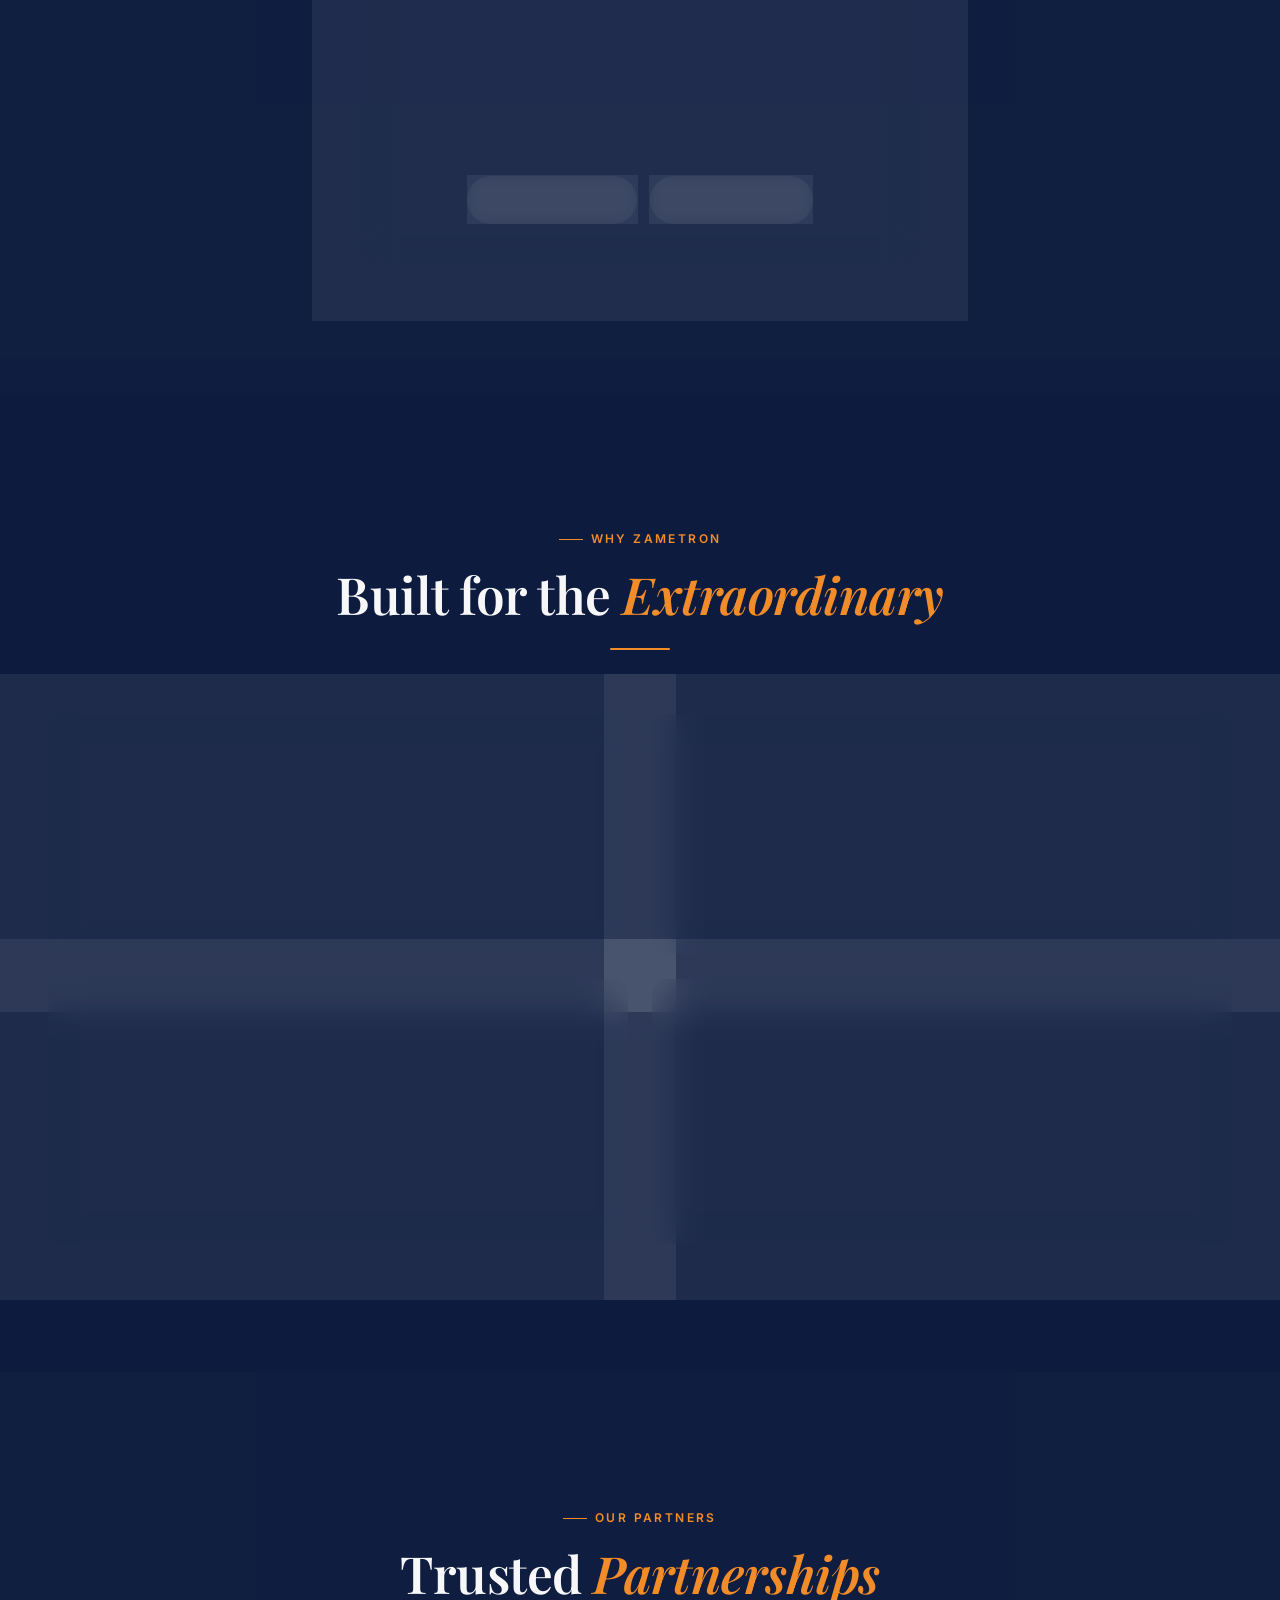
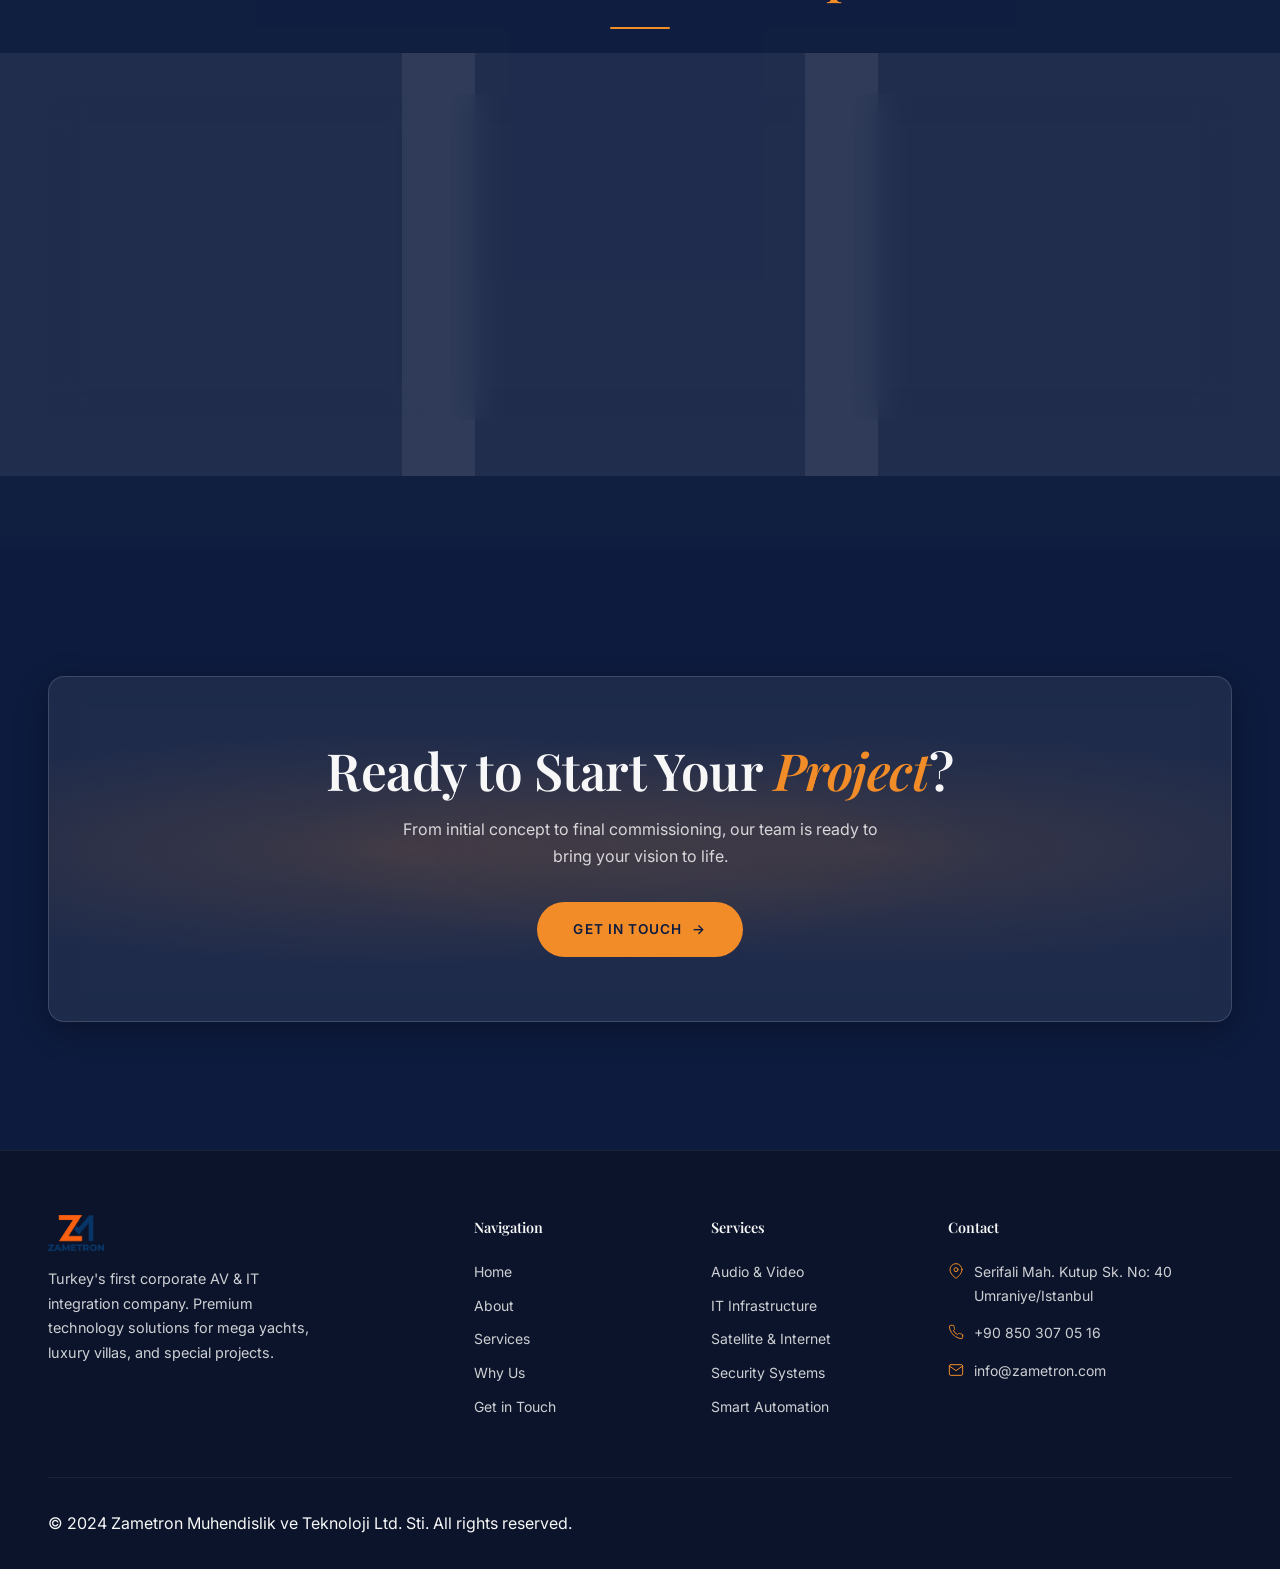
==== commit 243cb9f4: "Ahmet feedback: remove brand certs, add real partners (Wave AVI, MTN, OBEDIO), fix founders (both co" ====
--- a/index.html
+++ b/index.html
@@ -187,7 +187,7 @@
             <svg viewBox="0 0 24 24" fill="none" stroke="currentColor" stroke-width="1.5" stroke-linecap="round" stroke-linejoin="round"><path d="M3 9l9-7 9 7v11a2 2 0 0 1-2 2H5a2 2 0 0 1-2-2z"/><polyline points="9 22 9 12 15 12 15 22"/></svg>
           </div>
           <h3 class="service-card__title" data-i18n="srv.auto.title">Smart Automation</h3>
-          <p class="service-card__text" data-i18n="srv.auto.text">Crestron, Savant, and Control4 programming for total environment control from a single interface.</p>
+          <p class="service-card__text" data-i18n="srv.auto.text">Professional automation programming for total environment control from a single interface - lighting, climate, blinds, and entertainment at your fingertips.</p>
         </div>
       </div>
     </div>
@@ -252,31 +252,55 @@
         </div>
         <div class="glass diff-card reveal stagger-4">
           <div class="diff-card__number">04</div>
-          <h3 class="diff-card__title" data-i18n="diff.4.title">Certified Partnerships</h3>
-          <p class="diff-card__text" data-i18n="diff.4.text">Authorized dealer and integrator for the world's leading technology brands including Crestron, Savant, Cisco, and Lutron.</p>
-        </div>
-      </div>
-    </div>
-  </section>
-
-  <!-- Partner Strip -->
-  <section class="section--sm" style="background: rgba(255,255,255,0.01);">
+          <h3 class="diff-card__title" data-i18n="diff.4.title">Powered by Wave AVI</h3>
+          <p class="diff-card__text" data-i18n="diff.4.text">Through our founding partnership with Wave AVI - a pioneering AV integration firm with offices in London, Netherlands, Phuket, and Singapore - we deliver globally certified solutions backed by decades of expertise.</p>
+        </div>
+      </div>
+    </div>
+  </section>
+
+  <!-- Partners -->
+  <section class="section" style="background: rgba(255,255,255,0.01);">
     <div class="container">
       <div class="section__header section__header--center reveal">
-        <p class="label" data-i18n="partners.label">Technology Partners</p>
-        <h2 class="heading-sm" data-i18n="partners.heading">Trusted by the Industry's Best Brands</h2>
-      </div>
-      <div class="partners reveal">
-        <span class="partners__item">Crestron</span>
-        <span class="partners__item">Lutron</span>
-        <span class="partners__item">Control4</span>
-        <span class="partners__item">Cisco</span>
-        <span class="partners__item">Q-SYS</span>
-        <span class="partners__item">Starlink</span>
-        <span class="partners__item">Peplink</span>
-        <span class="partners__item">MTN SAT</span>
-        <span class="partners__item">Samsung</span>
-        <span class="partners__item">JBL</span>
+        <p class="label" data-i18n="partners.label">Our Partners</p>
+        <h2 class="heading-lg" data-i18n="partners.heading">Trusted <em class="text-accent">Partnerships</em></h2>
+        <div class="section-divider"></div>
+      </div>
+
+      <div class="partner-cards">
+        <!-- Wave AVI -->
+        <div class="glass partner-card reveal stagger-1">
+          <img src="images/partner-waveavi.png" alt="Wave AVI" class="partner-card__logo">
+          <h3 class="partner-card__name">Wave AVI</h3>
+          <p class="partner-card__text">Our founding partner and the most important inspiration behind Zametron. Pioneering AV integration firm with offices in London, Netherlands, Phuket, and Singapore.</p>
+          <div class="partner-card__links">
+            <a href="https://waveavi.com" target="_blank" rel="noopener" class="partner-card__link">waveavi.com</a>
+            <a href="https://www.linkedin.com/company/wave-avi/" target="_blank" rel="noopener" class="partner-card__link partner-card__link--li">LinkedIn</a>
+          </div>
+        </div>
+
+        <!-- MTN -->
+        <div class="glass partner-card reveal stagger-2">
+          <div class="partner-card__logo-text">MTN</div>
+          <h3 class="partner-card__name">MTN Satellite Communications</h3>
+          <p class="partner-card__text">Leading global satellite and hybrid connectivity provider for maritime, yachting, offshore, and corporate sectors. Our connectivity backbone for Starlink Maritime solutions.</p>
+          <div class="partner-card__links">
+            <a href="https://www.mtnsat.com" target="_blank" rel="noopener" class="partner-card__link">mtnsat.com</a>
+            <a href="https://www.linkedin.com/company/mtn-satellite-communications/" target="_blank" rel="noopener" class="partner-card__link partner-card__link--li">LinkedIn</a>
+          </div>
+        </div>
+
+        <!-- OBEDIO -->
+        <div class="glass partner-card reveal stagger-3">
+          <img src="images/partner-obedio.svg" alt="OBEDIO" class="partner-card__logo partner-card__logo--obedio">
+          <h3 class="partner-card__name">OBEDIO</h3>
+          <p class="partner-card__text">Smart crew call and butler call system for superyachts, luxury villas, and private estates. Voice-to-text service button with 100+ language translation and Crestron/Control4 integration.</p>
+          <div class="partner-card__links">
+            <a href="https://obedio.de" target="_blank" rel="noopener" class="partner-card__link">obedio.de</a>
+            <a href="https://www.linkedin.com/company/obedio" target="_blank" rel="noopener" class="partner-card__link partner-card__link--li">LinkedIn</a>
+          </div>
+        </div>
       </div>
     </div>
   </section>
--- a/style.css
+++ b/style.css
@@ -1269,6 +1269,99 @@
 }
 
 /* =========================================================
+   Partner Cards
+   ========================================================= */
+
+.partner-cards {
+  display: grid;
+  grid-template-columns: repeat(3, 1fr);
+  gap: 24px;
+}
+
+.partner-card {
+  padding: 40px 28px;
+  text-align: center;
+  transition: all 0.4s var(--ease-out-expo);
+}
+
+.partner-card:hover {
+  transform: translateY(-4px);
+  border-color: var(--glass-border-hover);
+}
+
+.partner-card__logo {
+  height: 48px;
+  width: auto;
+  margin: 0 auto 16px;
+  object-fit: contain;
+}
+
+.partner-card__logo--obedio {
+  height: 40px;
+  filter: brightness(0) invert(1);
+}
+
+.partner-card__logo-text {
+  font-family: var(--font-display);
+  font-size: 2rem;
+  font-weight: 700;
+  color: var(--gold);
+  margin-bottom: 8px;
+  letter-spacing: 0.05em;
+}
+
+.partner-card__name {
+  font-family: var(--font-display);
+  font-size: 1.1rem;
+  font-weight: 600;
+  margin-bottom: 10px;
+}
+
+.partner-card__text {
+  font-size: 0.85rem;
+  color: var(--text-secondary);
+  line-height: 1.6;
+  margin-bottom: 18px;
+}
+
+.partner-card__links {
+  display: flex;
+  gap: 12px;
+  justify-content: center;
+  flex-wrap: wrap;
+}
+
+.partner-card__link {
+  font-size: 0.8rem;
+  font-weight: 500;
+  color: var(--teal);
+  padding: 6px 16px;
+  border: 1px solid var(--glass-border);
+  border-radius: 100px;
+  transition: all 0.3s ease;
+}
+
+.partner-card__link:hover {
+  border-color: var(--teal);
+  background: var(--teal-dim);
+}
+
+.partner-card__link--li {
+  color: var(--gold);
+}
+
+.partner-card__link--li:hover {
+  border-color: var(--gold);
+  background: var(--gold-dim);
+}
+
+@media (max-width: 768px) {
+  .partner-cards {
+    grid-template-columns: 1fr;
+  }
+}
+
+/* =========================================================
    Timeline
    ========================================================= */
 
@@ -2034,6 +2127,12 @@
   gap: 24px;
 }
 
+.team-grid--two {
+  grid-template-columns: repeat(2, 1fr);
+  max-width: 640px;
+  margin: 0 auto;
+}
+
 .team-card {
   text-align: center;
   padding: 40px 24px;
@@ -2089,6 +2188,25 @@
   font-size: 0.85rem;
   color: var(--text-secondary);
   line-height: 1.6;
+  margin-bottom: 16px;
+}
+
+.team-card__linkedin {
+  display: inline-flex;
+  align-items: center;
+  gap: 6px;
+  font-size: 0.8rem;
+  font-weight: 500;
+  color: var(--gold);
+  padding: 8px 16px;
+  border: 1px solid var(--glass-border);
+  border-radius: 100px;
+  transition: all 0.3s ease;
+}
+
+.team-card__linkedin:hover {
+  border-color: var(--gold);
+  background: var(--gold-dim);
 }
 
 @media (max-width: 768px) {
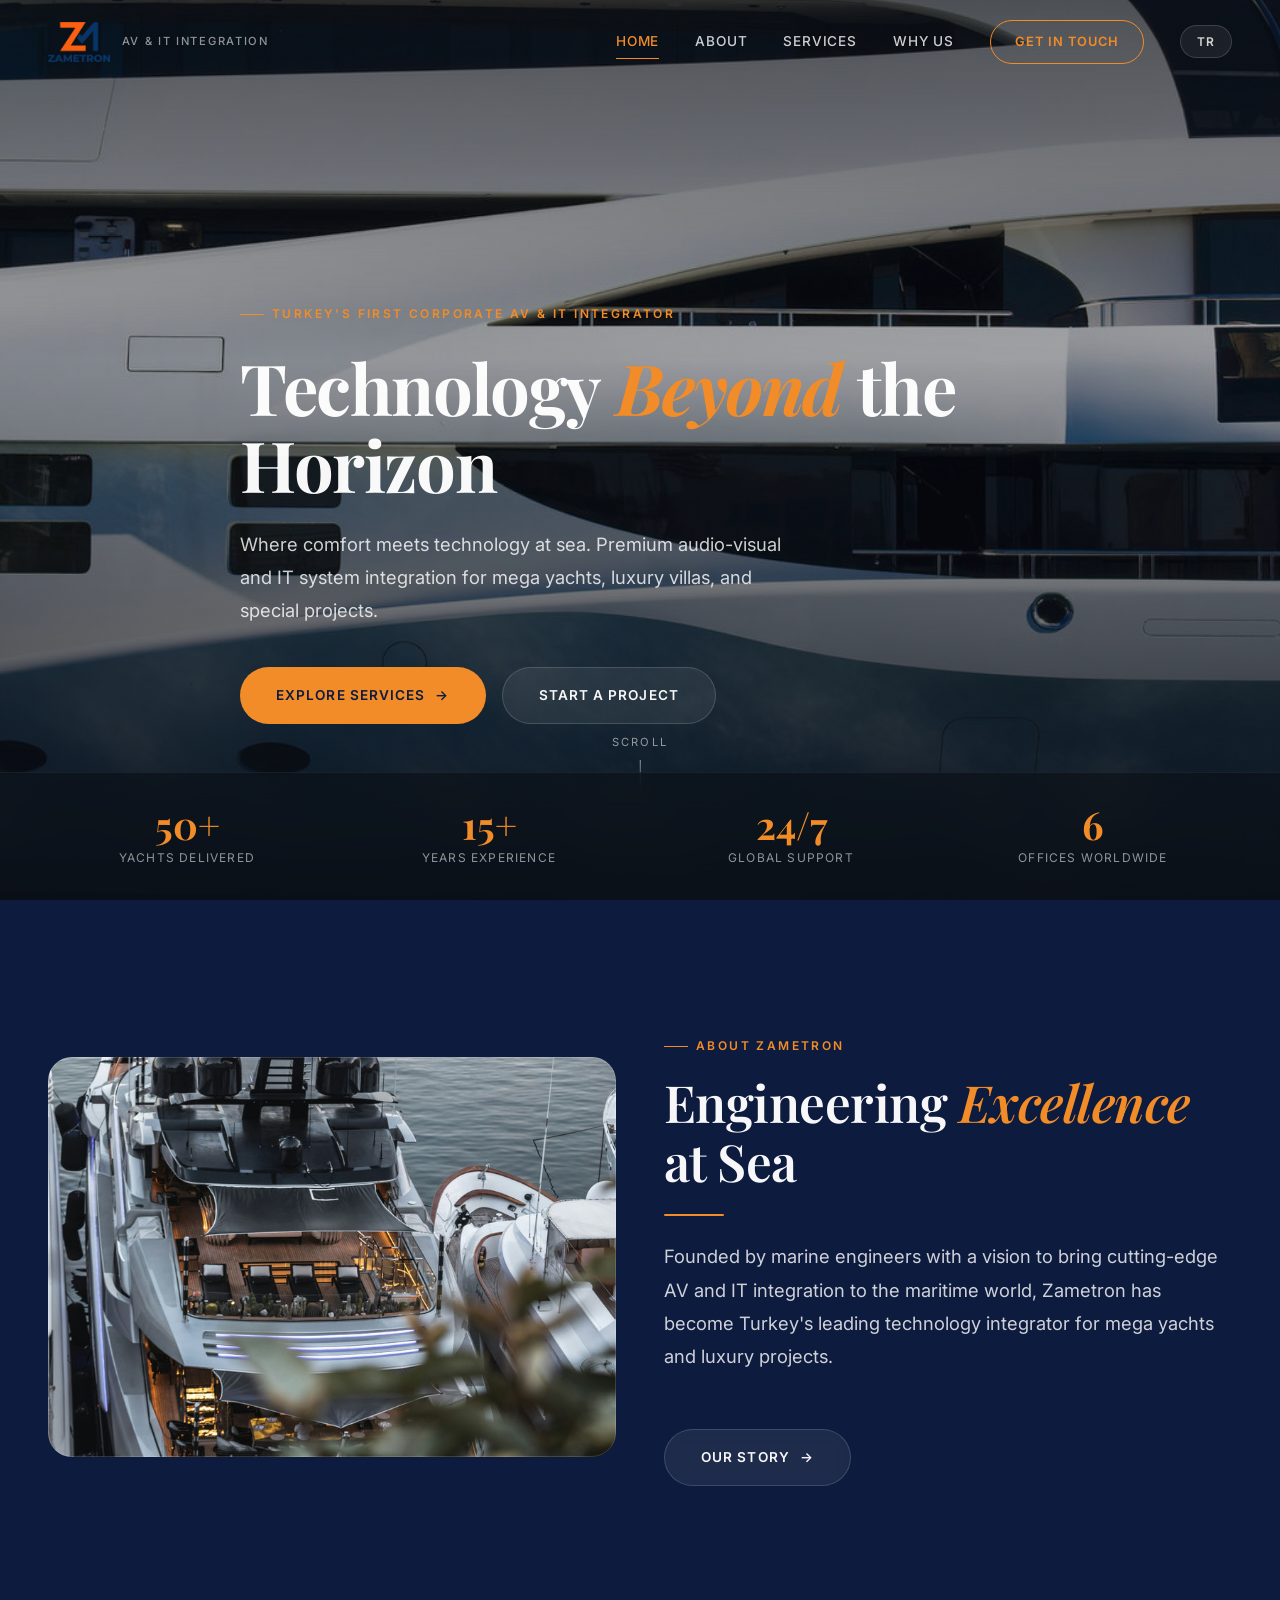
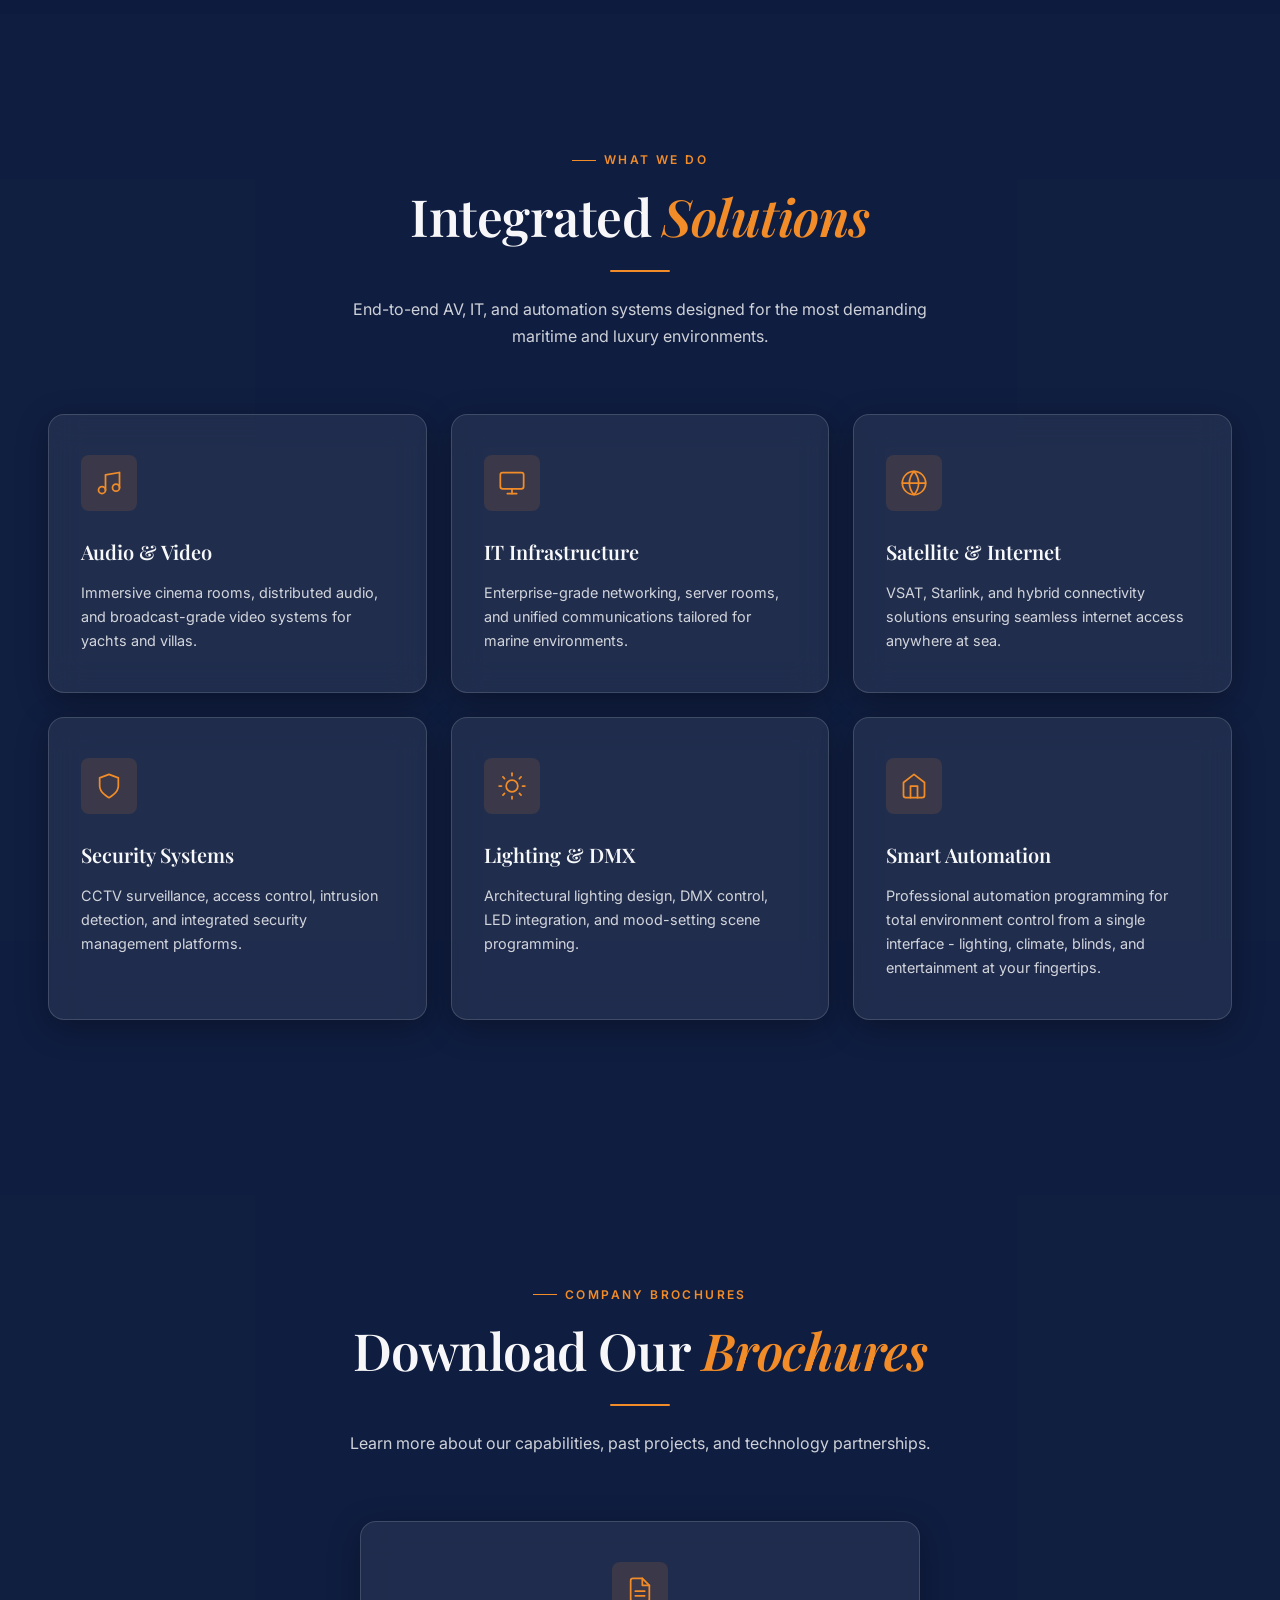
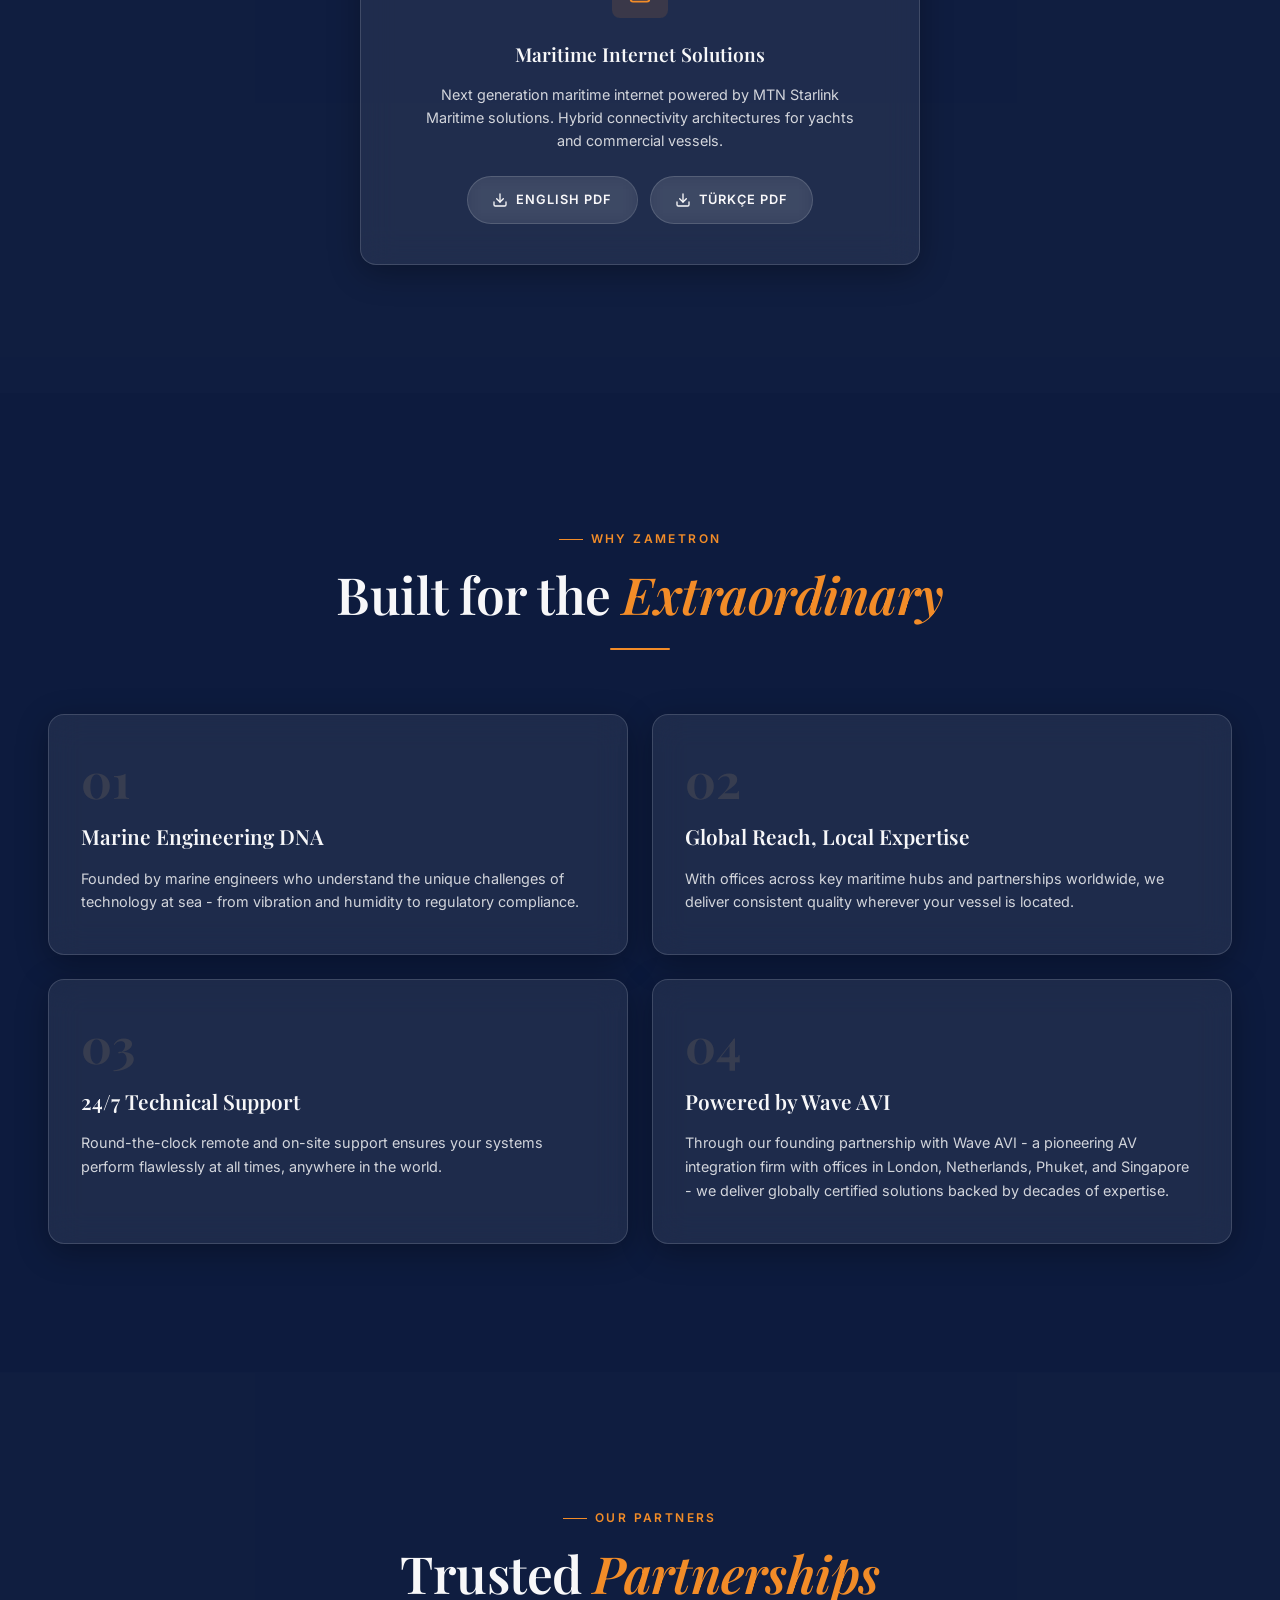
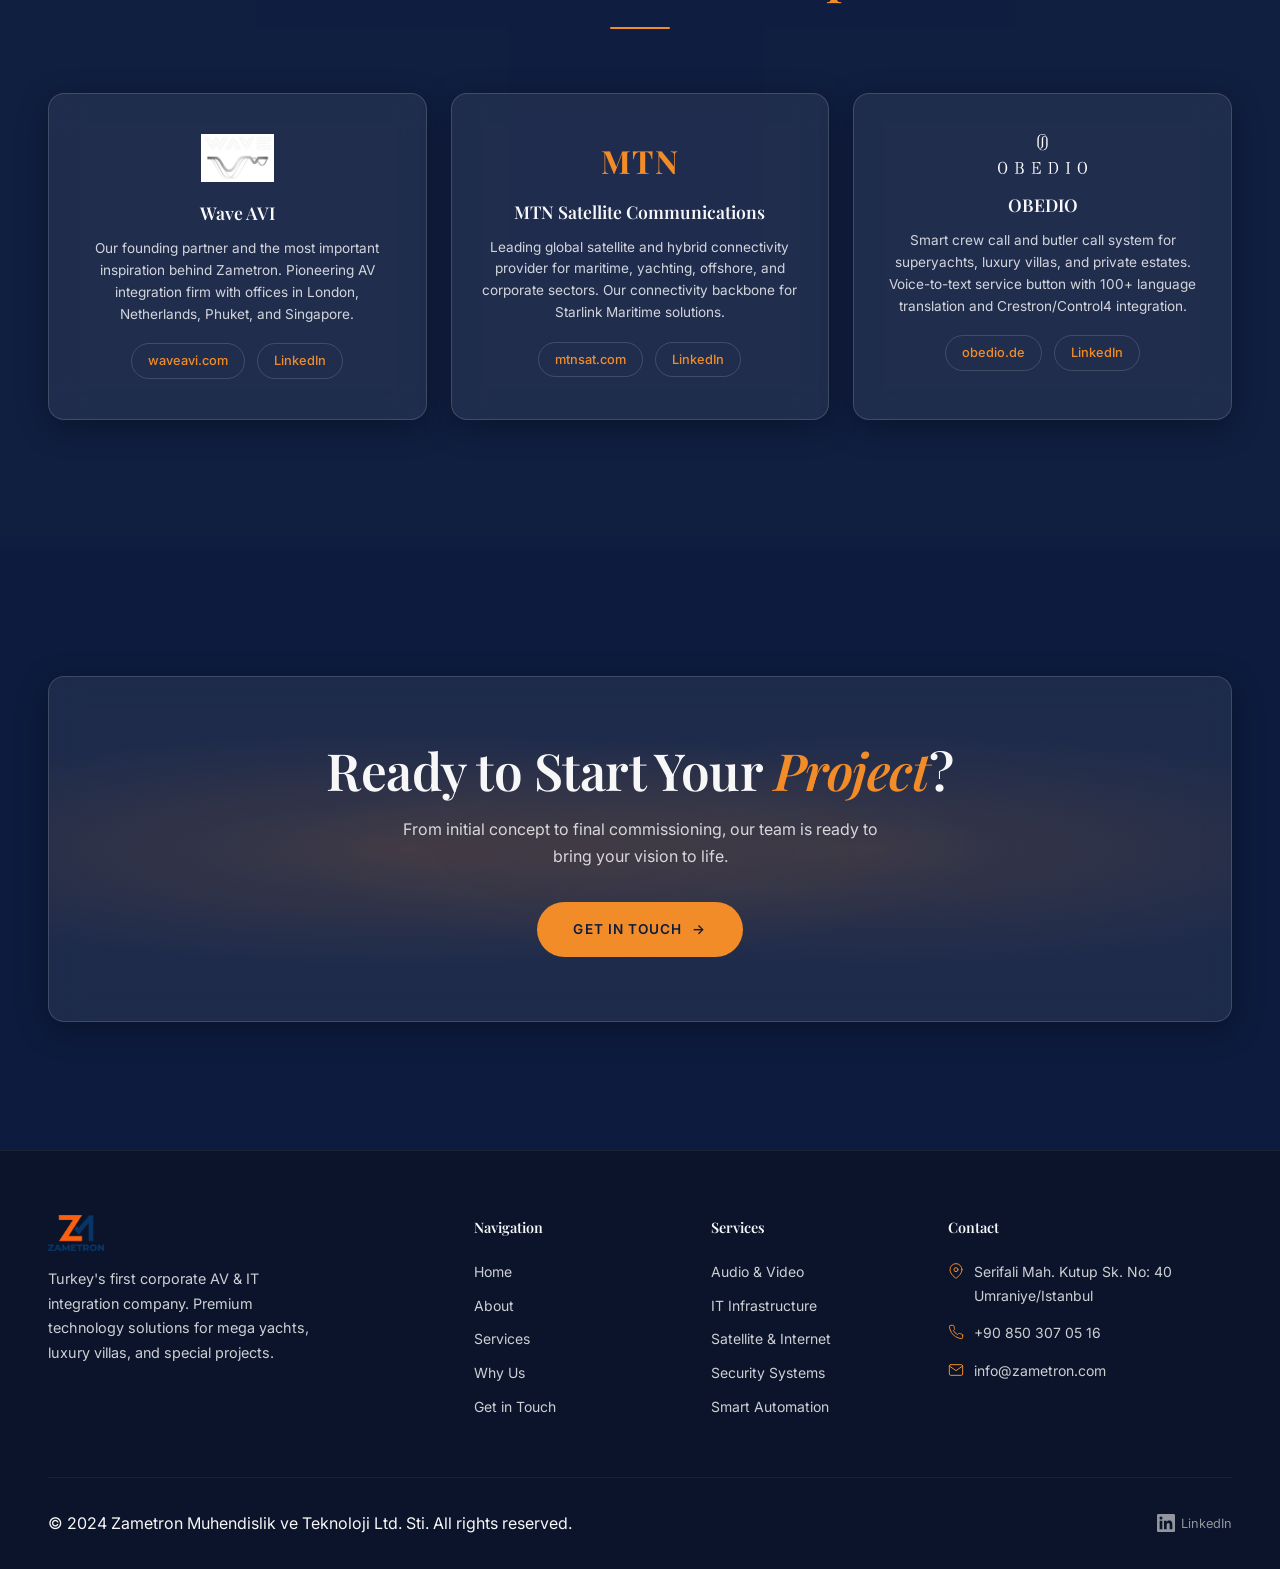
==== commit 217d700e: "add Zametron company LinkedIn to footer" ====
--- a/index.html
+++ b/index.html
@@ -361,6 +361,10 @@
       </div>
       <div class="footer__bottom">
         <p data-i18n="footer.copyright">&copy; 2024 Zametron Muhendislik ve Teknoloji Ltd. Sti. All rights reserved.</p>
+        <a href="https://www.linkedin.com/company/zametrontech" target="_blank" rel="noopener" class="footer__linkedin" aria-label="Zametron on LinkedIn">
+          <svg viewBox="0 0 24 24" fill="currentColor" width="18" height="18"><path d="M20.447 20.452h-3.554v-5.569c0-1.328-.027-3.037-1.852-3.037-1.853 0-2.136 1.445-2.136 2.939v5.667H9.351V9h3.414v1.561h.046c.477-.9 1.637-1.85 3.37-1.85 3.601 0 4.267 2.37 4.267 5.455v6.286zM5.337 7.433a2.062 2.062 0 0 1-2.063-2.065 2.064 2.064 0 1 1 2.063 2.065zm1.782 13.019H3.555V9h3.564v11.452zM22.225 0H1.771C.792 0 0 .774 0 1.729v20.542C0 23.227.792 24 1.771 24h20.451C23.2 24 24 23.227 24 22.271V1.729C24 .774 23.2 0 22.222 0h.003z"/></svg>
+          LinkedIn
+        </a>
       </div>
     </div>
   </footer>
--- a/style.css
+++ b/style.css
@@ -1951,6 +1951,19 @@
   gap: 16px;
 }
 
+.footer__linkedin {
+  display: inline-flex;
+  align-items: center;
+  gap: 6px;
+  font-size: 0.8rem;
+  color: var(--text-muted);
+  transition: color 0.3s ease;
+}
+
+.footer__linkedin:hover {
+  color: var(--gold);
+}
+
 .footer__copy {
   font-size: 0.8rem;
   color: var(--text-muted);
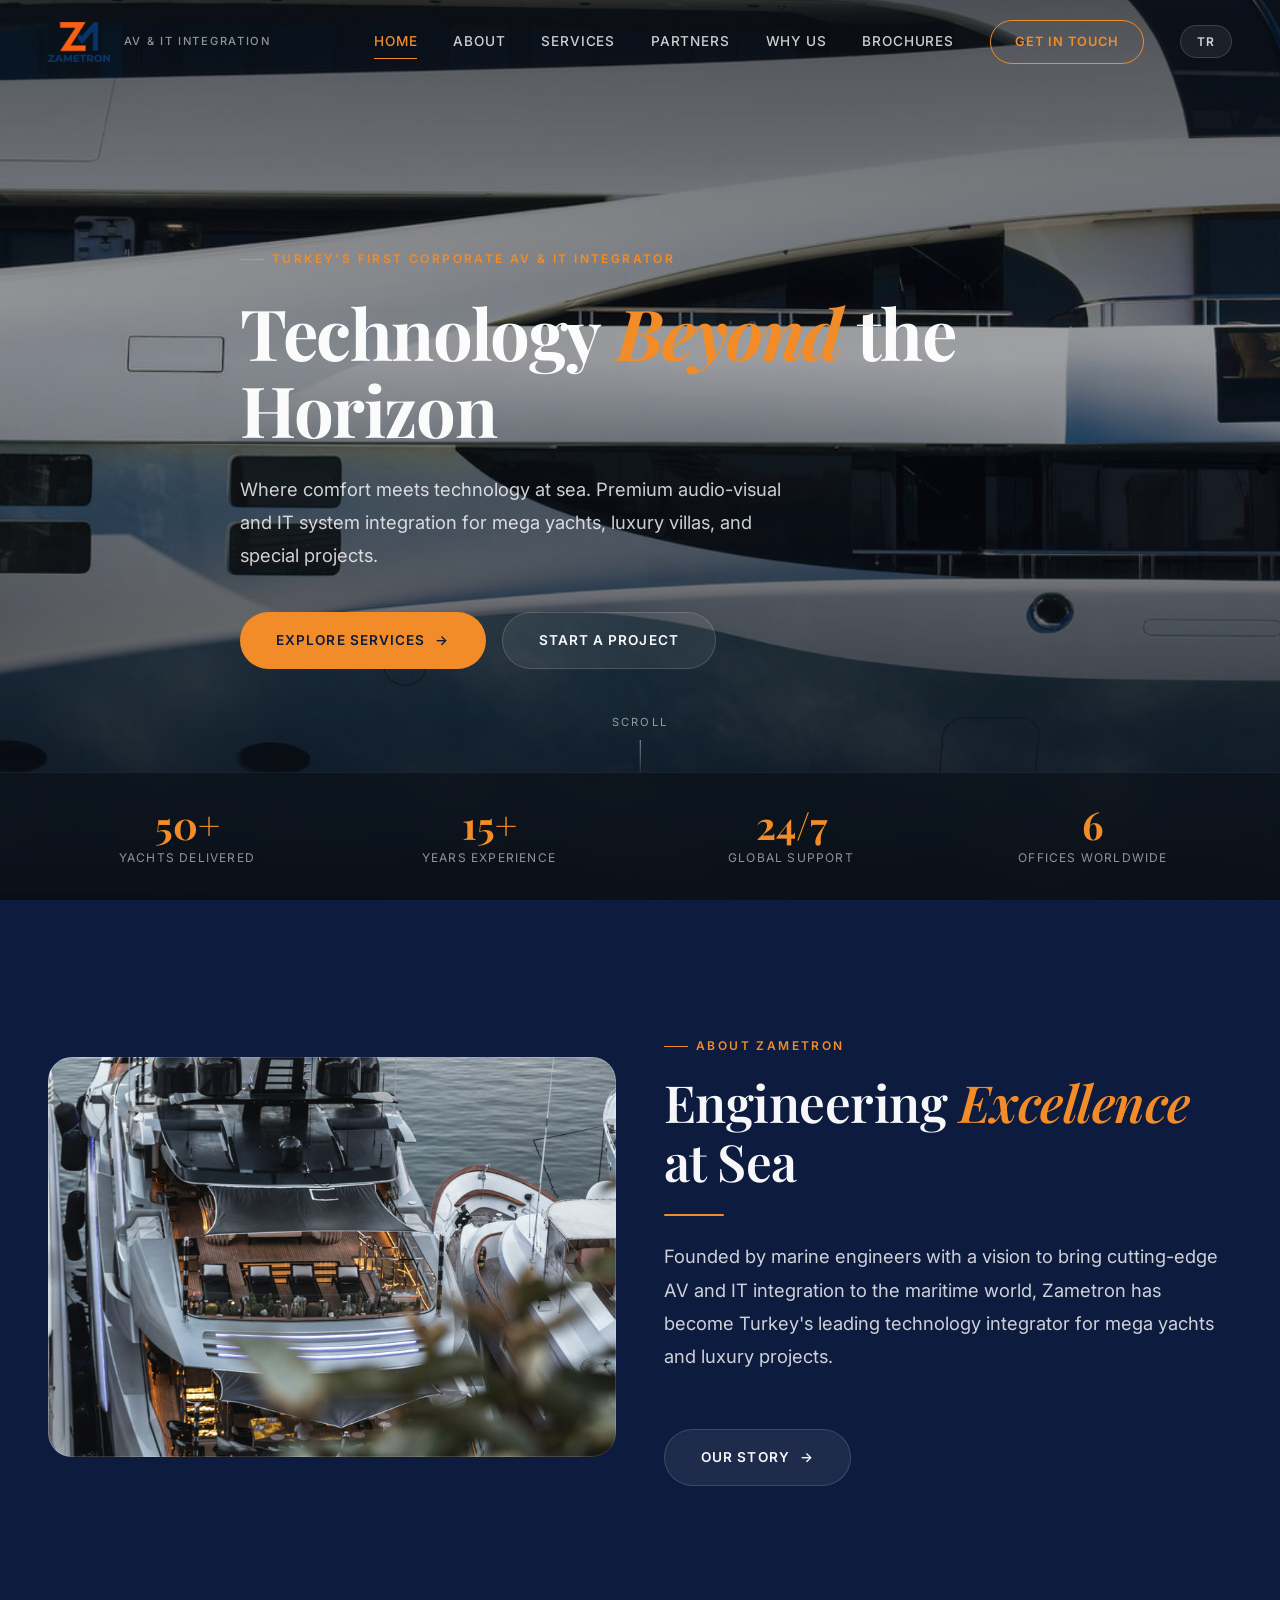
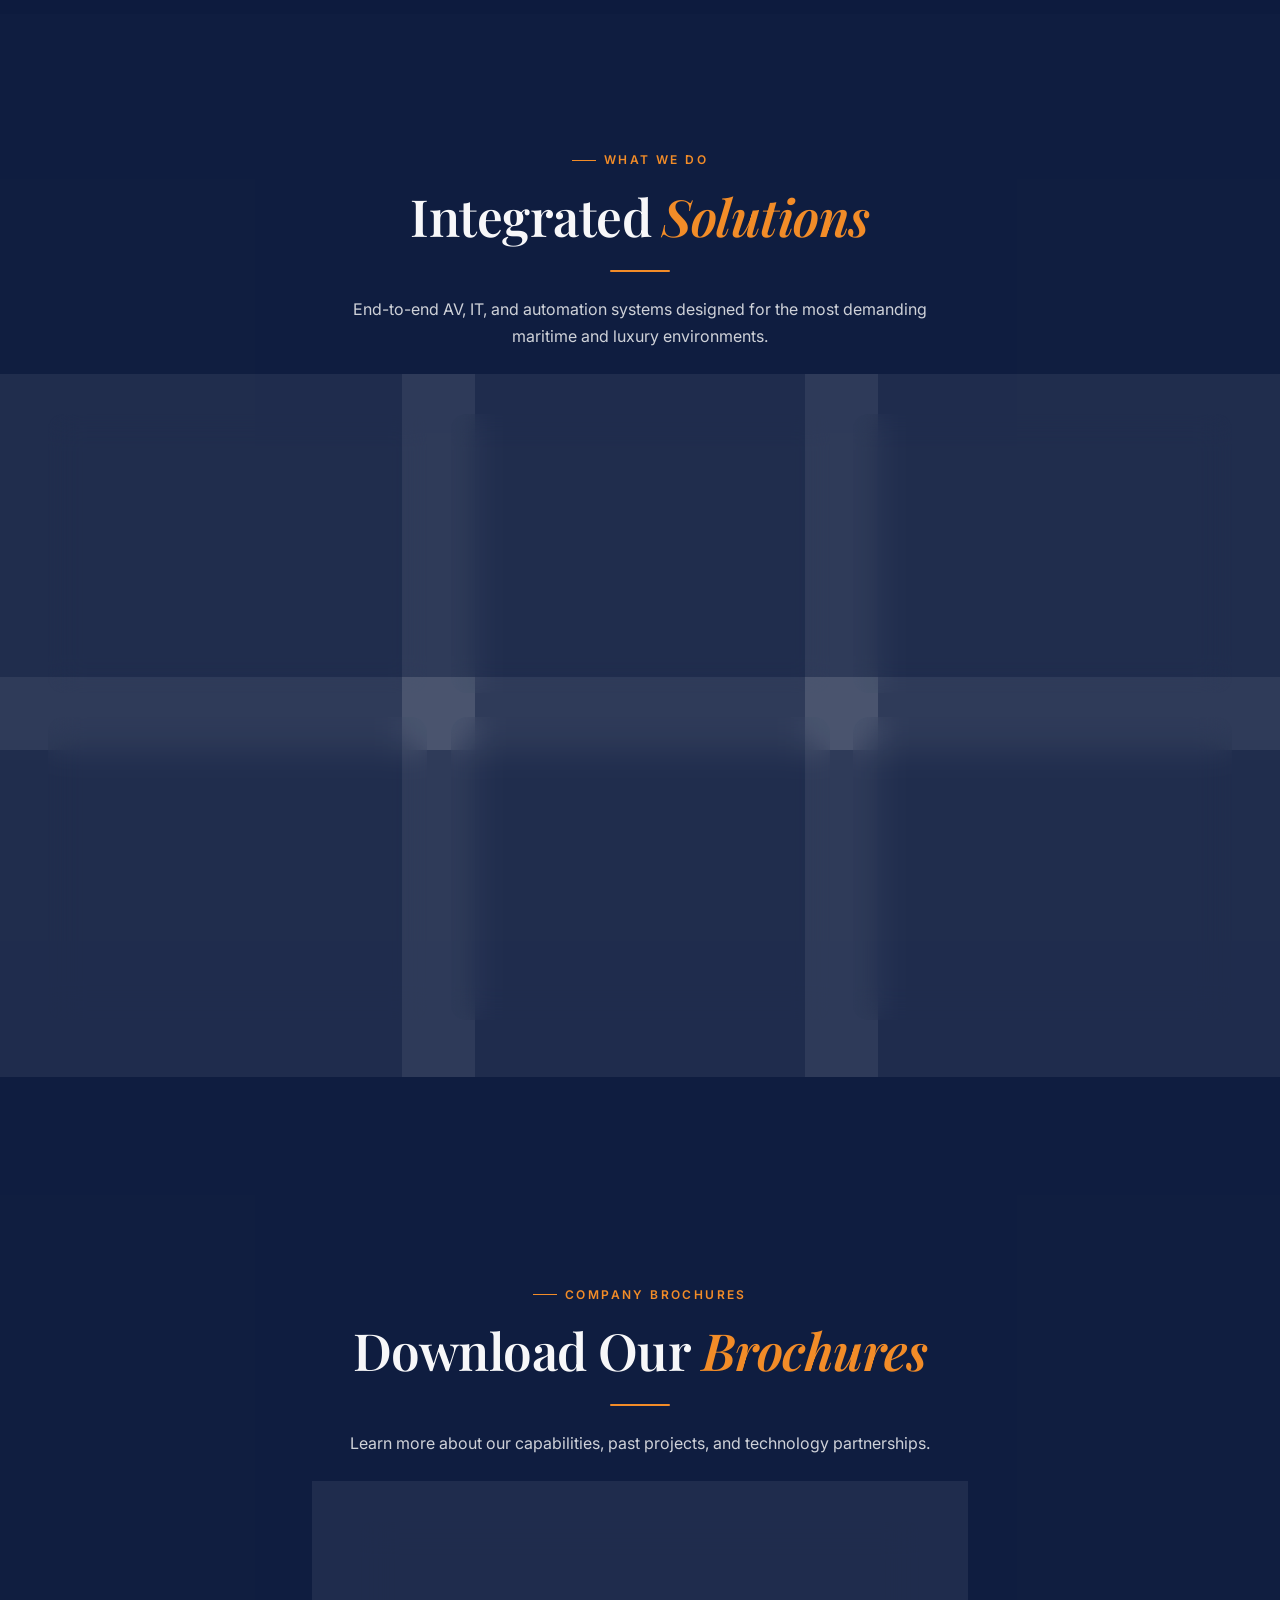
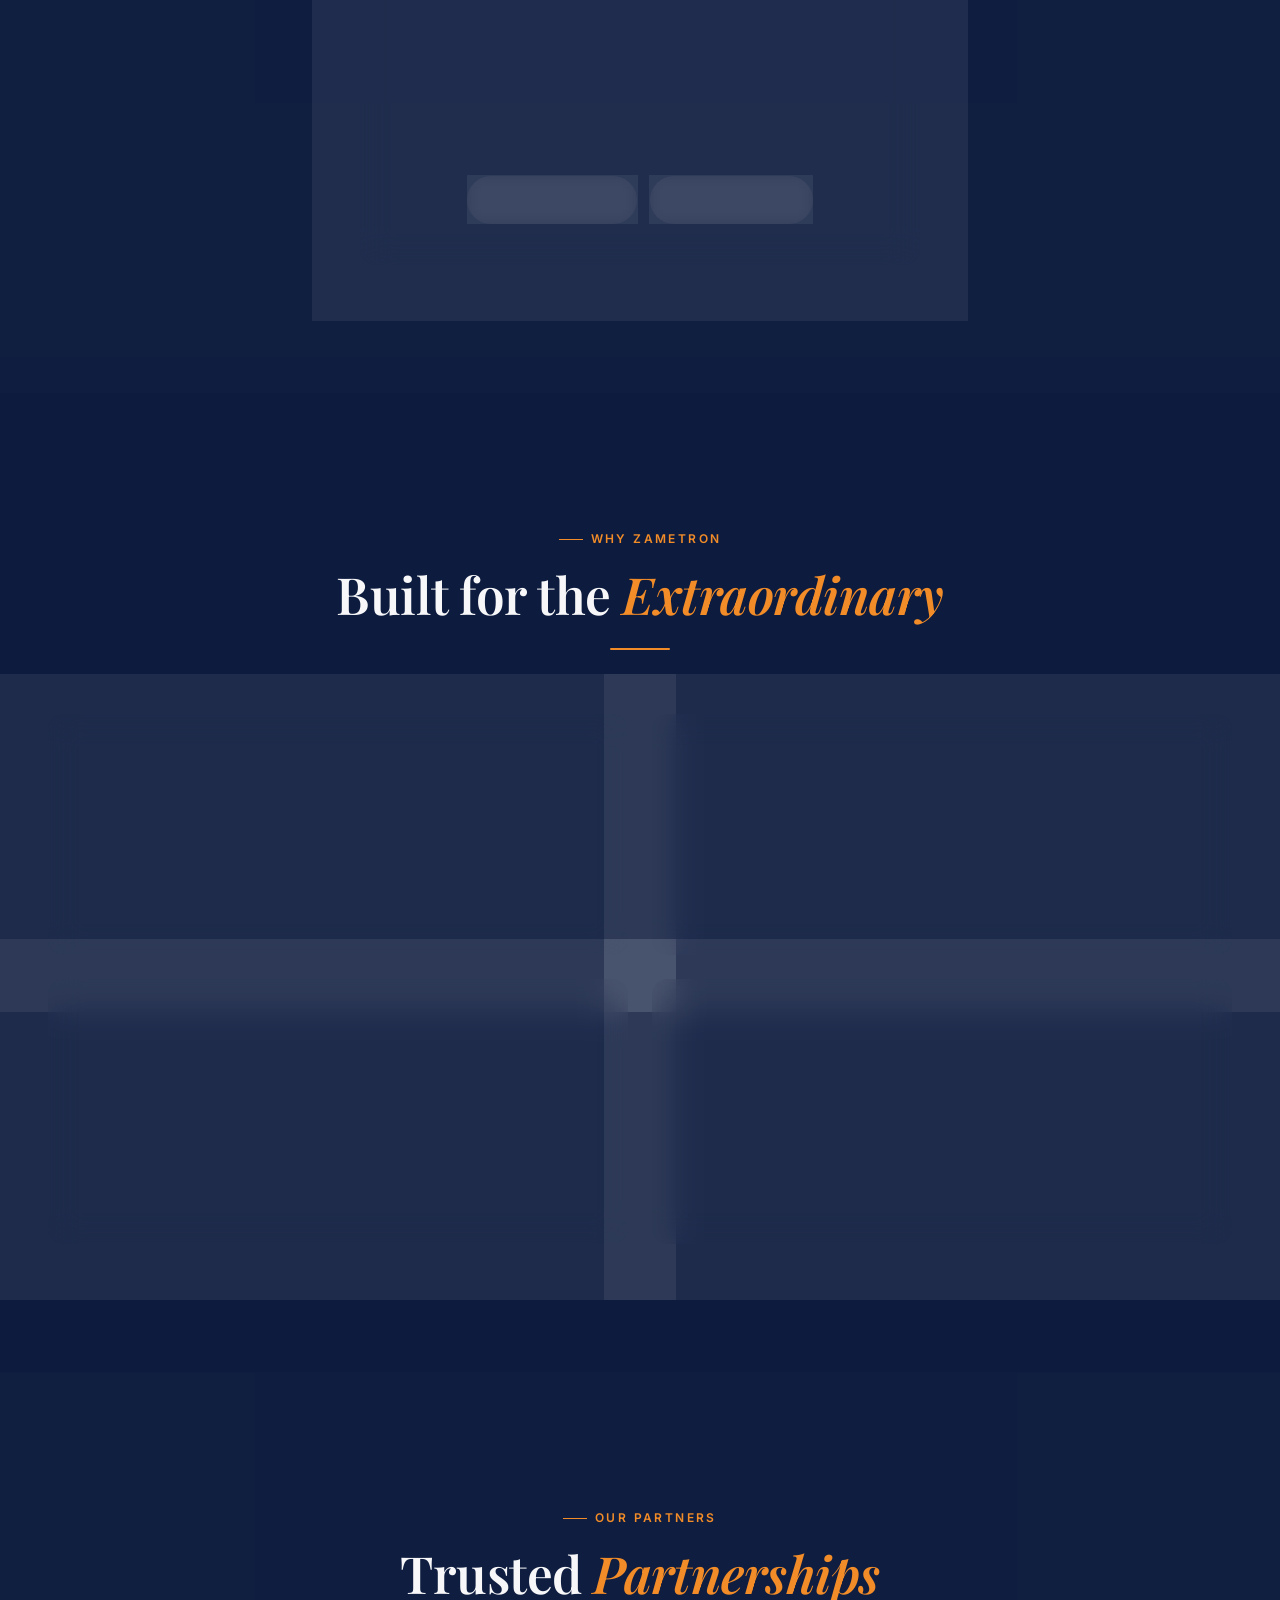
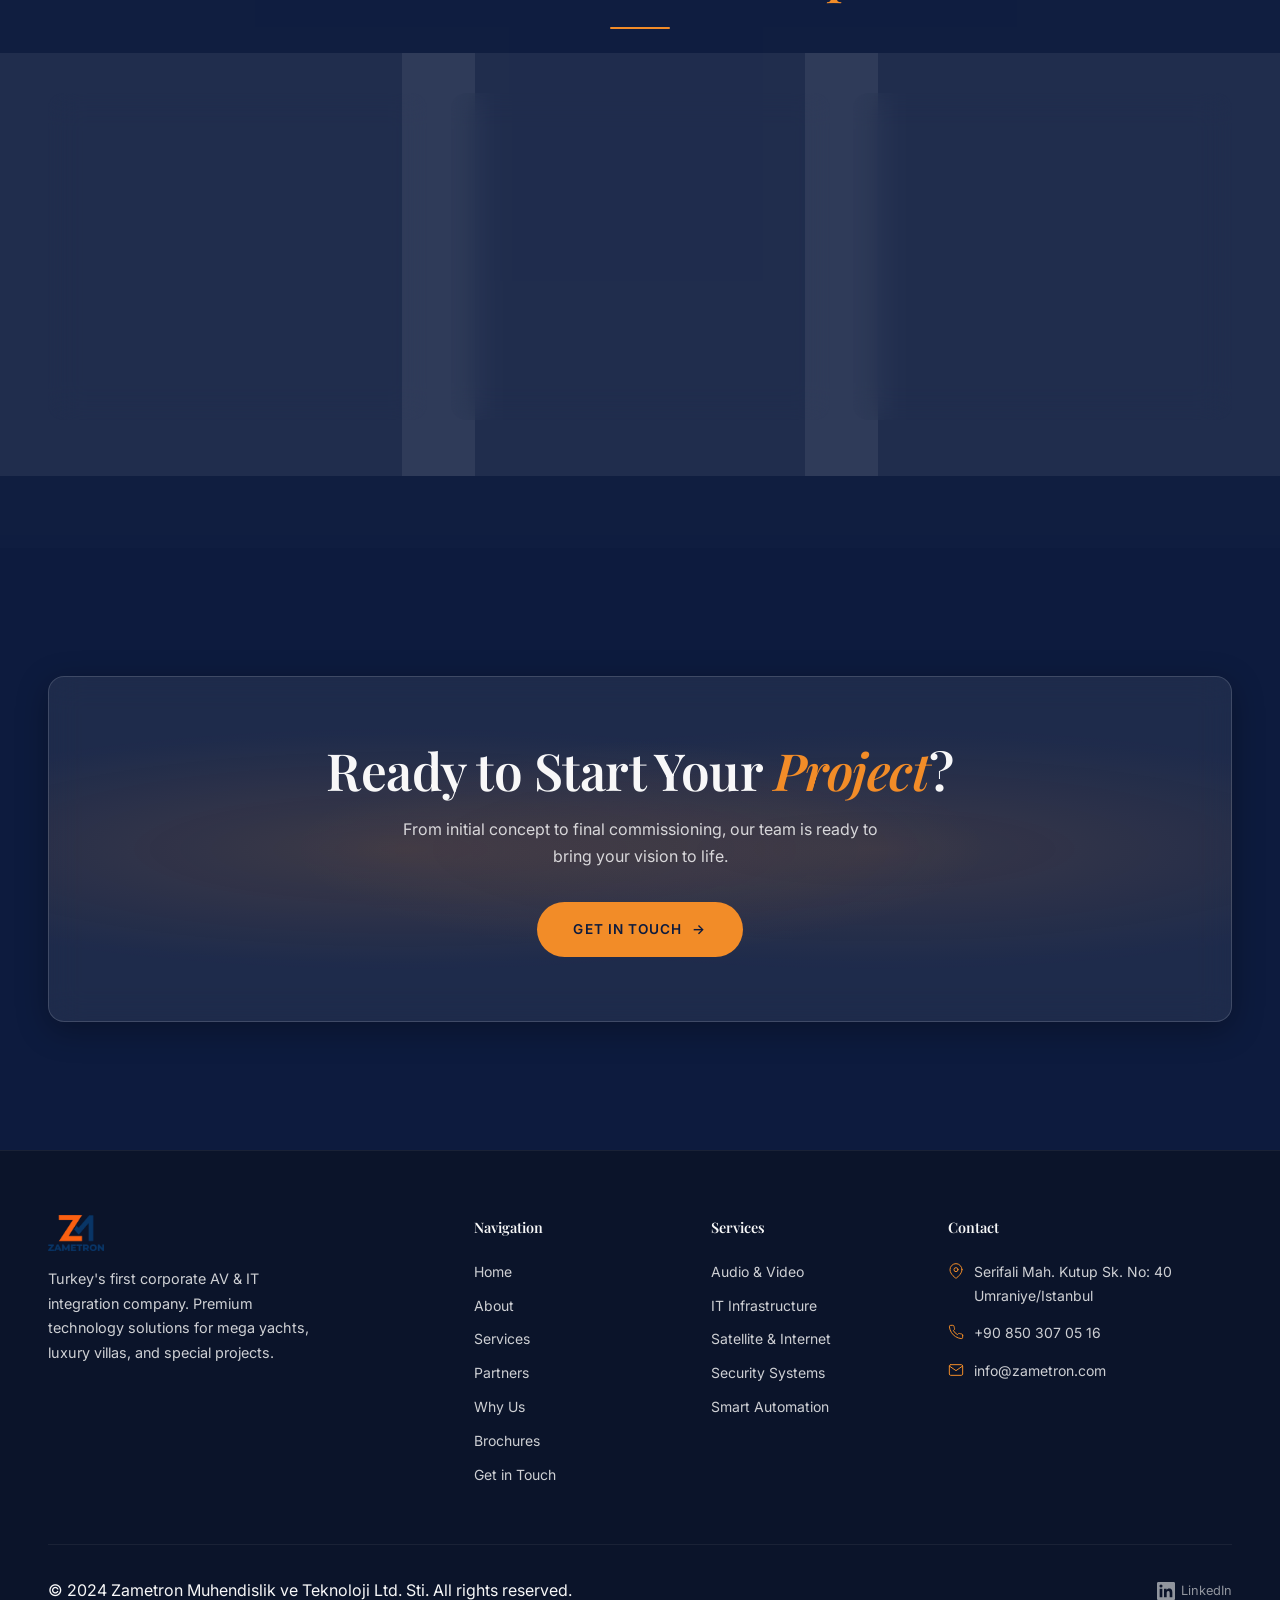
==== commit f5e42961: "add Partners and Brochures pages, update nav on all pages" ====
--- a/index.html
+++ b/index.html
@@ -38,7 +38,9 @@
         <a href="index.html" class="nav__link nav__link--active" data-i18n="nav.home">Home</a>
         <a href="about.html" class="nav__link" data-i18n="nav.about">About</a>
         <a href="services.html" class="nav__link" data-i18n="nav.services">Services</a>
+        <a href="partners.html" class="nav__link" data-i18n="nav.partners">Partners</a>
         <a href="why-us.html" class="nav__link" data-i18n="nav.whyUs">Why Us</a>
+        <a href="brochures.html" class="nav__link" data-i18n="nav.brochures">Brochures</a>
         <a href="contact.html" class="nav__link nav__cta" data-i18n="nav.contact">Get in Touch</a>
       </nav>
 
@@ -51,7 +53,11 @@
       <a href="index.html" class="nav__link nav__link--active" data-i18n="nav.home">Home</a>
       <a href="about.html" class="nav__link" data-i18n="nav.about">About</a>
       <a href="services.html" class="nav__link" data-i18n="nav.services">Services</a>
+        <a href="partners.html" class="nav__link" data-i18n="nav.partners">Partners</a>
+        <a href="partners.html" class="nav__link" data-i18n="nav.partners">Partners</a>
       <a href="why-us.html" class="nav__link" data-i18n="nav.whyUs">Why Us</a>
+        <a href="brochures.html" class="nav__link" data-i18n="nav.brochures">Brochures</a>
+        <a href="brochures.html" class="nav__link" data-i18n="nav.brochures">Brochures</a>
       <a href="contact.html" class="nav__cta" data-i18n="nav.contact">Get in Touch</a>
     </nav>
   </header>
@@ -332,7 +338,9 @@
           <a href="index.html" class="footer__link" data-i18n="nav.home">Home</a>
           <a href="about.html" class="footer__link" data-i18n="nav.about">About</a>
           <a href="services.html" class="footer__link" data-i18n="nav.services">Services</a>
+          <a href="partners.html" class="footer__link" data-i18n="nav.partners">Partners</a>
           <a href="why-us.html" class="footer__link" data-i18n="nav.whyUs">Why Us</a>
+          <a href="brochures.html" class="footer__link" data-i18n="nav.brochures">Brochures</a>
           <a href="contact.html" class="footer__link" data-i18n="nav.contact">Contact</a>
         </div>
         <div>
--- a/style.css
+++ b/style.css
@@ -67,6 +67,8 @@
   scroll-behavior: smooth;
   -webkit-text-size-adjust: 100%;
   font-size: 16px;
+  overflow-x: hidden;
+  width: 100%;
 }
 
 body {
@@ -75,6 +77,8 @@
   color: var(--text-primary);
   line-height: 1.7;
   overflow-x: hidden;
+  width: 100%;
+  max-width: 100vw;
   -webkit-font-smoothing: antialiased;
   -moz-osx-font-smoothing: grayscale;
 }
@@ -197,6 +201,8 @@
   transform: translate(-50%, -50%);
   transition: opacity 0.3s ease;
   will-change: left, top;
+  contain: layout style paint;
+  overflow: hidden;
 }
 
 /* =========================================================
@@ -244,8 +250,9 @@
 .nav__logo {
   display: flex;
   align-items: center;
-  gap: 12px;
+  gap: 14px;
   z-index: 1001;
+  flex-shrink: 0;
 }
 
 .nav__logo-img {
@@ -639,6 +646,7 @@
   flex-direction: column;
   justify-content: center;
   overflow: hidden;
+  padding-bottom: 110px;
 }
 
 .hero__bg {
@@ -688,10 +696,16 @@
     width: 100%;
     justify-content: center;
   }
+  .hero {
+    padding-bottom: 100px;
+  }
 }
 @media (max-width: 400px) {
   .hero__content {
     padding-top: 80px;
+  }
+  .hero {
+    padding-bottom: 90px;
   }
 }
 
@@ -748,7 +762,7 @@
 /* Hero Scroll Indicator */
 .hero__scroll {
   position: absolute;
-  bottom: 100px;
+  bottom: 120px;
   left: 50%;
   transform: translateX(-50%);
   z-index: 1;
@@ -764,7 +778,7 @@
   animation: scrollBounce 2s infinite;
 }
 
-@media (max-height: 750px) {
+@media (max-height: 800px) {
   .hero__scroll {
     display: none;
   }
@@ -1269,7 +1283,239 @@
 }
 
 /* =========================================================
-   Partner Cards
+   Partner Detail (Partners Page)
+   ========================================================= */
+
+.partner-detail {
+  display: grid;
+  grid-template-columns: 240px 1fr;
+  gap: 48px;
+  align-items: center;
+}
+
+.partner-detail--reverse {
+  direction: rtl;
+}
+
+.partner-detail--reverse .partner-detail__content {
+  direction: ltr;
+}
+
+.partner-detail__logo {
+  text-align: center;
+}
+
+.partner-detail__logo img {
+  max-width: 200px;
+  height: auto;
+}
+
+.partner-detail__logo-img--obedio {
+  filter: brightness(0) invert(1);
+  max-width: 160px !important;
+}
+
+.partner-detail__logo-text {
+  font-family: var(--font-display);
+  font-size: 4rem;
+  font-weight: 700;
+  color: var(--gold);
+  letter-spacing: 0.05em;
+}
+
+.partner-detail__content .label {
+  margin-bottom: 12px;
+}
+
+.partner-detail__content .heading-lg {
+  margin-bottom: 16px;
+}
+
+.partner-detail__content .body-lg,
+.partner-detail__content .body-md {
+  color: var(--text-secondary);
+  line-height: 1.8;
+}
+
+.partner-detail__content .section-divider {
+  margin-bottom: 20px;
+}
+
+.partner-detail__links {
+  display: flex;
+  flex-wrap: wrap;
+  gap: 12px;
+  margin-top: 28px;
+}
+
+.partner-detail__links .btn {
+  padding: 12px 24px;
+  font-size: 0.8rem;
+}
+
+@media (max-width: 768px) {
+  .partner-detail {
+    grid-template-columns: 1fr;
+    gap: 32px;
+    text-align: center;
+  }
+  .partner-detail--reverse {
+    direction: ltr;
+  }
+  .partner-detail__logo img {
+    max-width: 140px;
+    margin: 0 auto;
+  }
+  .partner-detail__links {
+    justify-content: center;
+  }
+}
+
+/* =========================================================
+   Brochure Page Cards
+   ========================================================= */
+
+.brochure-page-grid {
+  display: flex;
+  flex-direction: column;
+  gap: 32px;
+  max-width: 880px;
+  margin: 0 auto;
+}
+
+.brochure-page-card {
+  display: grid;
+  grid-template-columns: 240px 1fr;
+  gap: 40px;
+  padding: 40px;
+  align-items: center;
+  transition: all 0.4s var(--ease-out-expo);
+}
+
+.brochure-page-card:hover {
+  border-color: var(--glass-border-hover);
+  transform: translateY(-2px);
+}
+
+.brochure-page-card--coming {
+  opacity: 0.7;
+}
+
+.brochure-page-card--coming:hover {
+  opacity: 0.85;
+}
+
+.brochure-page-card__visual {
+  display: flex;
+  align-items: center;
+  justify-content: center;
+}
+
+.brochure-page-card__cover {
+  width: 180px;
+  height: 240px;
+  background: var(--glass-bg);
+  border: 1px solid var(--glass-border);
+  border-radius: 8px;
+  display: flex;
+  align-items: center;
+  justify-content: center;
+  color: var(--text-muted);
+  background: linear-gradient(135deg, var(--teal-dim), var(--gold-dim), var(--glass-bg));
+}
+
+.brochure-page-card__cover--muted {
+  background: rgba(255,255,255,0.03);
+  border-style: dashed;
+}
+
+.brochure-page-card__body .label {
+  margin-bottom: 8px;
+}
+
+.brochure-page-card__body .heading-md {
+  margin-bottom: 12px;
+}
+
+.brochure-page-card__body .section-divider {
+  margin-bottom: 16px;
+}
+
+.brochure-page-card__body .body-md {
+  margin-bottom: 20px;
+}
+
+.brochure-page-card__features {
+  display: flex;
+  flex-direction: column;
+  gap: 8px;
+  margin-bottom: 24px;
+}
+
+.brochure-page-card__features .feature-list__item {
+  font-size: 0.85rem;
+  color: var(--text-secondary);
+  padding-left: 16px;
+  position: relative;
+}
+
+.brochure-page-card__features .feature-list__item::before {
+  content: '—';
+  position: absolute;
+  left: 0;
+  color: var(--teal);
+}
+
+.brochure-page-card__downloads {
+  display: flex;
+  flex-wrap: wrap;
+  gap: 12px;
+}
+
+.brochure-page-card__downloads .btn {
+  padding: 12px 24px;
+  font-size: 0.8rem;
+}
+
+.brochure-page-card__coming-badge {
+  display: inline-block;
+  font-size: 0.75rem;
+  font-weight: 600;
+  letter-spacing: 0.1em;
+  text-transform: uppercase;
+  color: var(--gold);
+  padding: 8px 20px;
+  border: 1px solid var(--gold-dim);
+  border-radius: 100px;
+  background: var(--gold-dim);
+}
+
+@media (max-width: 768px) {
+  .brochure-page-card {
+    grid-template-columns: 1fr;
+    text-align: center;
+    padding: 32px 24px;
+    gap: 24px;
+  }
+  .brochure-page-card__cover {
+    width: 140px;
+    height: 190px;
+    margin: 0 auto;
+  }
+  .brochure-page-card__features .feature-list__item {
+    text-align: left;
+  }
+  .brochure-page-card__downloads {
+    justify-content: center;
+  }
+  .brochure-page-card__downloads .btn {
+    width: 100%;
+    justify-content: center;
+  }
+}
+
+/* =========================================================
+   Partner Cards (Home Page)
    ========================================================= */
 
 .partner-cards {
